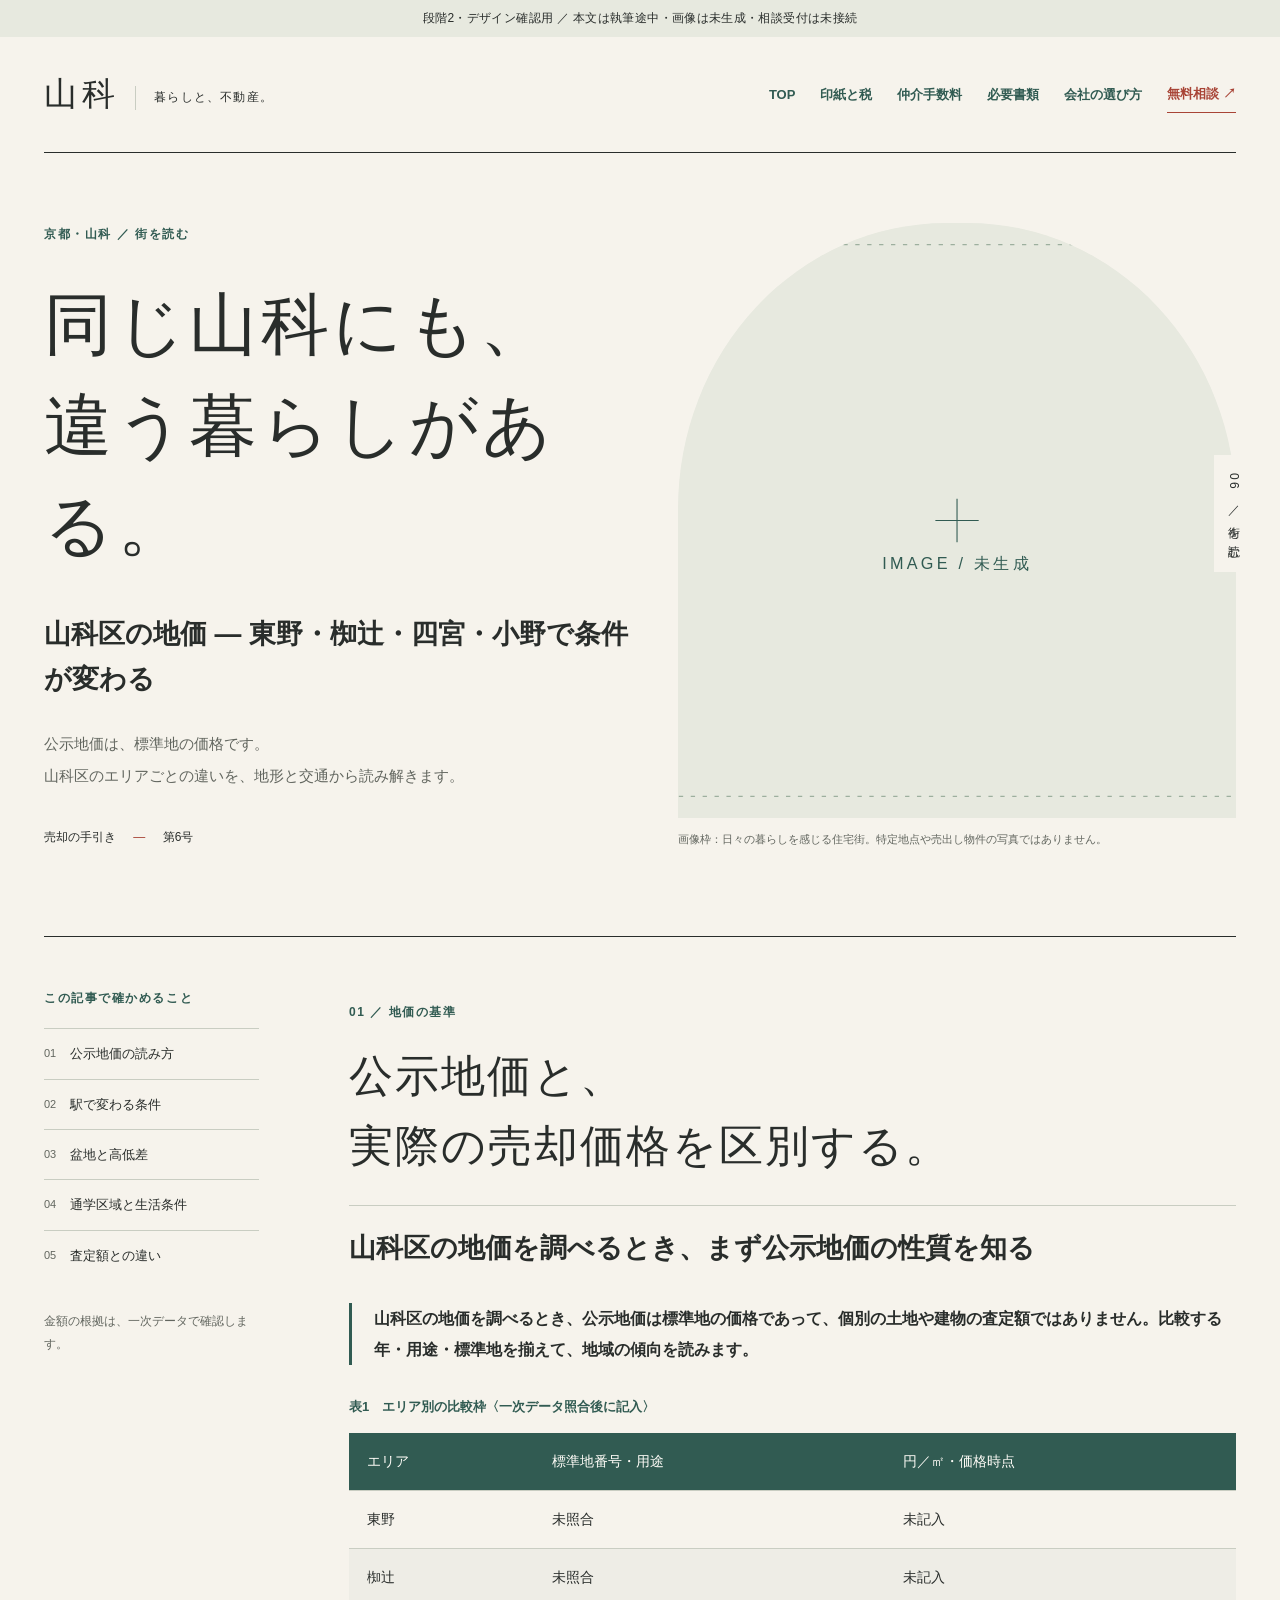
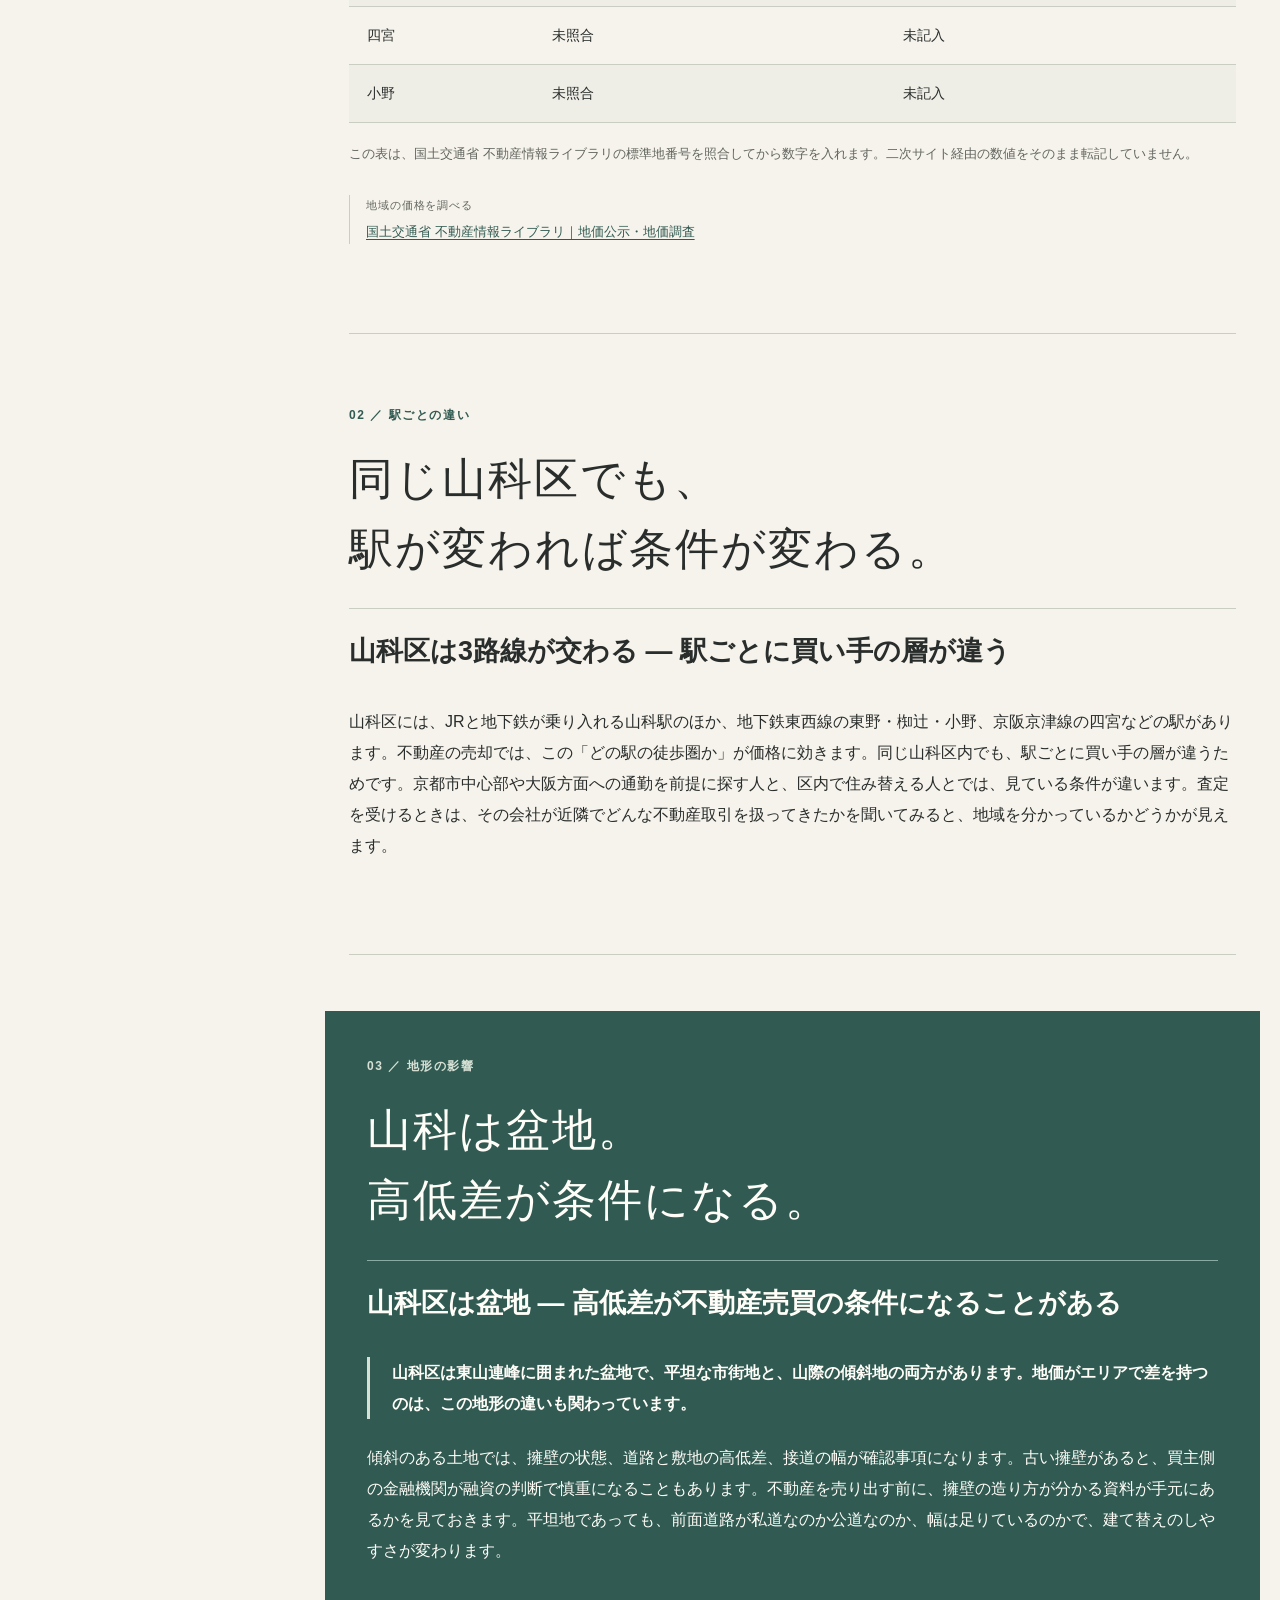
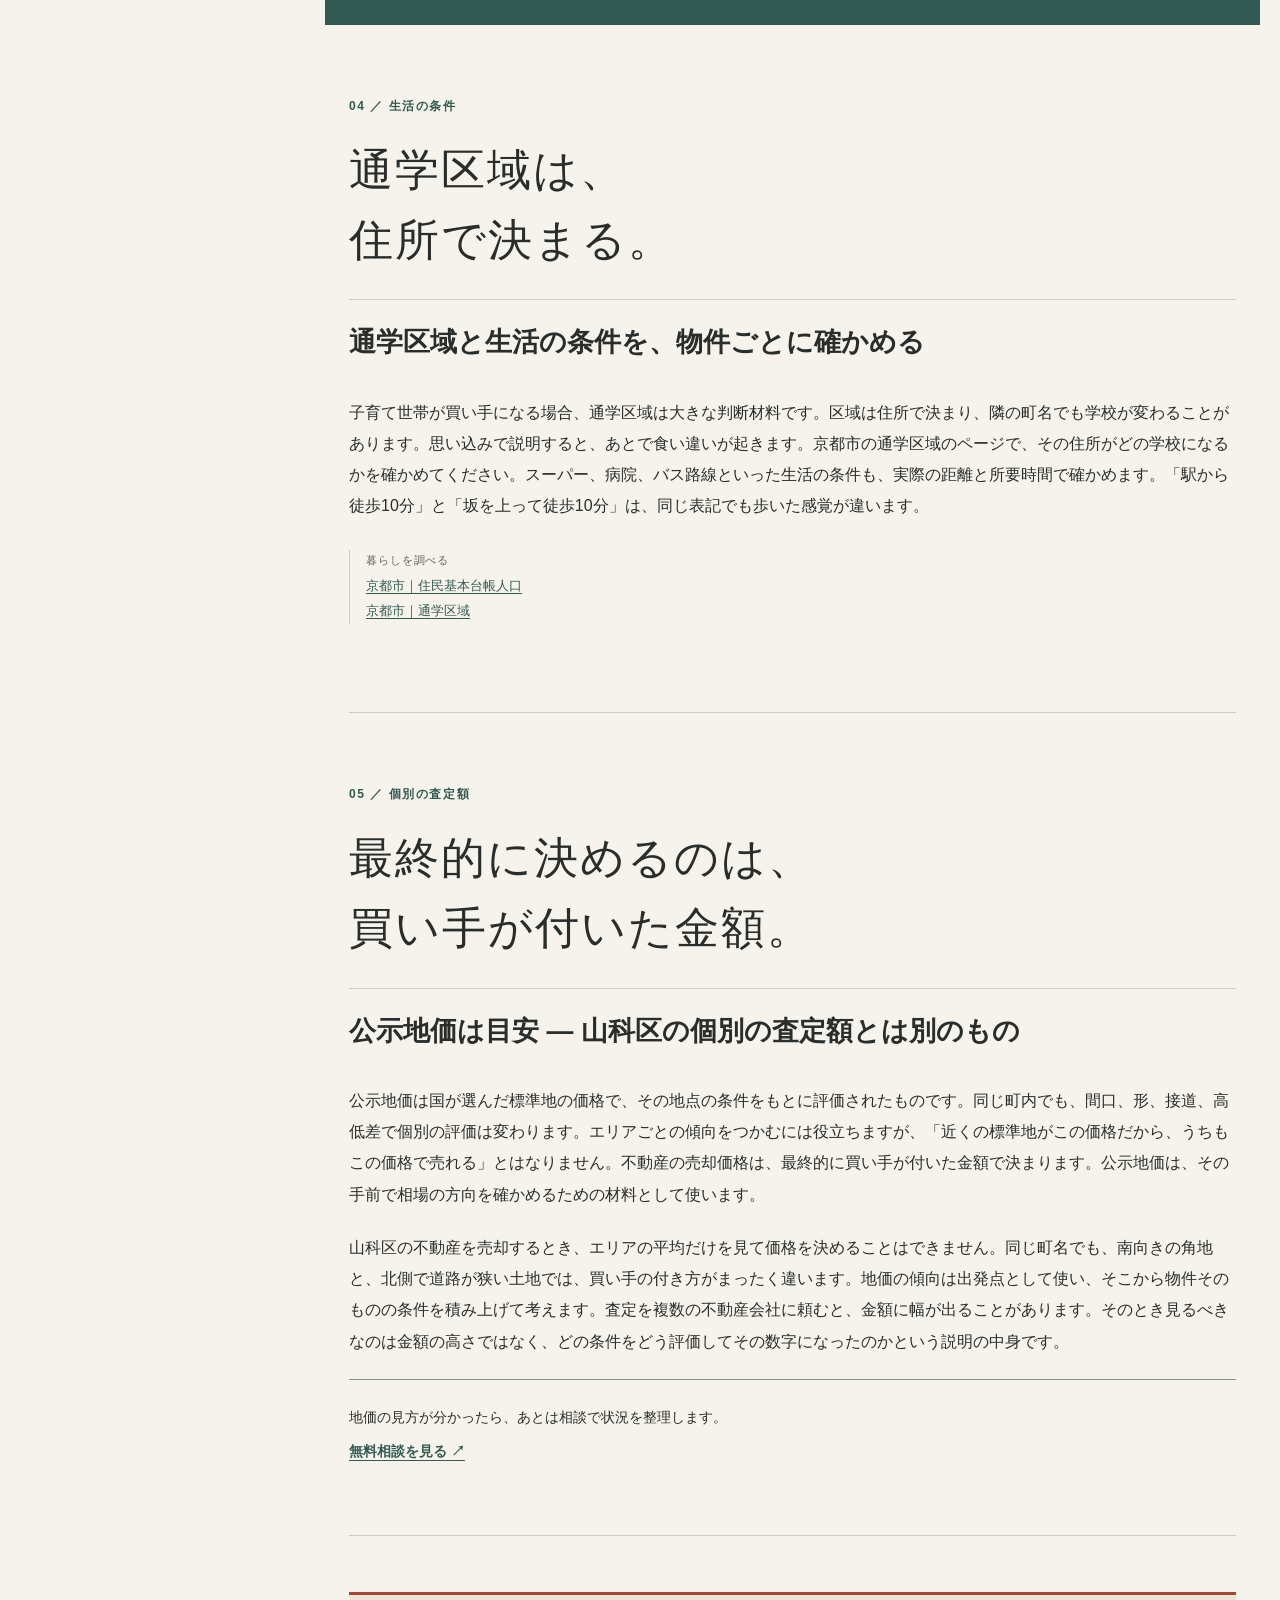
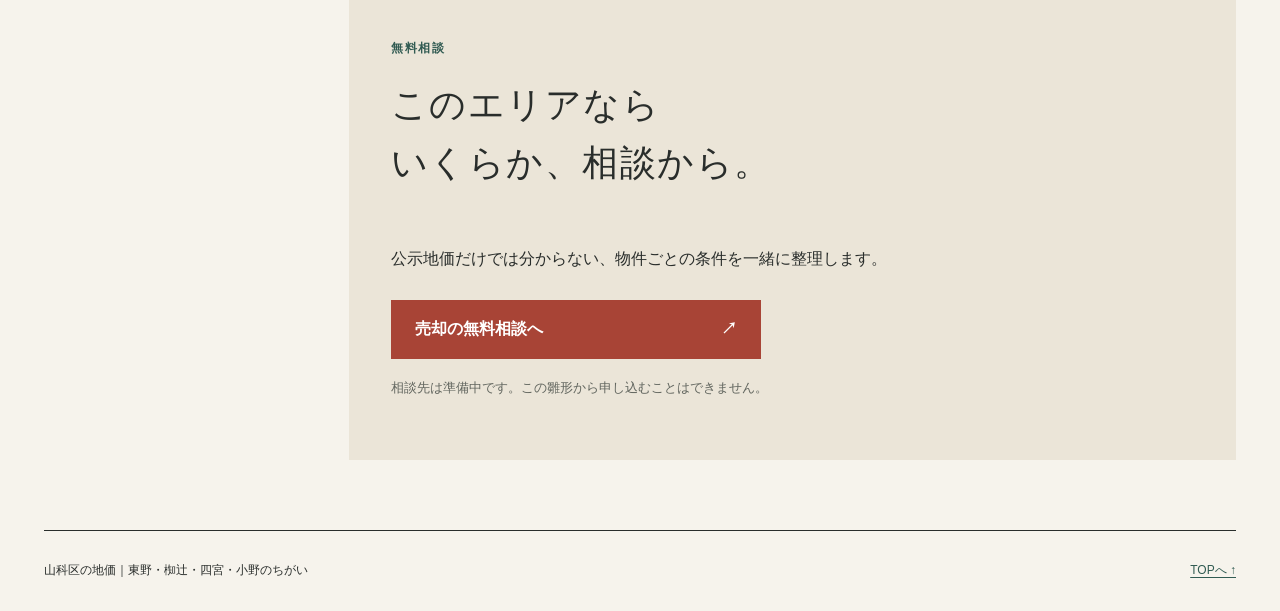
==== chika/index.html @ 330c0193 "6ページ追加でサイト化(印紙と税/仲介手数料/必要書類/会社の選び方/山科の地価/無料相談)、TOPナビを7項目化 - 04_サイト構成とナビ.md の設計(7ページ・ヘッダー7項目・フッターはページ" ====
<!doctype html>
<html lang="ja">
<head>
  <meta charset="utf-8">
  <meta name="viewport" content="width=device-width, initial-scale=1">
  <meta name="robots" content="noindex, nofollow">
  <title>山科区の地価｜東野・椥辻・四宮・小野のちがいと読み方</title>
  <meta name="description" content="京都市山科区の公示地価の読み方、エリア（東野・椥辻・四宮・小野）による違い、盆地の地形が売買条件に関わる理由を一次情報とともに解説します。">
  <link rel="stylesheet" href="../誌面.css">
</head>
<body>
  <a class="skip" href="#article">本文へ進む</a>
  <div class="draft-note">段階2・デザイン確認用 ／ 本文は執筆途中・画像は未生成・相談受付は未接続</div>
  <header class="masthead wrap">
    <a class="wordmark" href="../" aria-label="TOPへ">山科<span>暮らしと、不動産。</span></a>
    <nav aria-label="サイト内の案内"><a href="../">TOP</a><a href="../inshi/">印紙と税</a><a href="../tesuryo/">仲介手数料</a><a href="../shorui/">必要書類</a><a href="../kaisha/">会社の選び方</a><a class="nav-cta" href="../soudan/">無料相談 <span aria-hidden="true">↗</span></a></nav>
  </header>
  <main id="top">
    <article id="article">
      <header class="cover wrap">
        <div class="cover-copy">
          <p class="eyebrow">京都・山科 ／ 街を読む</p>
          <p class="display-copy">同じ山科にも、<br>違う暮らしがある。</p>
          <h1>山科区の地価 ― 東野・椥辻・四宮・小野で条件が変わる</h1>
          <p class="lead">公示地価は、標準地の価格です。<br>山科区のエリアごとの違いを、地形と交通から読み解きます。</p>
          <p class="cover-meta">売却の手引き <span aria-hidden="true">—</span> 第6号</p>
        </div>
        <figure class="cover-image image-slot">
          <img src="../画像枠.svg" width="1600" height="1100" alt="山科区のエリアと暮らしを紹介するページのアイキャッチ予定枠。生成画像はまだ入っていません。" fetchpriority="high">
          <span class="image-label">06 ／ 街を読む</span>
          <figcaption>画像枠：日々の暮らしを感じる住宅街。特定地点や売出し物件の写真ではありません。</figcaption>
        </figure>
      </header>

      <div class="reading-layout wrap">
        <aside class="contents">
          <nav aria-label="目次">
            <p class="eyebrow">この記事で確かめること</p>
            <ol>
              <li><a href="#chika">公示地価の読み方</a></li><li><a href="#eki">駅で変わる条件</a></li>
              <li><a href="#bonchi">盆地と高低差</a></li><li><a href="#tsugaku">通学区域と生活条件</a></li>
              <li><a href="#kobetsu">査定額との違い</a></li>
            </ol>
          </nav>
          <p class="aside-note">金額の根拠は、一次データで確認します。</p>
        </aside>

        <div class="article-body">
          <section class="chapter" id="chika" data-target-chars="900" aria-labelledby="chika-title">
            <header class="chapter-heading"><p class="kicker">01 ／ 地価の基準</p><p class="chapter-copy">公示地価と、<br>実際の売却価格を区別する。</p><h2 id="chika-title">山科区の地価を調べるとき、まず公示地価の性質を知る</h2></header>
            <p class="answer">山科区の地価を調べるとき、公示地価は標準地の価格であって、個別の土地や建物の査定額ではありません。比較する年・用途・標準地を揃えて、地域の傾向を読みます。</p>
            <div class="table-scroll" role="region" aria-label="山科区エリア別の地価確認表" tabindex="0"><table><caption>表1　エリア別の比較枠〈一次データ照合後に記入〉</caption><thead><tr><th scope="col">エリア</th><th scope="col">標準地番号・用途</th><th scope="col">円／㎡・価格時点</th></tr></thead><tbody><tr><th scope="row">東野</th><td>未照合</td><td>未記入</td></tr><tr><th scope="row">椥辻</th><td>未照合</td><td>未記入</td></tr><tr><th scope="row">四宮</th><td>未照合</td><td>未記入</td></tr><tr><th scope="row">小野</th><td>未照合</td><td>未記入</td></tr></tbody></table></div>
            <p class="small">この表は、国土交通省 不動産情報ライブラリの標準地番号を照合してから数字を入れます。二次サイト経由の数値をそのまま転記していません。</p>
            <p class="source"><span>地域の価格を調べる</span><a href="https://www.reinfolib.mlit.go.jp/landPrices/">国土交通省 不動産情報ライブラリ｜地価公示・地価調査</a></p>
          </section>

          <section class="chapter" id="eki" data-target-chars="900" aria-labelledby="eki-title">
            <header class="chapter-heading"><p class="kicker">02 ／ 駅ごとの違い</p><p class="chapter-copy">同じ山科区でも、<br>駅が変われば条件が変わる。</p><h2 id="eki-title">山科区は3路線が交わる ― 駅ごとに買い手の層が違う</h2></header>
            <p>山科区には、JRと地下鉄が乗り入れる山科駅のほか、地下鉄東西線の東野・椥辻・小野、京阪京津線の四宮などの駅があります。不動産の売却では、この「どの駅の徒歩圏か」が価格に効きます。同じ山科区内でも、駅ごとに買い手の層が違うためです。京都市中心部や大阪方面への通勤を前提に探す人と、区内で住み替える人とでは、見ている条件が違います。査定を受けるときは、その会社が近隣でどんな不動産取引を扱ってきたかを聞いてみると、地域を分かっているかどうかが見えます。</p>
          </section>

          <section class="chapter core-chapter" id="bonchi" data-target-chars="1000" aria-labelledby="bonchi-title">
            <header class="chapter-heading"><p class="kicker">03 ／ 地形の影響</p><p class="chapter-copy">山科は盆地。<br>高低差が条件になる。</p><h2 id="bonchi-title">山科区は盆地 ― 高低差が不動産売買の条件になることがある</h2></header>
            <p class="answer">山科区は東山連峰に囲まれた盆地で、平坦な市街地と、山際の傾斜地の両方があります。地価がエリアで差を持つのは、この地形の違いも関わっています。</p>
            <p>傾斜のある土地では、擁壁の状態、道路と敷地の高低差、接道の幅が確認事項になります。古い擁壁があると、買主側の金融機関が融資の判断で慎重になることもあります。不動産を売り出す前に、擁壁の造り方が分かる資料が手元にあるかを見ておきます。平坦地であっても、前面道路が私道なのか公道なのか、幅は足りているのかで、建て替えのしやすさが変わります。</p>
          </section>

          <section class="chapter" id="tsugaku" data-target-chars="800" aria-labelledby="tsugaku-title">
            <header class="chapter-heading"><p class="kicker">04 ／ 生活の条件</p><p class="chapter-copy">通学区域は、<br>住所で決まる。</p><h2 id="tsugaku-title">通学区域と生活の条件を、物件ごとに確かめる</h2></header>
            <p>子育て世帯が買い手になる場合、通学区域は大きな判断材料です。区域は住所で決まり、隣の町名でも学校が変わることがあります。思い込みで説明すると、あとで食い違いが起きます。京都市の通学区域のページで、その住所がどの学校になるかを確かめてください。スーパー、病院、バス路線といった生活の条件も、実際の距離と所要時間で確かめます。「駅から徒歩10分」と「坂を上って徒歩10分」は、同じ表記でも歩いた感覚が違います。</p>
            <p class="source"><span>暮らしを調べる</span><a href="https://www2.city.kyoto.lg.jp/sogo/toukei/Population/Juki/index.html">京都市｜住民基本台帳人口</a><a href="https://www.city.kyoto.lg.jp/kyoiku/page/0000246308.html">京都市｜通学区域</a></p>
          </section>

          <section class="chapter" id="kobetsu" data-target-chars="1000" aria-labelledby="kobetsu-title">
            <header class="chapter-heading"><p class="kicker">05 ／ 個別の査定額</p><p class="chapter-copy">最終的に決めるのは、<br>買い手が付いた金額。</p><h2 id="kobetsu-title">公示地価は目安 ― 山科区の個別の査定額とは別のもの</h2></header>
            <p>公示地価は国が選んだ標準地の価格で、その地点の条件をもとに評価されたものです。同じ町内でも、間口、形、接道、高低差で個別の評価は変わります。エリアごとの傾向をつかむには役立ちますが、「近くの標準地がこの価格だから、うちもこの価格で売れる」とはなりません。不動産の売却価格は、最終的に買い手が付いた金額で決まります。公示地価は、その手前で相場の方向を確かめるための材料として使います。</p>
            <p>山科区の不動産を売却するとき、エリアの平均だけを見て価格を決めることはできません。同じ町名でも、南向きの角地と、北側で道路が狭い土地では、買い手の付き方がまったく違います。地価の傾向は出発点として使い、そこから物件そのものの条件を積み上げて考えます。査定を複数の不動産会社に頼むと、金額に幅が出ることがあります。そのとき見るべきなのは金額の高さではなく、どの条件をどう評価してその数字になったのかという説明の中身です。</p>
            <div class="chapter-next"><p>地価の見方が分かったら、あとは相談で状況を整理します。</p><a href="../soudan/">無料相談を見る <span aria-hidden="true">↗</span></a></div>
          </section>

          <aside class="consultation" id="consultation" aria-labelledby="consultation-title">
            <p class="kicker">無料相談</p><p id="consultation-title" class="consultation-title">このエリアなら<br>いくらか、相談から。</p>
            <p>公示地価だけでは分からない、物件ごとの条件を一緒に整理します。</p>
            <button class="cta" type="button" disabled>売却の無料相談へ <span aria-hidden="true">↗</span></button>
            <p class="small">相談先は準備中です。この雛形から申し込むことはできません。</p>
          </aside>
        </div>
      </div>
    </article>
  </main>
  <footer class="footer wrap"><p>山科区の地価｜東野・椥辻・四宮・小野のちがい</p><a href="../">TOPへ ↑</a></footer>
</body>
</html>
---- 誌面.css ----
@charset "UTF-8";
:root{--paper:#F6F3EC;--ink:#292D2B;--green:#315B52;--red:#A84436;--muted:#62665F;--rule:#C9CDC2;--wash:#E7E9DF;--white:#FFFDF8;--serif:"Yu Mincho","Hiragino Mincho ProN","Noto Serif JP",serif;--sans:"Yu Gothic","Hiragino Kaku Gothic ProN","Meiryo",sans-serif}
*{box-sizing:border-box}html{scroll-behavior:smooth;scroll-padding-top:24px}body{margin:0;background:var(--paper);color:var(--ink);font-family:var(--sans);font-size:16px;line-height:1.95;overflow-wrap:anywhere}a{color:var(--green);text-underline-offset:.25em;text-decoration-thickness:1px}a:hover{text-decoration-thickness:2px}a:focus-visible,button:focus-visible,input:focus-visible,[tabindex]:focus-visible{outline:3px solid var(--red);outline-offset:5px}img{display:block;width:100%;height:auto}figure{margin:0}p{margin:0 0 1.4em}h1,h2,h3{line-height:1.65;margin:0 0 1em;text-wrap:pretty}h1,h2,h3,p{word-break:normal}h1{font-size:clamp(21px,2.1vw,29px);font-weight:600}h2{font-size:clamp(21px,2.1vw,28px);font-weight:700}h3{font-size:20px;margin-top:2em}ol,ul{padding-left:1.4em}.wrap{width:min(1240px,calc(100% - 88px));margin-inline:auto}.skip{position:fixed;left:16px;top:-90px;background:var(--white);padding:12px;z-index:10}.skip:focus{top:10px}.draft-note{font-size:12px;letter-spacing:.03em;text-align:center;background:var(--wash);padding:7px 20px}.masthead{display:flex;justify-content:space-between;align-items:center;gap:24px;padding-block:25px;border-bottom:1px solid var(--ink)}.wordmark{text-decoration:none;color:var(--ink);font-family:var(--serif);font-size:33px;letter-spacing:.14em;white-space:nowrap}.wordmark span{display:inline-block;font-family:var(--sans);font-size:12px;letter-spacing:.1em;border-left:1px solid var(--rule);padding-left:18px;margin-left:16px;vertical-align:middle}.masthead nav{display:flex;gap:25px;align-items:center;font-size:13px;font-weight:600}.masthead nav a{text-decoration:none}.masthead .nav-cta{color:var(--red);border-bottom:1px solid var(--red);padding-block:5px}.cover{display:grid;grid-template-columns:1.05fr 1fr;align-items:center;gap:48px;padding-block:70px 86px}.eyebrow,.kicker{font-size:12px;font-weight:700;letter-spacing:.13em;color:var(--green)}.cover .eyebrow{margin-bottom:30px}.display-copy{font-family:var(--serif);font-size:clamp(42px,5.3vw,70px);line-height:1.48;letter-spacing:.055em;margin:0 0 35px;font-weight:500}.lead{font-size:15px;line-height:2.15;color:var(--muted)}.cover-meta{font-size:12px;margin-top:34px;margin-bottom:0}.cover-meta span{padding-inline:14px;color:var(--red)}.image-slot{position:relative}.cover-image{align-self:stretch;display:flex;flex-direction:column;min-height:490px}.cover-image img{flex:1;min-height:0;object-fit:cover;border-radius:48% 48% 0 0}.image-label{position:absolute;right:-17px;top:37%;writing-mode:vertical-rl;font-size:12px;letter-spacing:.2em;background:var(--paper);padding:18px 8px}figcaption{font-size:11px;line-height:1.8;color:var(--muted);margin-top:12px}.reading-layout{display:grid;grid-template-columns:235px minmax(0,1fr);gap:70px;align-items:start;border-top:1px solid var(--ink);padding-top:50px}.contents{position:sticky;top:28px;padding-right:20px}.contents ol{list-style:none;counter-reset:chapter;padding:0;margin:18px 0 30px}.contents li{counter-increment:chapter;border-top:1px solid var(--rule);padding-block:12px;font-size:13px}.contents a{display:flex;gap:14px;text-decoration:none;color:var(--ink)}.contents a::before{content:counter(chapter,decimal-leading-zero);color:var(--muted);font-size:11px;padding-top:2px}.contents .contents-core a,.contents .contents-core a::before{color:var(--red);font-weight:700}.aside-note{font-size:12px;color:var(--muted)}.article-body{min-width:0}.chapter{padding:14px 0 70px;margin-bottom:56px;border-bottom:1px solid var(--rule);scroll-margin-top:24px}.chapter-heading{margin-bottom:32px}.chapter-copy{font-family:var(--serif);font-size:clamp(31px,3.4vw,44px);line-height:1.6;letter-spacing:.045em;margin:18px 0 24px}.chapter-heading h2{padding-top:20px;border-top:1px solid var(--rule)}.answer{border-left:3px solid var(--green);padding-left:22px;font-weight:600}.small{font-size:13px;color:var(--muted)}.flow-list{list-style:none;counter-reset:step;padding:0;margin:30px 0}.flow-list li{counter-increment:step;display:grid;grid-template-columns:35px 175px 1fr;gap:10px;border-top:1px solid var(--rule);padding:18px 0;align-items:baseline}.flow-list li::before{content:counter(step,decimal-leading-zero);color:var(--red);font-size:13px}.flow-list span{font-size:14px;color:var(--muted)}.table-scroll{overflow-x:auto;max-width:100%;margin:30px 0 18px;overscroll-behavior-x:contain}table{border-collapse:collapse;width:100%;min-width:480px;font-size:14px;line-height:1.8;text-align:left}caption{text-align:left;font-size:13px;font-weight:700;color:var(--green);padding-bottom:14px}th,td{border-bottom:1px solid var(--rule);padding:16px 18px;vertical-align:top}thead{background:var(--green);color:var(--white)}thead th{font-weight:500}tbody th{font-weight:500}tbody tr:nth-child(even){background:rgba(49,91,82,.04)}.check-table input{width:20px;height:20px;accent-color:var(--green);cursor:pointer}.source{border-left:1px solid var(--rule);padding-left:16px;font-size:13px;line-height:1.9;margin-top:28px}.source span{display:block;color:var(--muted);font-size:11px;letter-spacing:.08em;margin-bottom:4px}.source a{display:block}.source small{display:block;color:var(--muted);font-size:11px}.formula{background:var(--wash);padding:25px 28px;margin:30px 0}.formula>span{font-size:12px;color:var(--green)}.formula p{font-size:clamp(19px,2vw,24px);font-weight:600;margin:.5em 0}.formula small{font-size:12px;color:var(--muted)}.core-chapter{background:var(--green);color:var(--white);padding:44px 42px 36px;margin-left:-24px;margin-right:-24px;border:0}.core-chapter .kicker,.core-chapter .source span,.core-chapter .source small,.core-chapter figcaption{color:#D6E0D4}.core-chapter a{color:var(--white)}.core-chapter .chapter-heading h2{border-color:#8AABA1}.core-chapter .answer{border-color:#D6E0D4}.inset-image{margin:30px 0 44px}.inset-image img{aspect-ratio:2.2;object-fit:cover}.law-item{display:grid;grid-template-columns:46px minmax(0,1fr);gap:20px;padding:26px 0;border-top:1px solid #76958C}.law-number{font-family:var(--serif);font-size:32px;color:#D6E0D4;margin:0}.law-item h3{margin-top:0}.law-item p:last-child{margin-bottom:0}.core-chapter table{background:var(--paper);color:var(--ink);min-width:440px}.core-chapter caption{color:var(--white)}.core-chapter thead{background:#25473F}.scope-note{padding:20px;border:1px solid #9AB5AB;font-size:14px}.scope-note strong{display:block;margin-bottom:8px}.chapter-next{border-top:1px solid #76958C;padding-top:24px;font-size:14px}.chapter-next p{margin-bottom:6px}.chapter-next a{font-weight:700}.area-image{margin:32px 0}.area-image img{aspect-ratio:2.05;object-fit:cover}.faq-item{border-top:1px solid var(--rule);padding-block:20px}.faq-item h3{font-size:18px;margin-top:0}.faq-item h3::before{content:"Q.";color:var(--red);font-family:var(--serif);margin-right:12px}.faq-item p{margin-bottom:0}.closing-list li{margin-bottom:10px}.consultation{background:#EBE5D8;border-top:3px solid var(--red);padding:42px;margin:0 0 70px}.consultation-title{font-family:var(--serif);font-size:36px;line-height:1.6;letter-spacing:.04em}.cta{display:flex;justify-content:space-between;align-items:center;gap:30px;width:min(100%,370px);padding:19px 24px;border:0;background:var(--red);color:white;font:600 16px var(--sans);text-decoration:none;margin:26px 0 16px}.cta:disabled{cursor:not-allowed}.footer{border-top:1px solid var(--ink);padding-block:28px;display:flex;justify-content:space-between;gap:20px;font-size:12px}.footer p{margin:0}
@media(min-width:1500px){.wrap{width:1240px}}
@media(max-width:1050px){.wrap{width:calc(100% - 48px)}.cover{gap:28px;padding-top:45px}.cover-image{min-height:430px}.reading-layout{grid-template-columns:190px minmax(0,1fr);gap:34px}.masthead nav{gap:14px}.wordmark span{display:block;border:0;padding:0;margin:0;font-size:10px}.core-chapter{margin-inline:0;padding:28px}.flow-list li{grid-template-columns:30px 1fr}.flow-list span{grid-column:2}}
@media(max-width:760px){body{font-size:16px}.wrap{width:calc(100% - 36px)}.masthead{padding-block:18px;align-items:center}.wordmark{font-size:28px}.masthead nav a:not(.nav-cta){display:none}.masthead nav{font-size:12px}.cover{grid-template-columns:1fr;padding-block:38px 44px;gap:28px}.cover .eyebrow{font-size:11px;margin-bottom:22px}.display-copy{font-size:clamp(38px,9.7vw,60px);margin-bottom:24px}.cover h1{font-size:21px}.desktop-break{display:none}.lead{font-size:14px}.cover-meta{margin-top:20px}.cover-image{min-height:0}.cover-image img{height:330px;flex:none;border-radius:40% 40% 0 0}.image-label{right:-8px}.reading-layout{display:block;padding-top:28px}.contents{position:static;padding:0;margin-bottom:38px}.contents ol{columns:2;column-gap:20px;margin-bottom:18px}.contents li{break-inside:avoid;font-size:12px;padding-block:10px}.contents a{gap:8px}.aside-note{display:none}.chapter{padding-bottom:40px;margin-bottom:36px}.chapter-copy{font-size:32px}.chapter-heading h2{font-size:22px}.chapter-heading{margin-bottom:24px}h3{font-size:19px}.answer{padding-left:16px}.formula{padding:20px}.core-chapter{padding:30px 20px;margin-inline:-8px}.core-chapter .chapter-copy{font-size:32px}.law-item{grid-template-columns:29px minmax(0,1fr);gap:12px}.law-number{font-size:25px}.scope-note{padding:15px}.consultation{padding:30px 22px}.consultation-title{font-size:30px}.footer{align-items:center}.table-scroll{background:linear-gradient(90deg,transparent 95%,rgba(41,45,43,.08))}}
@media(prefers-reduced-motion:reduce){html{scroll-behavior:auto}}
@media print{body{font-size:11pt;background:white;color:black}.draft-note,.masthead,.contents,.skip,.footer,.consultation{display:none}.wrap{width:100%}.cover{display:block;padding:0}.cover-image,.inset-image,.area-image{display:none}.display-copy{font-size:30pt}.reading-layout{display:block;border:0}.chapter{margin:0;padding:20px 0;break-inside:auto}.core-chapter{background:white;color:black;margin:0;padding:20px 0}.core-chapter a,.core-chapter .kicker,.core-chapter .source span,.core-chapter .source small,.core-chapter caption{color:black}.table-scroll{overflow:visible}table,.core-chapter table{min-width:0}thead{display:table-header-group}tr,h2,h3{break-inside:avoid}.chapter-copy{font-size:23pt}a{color:black}.source a::after{content:" (" attr(href) ")";font-size:8pt}.core-chapter .law-number{color:black}}
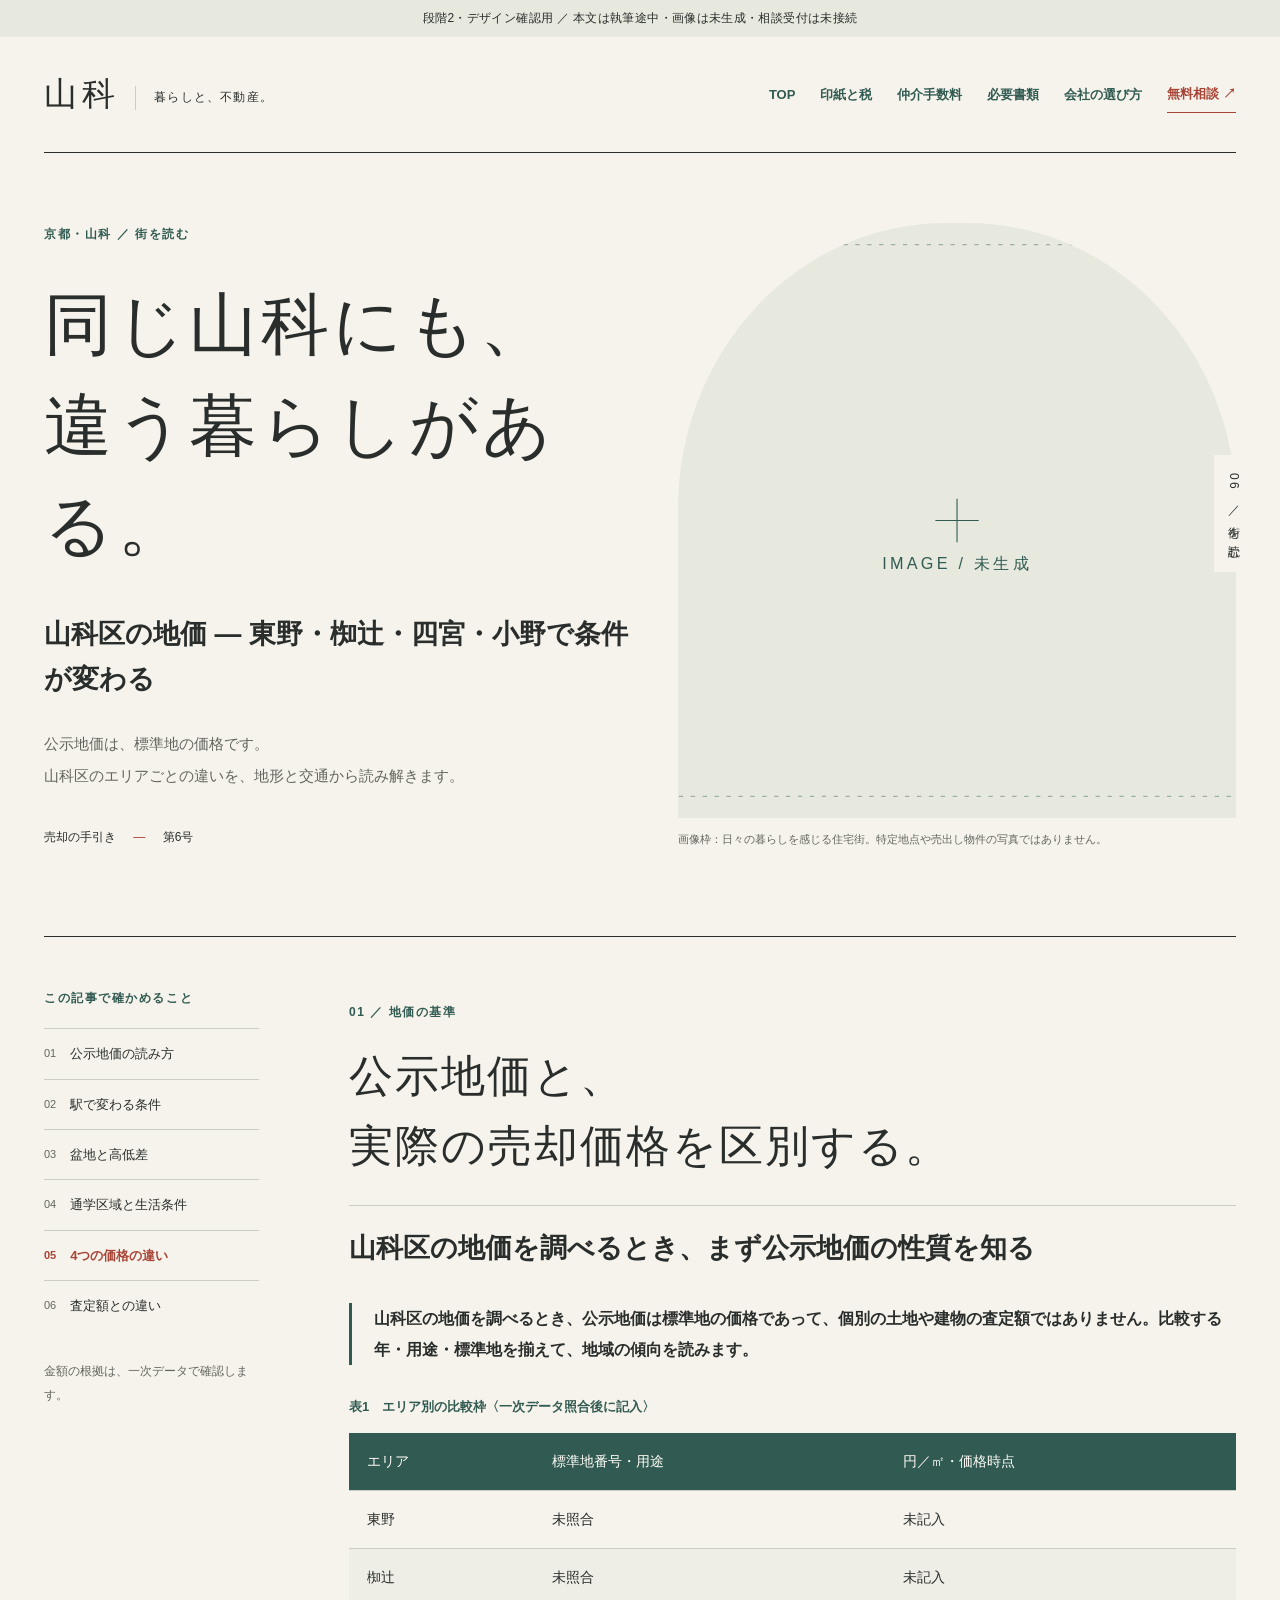
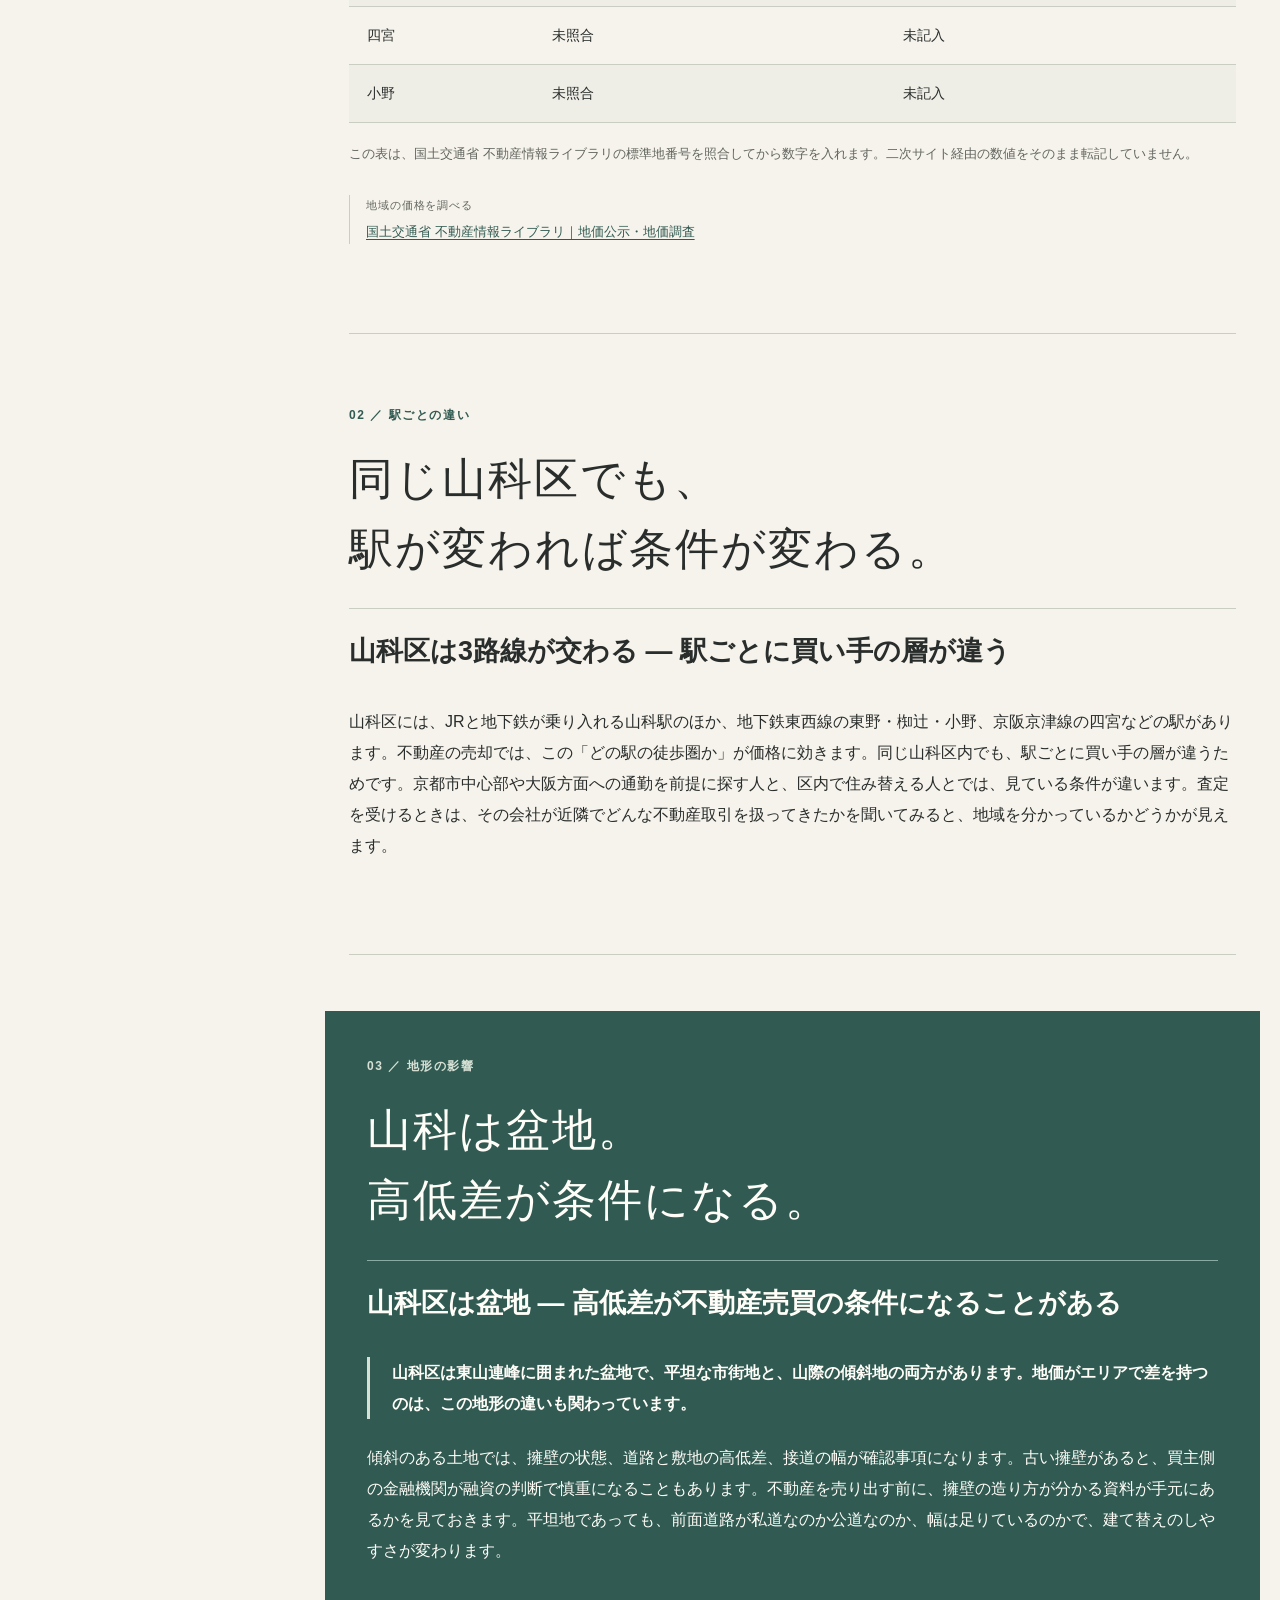
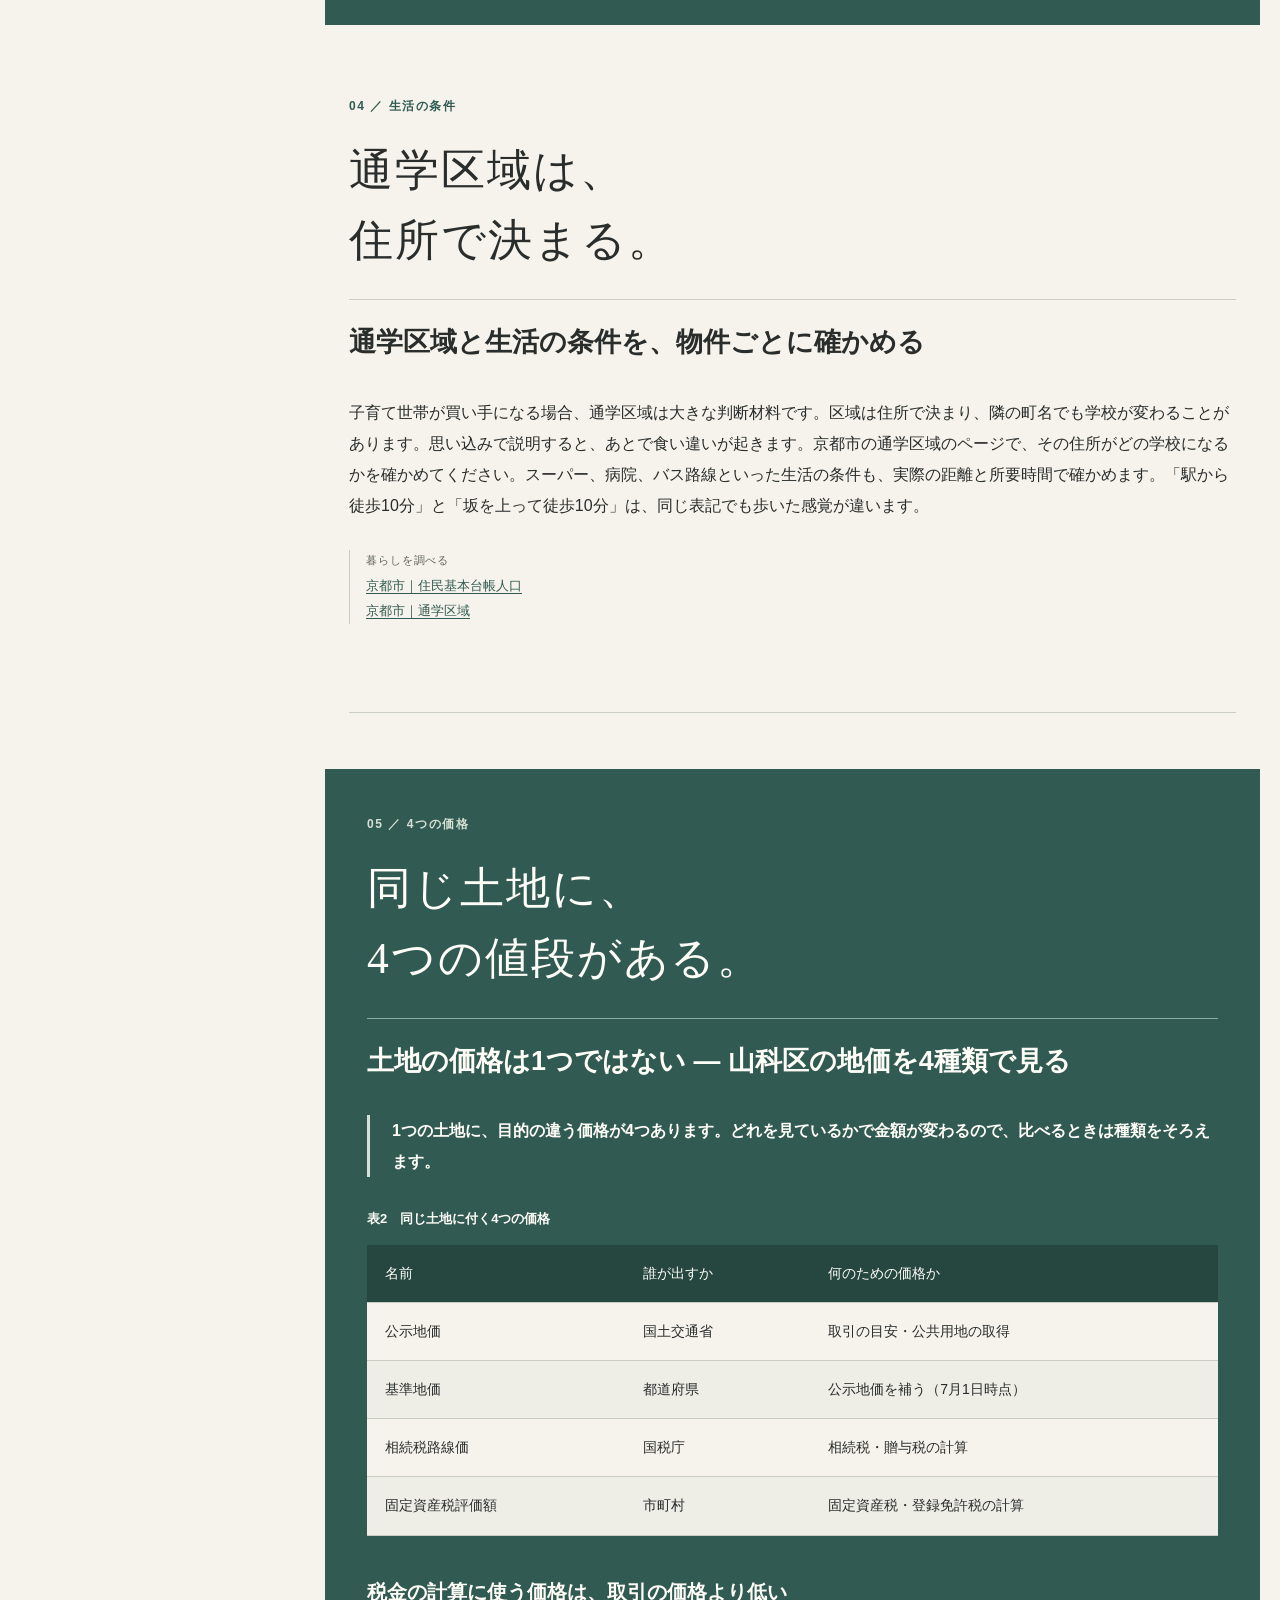
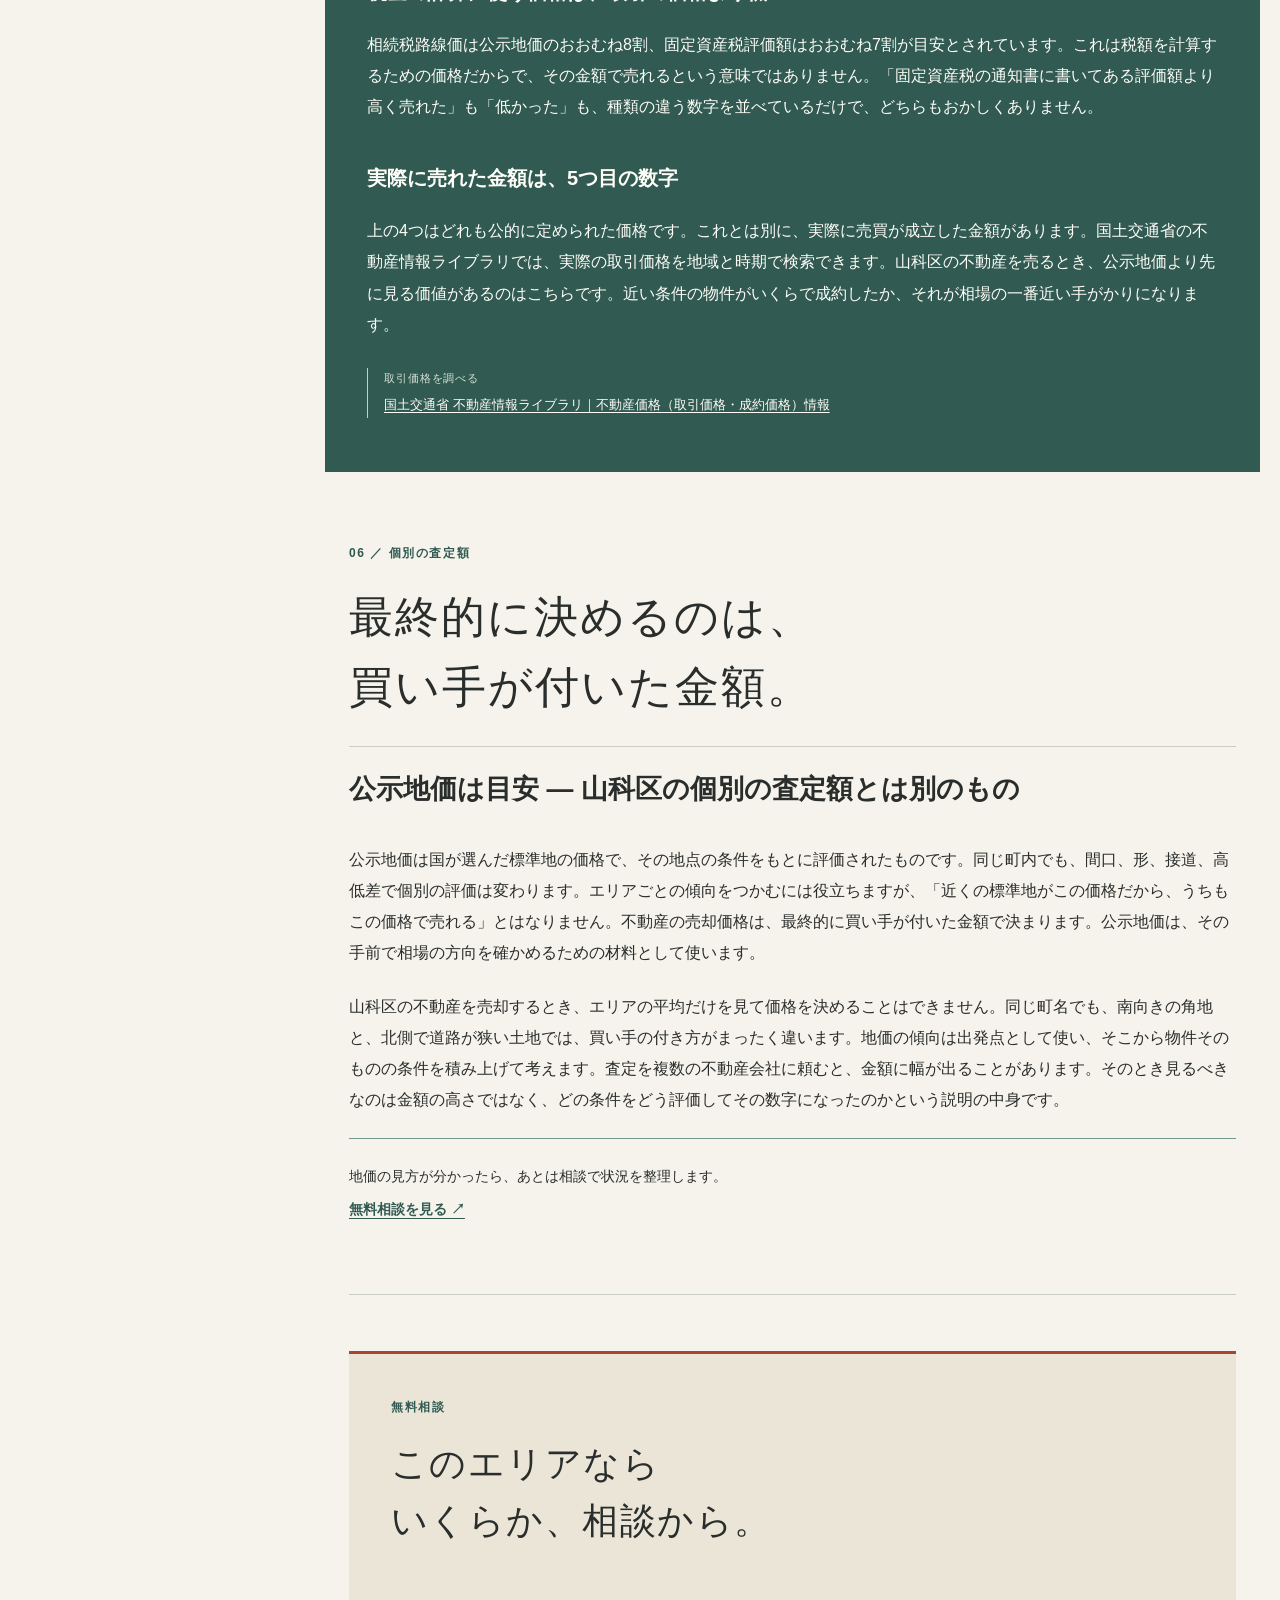
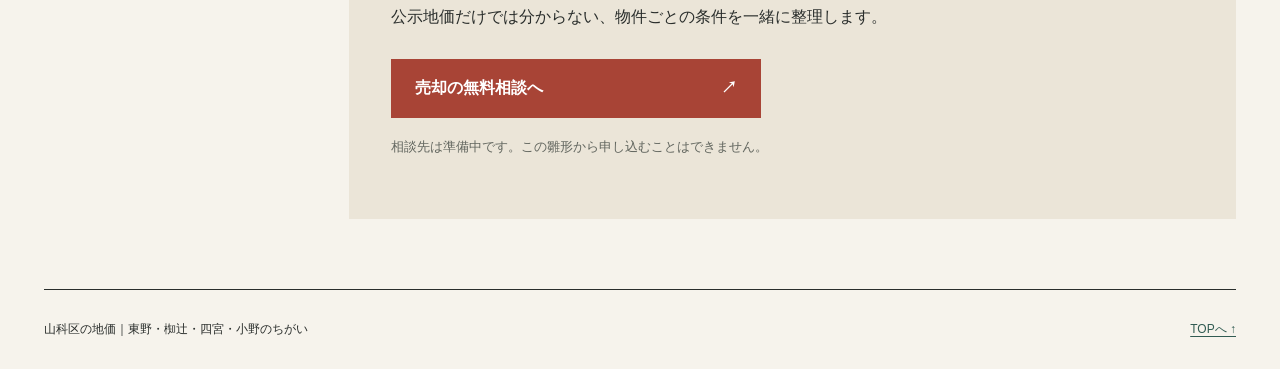
==== commit 0c9d3191: "6ページを競合水準へ厚くする(13,733→19,580字)、会社選びページに媒介契約・査定根拠・売却活動の確認を追加 - 本題は売却情報のページ(売却者・事業者の情報を載せる)、このSEOページ群は" ====
--- a/chika/index.html
+++ b/chika/index.html
@@ -39,7 +39,7 @@
             <ol>
               <li><a href="#chika">公示地価の読み方</a></li><li><a href="#eki">駅で変わる条件</a></li>
               <li><a href="#bonchi">盆地と高低差</a></li><li><a href="#tsugaku">通学区域と生活条件</a></li>
-              <li><a href="#kobetsu">査定額との違い</a></li>
+              <li class="contents-core"><a href="#yonshu">4つの価格の違い</a></li><li><a href="#kobetsu">査定額との違い</a></li>
             </ol>
           </nav>
           <p class="aside-note">金額の根拠は、一次データで確認します。</p>
@@ -71,8 +71,24 @@
             <p class="source"><span>暮らしを調べる</span><a href="https://www2.city.kyoto.lg.jp/sogo/toukei/Population/Juki/index.html">京都市｜住民基本台帳人口</a><a href="https://www.city.kyoto.lg.jp/kyoiku/page/0000246308.html">京都市｜通学区域</a></p>
           </section>
 
+          <section class="chapter core-chapter" id="yonshu" data-target-chars="1400" aria-labelledby="yonshu-title">
+            <header class="chapter-heading"><p class="kicker">05 ／ 4つの価格</p><p class="chapter-copy">同じ土地に、<br>4つの値段がある。</p><h2 id="yonshu-title">土地の価格は1つではない ― 山科区の地価を4種類で見る</h2></header>
+            <p class="answer">1つの土地に、目的の違う価格が4つあります。どれを見ているかで金額が変わるので、比べるときは種類をそろえます。</p>
+            <div class="table-scroll" role="region" aria-label="4つの価格の比較表" tabindex="0"><table><caption>表2　同じ土地に付く4つの価格</caption><thead><tr><th scope="col">名前</th><th scope="col">誰が出すか</th><th scope="col">何のための価格か</th></tr></thead><tbody>
+              <tr><th scope="row">公示地価</th><td>国土交通省</td><td>取引の目安・公共用地の取得</td></tr>
+              <tr><th scope="row">基準地価</th><td>都道府県</td><td>公示地価を補う（7月1日時点）</td></tr>
+              <tr><th scope="row">相続税路線価</th><td>国税庁</td><td>相続税・贈与税の計算</td></tr>
+              <tr><th scope="row">固定資産税評価額</th><td>市町村</td><td>固定資産税・登録免許税の計算</td></tr>
+            </tbody></table></div>
+            <h3>税金の計算に使う価格は、取引の価格より低い</h3>
+            <p>相続税路線価は公示地価のおおむね8割、固定資産税評価額はおおむね7割が目安とされています。これは税額を計算するための価格だからで、その金額で売れるという意味ではありません。「固定資産税の通知書に書いてある評価額より高く売れた」も「低かった」も、種類の違う数字を並べているだけで、どちらもおかしくありません。</p>
+            <h3>実際に売れた金額は、5つ目の数字</h3>
+            <p>上の4つはどれも公的に定められた価格です。これとは別に、実際に売買が成立した金額があります。国土交通省の不動産情報ライブラリでは、実際の取引価格を地域と時期で検索できます。山科区の不動産を売るとき、公示地価より先に見る価値があるのはこちらです。近い条件の物件がいくらで成約したか、それが相場の一番近い手がかりになります。</p>
+            <p class="source"><span>取引価格を調べる</span><a href="https://www.reinfolib.mlit.go.jp/realEstatePrices/">国土交通省 不動産情報ライブラリ｜不動産価格（取引価格・成約価格）情報</a></p>
+          </section>
+
           <section class="chapter" id="kobetsu" data-target-chars="1000" aria-labelledby="kobetsu-title">
-            <header class="chapter-heading"><p class="kicker">05 ／ 個別の査定額</p><p class="chapter-copy">最終的に決めるのは、<br>買い手が付いた金額。</p><h2 id="kobetsu-title">公示地価は目安 ― 山科区の個別の査定額とは別のもの</h2></header>
+            <header class="chapter-heading"><p class="kicker">06 ／ 個別の査定額</p><p class="chapter-copy">最終的に決めるのは、<br>買い手が付いた金額。</p><h2 id="kobetsu-title">公示地価は目安 ― 山科区の個別の査定額とは別のもの</h2></header>
             <p>公示地価は国が選んだ標準地の価格で、その地点の条件をもとに評価されたものです。同じ町内でも、間口、形、接道、高低差で個別の評価は変わります。エリアごとの傾向をつかむには役立ちますが、「近くの標準地がこの価格だから、うちもこの価格で売れる」とはなりません。不動産の売却価格は、最終的に買い手が付いた金額で決まります。公示地価は、その手前で相場の方向を確かめるための材料として使います。</p>
             <p>山科区の不動産を売却するとき、エリアの平均だけを見て価格を決めることはできません。同じ町名でも、南向きの角地と、北側で道路が狭い土地では、買い手の付き方がまったく違います。地価の傾向は出発点として使い、そこから物件そのものの条件を積み上げて考えます。査定を複数の不動産会社に頼むと、金額に幅が出ることがあります。そのとき見るべきなのは金額の高さではなく、どの条件をどう評価してその数字になったのかという説明の中身です。</p>
             <div class="chapter-next"><p>地価の見方が分かったら、あとは相談で状況を整理します。</p><a href="../soudan/">無料相談を見る <span aria-hidden="true">↗</span></a></div>
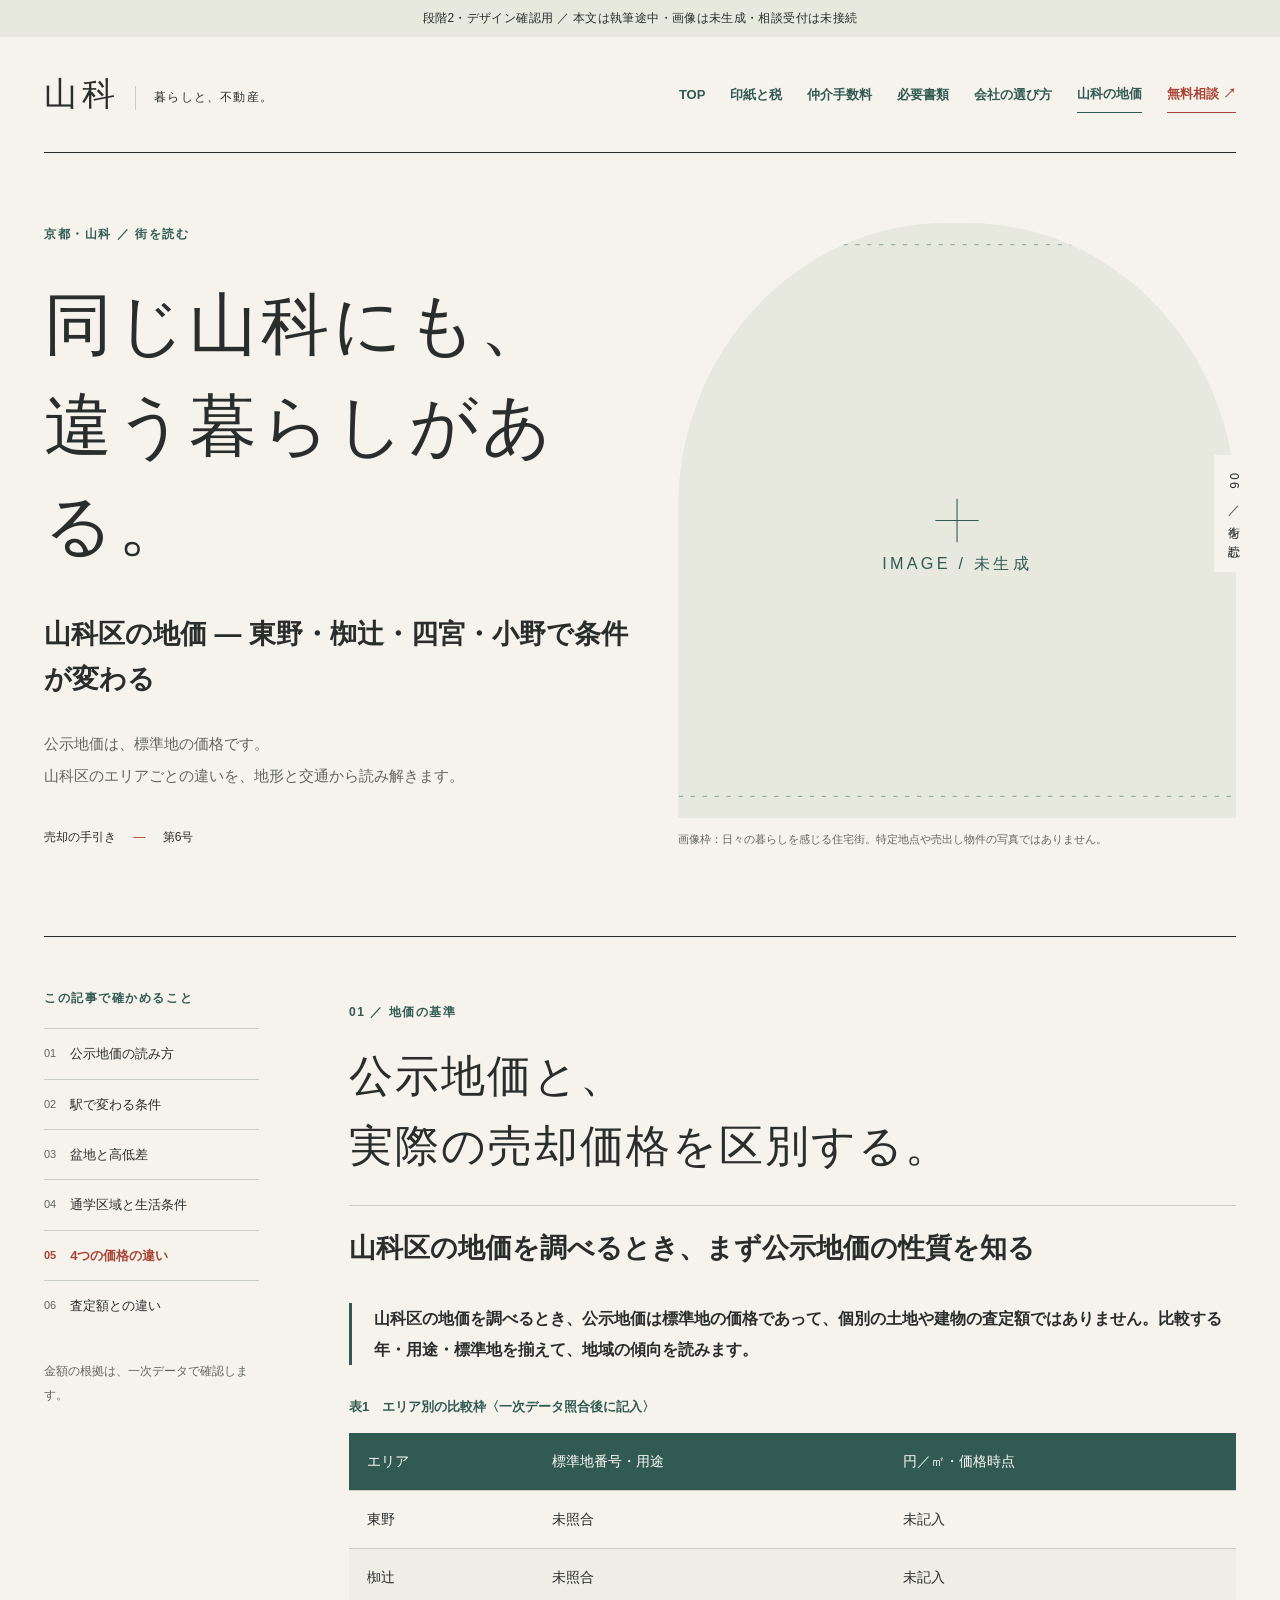
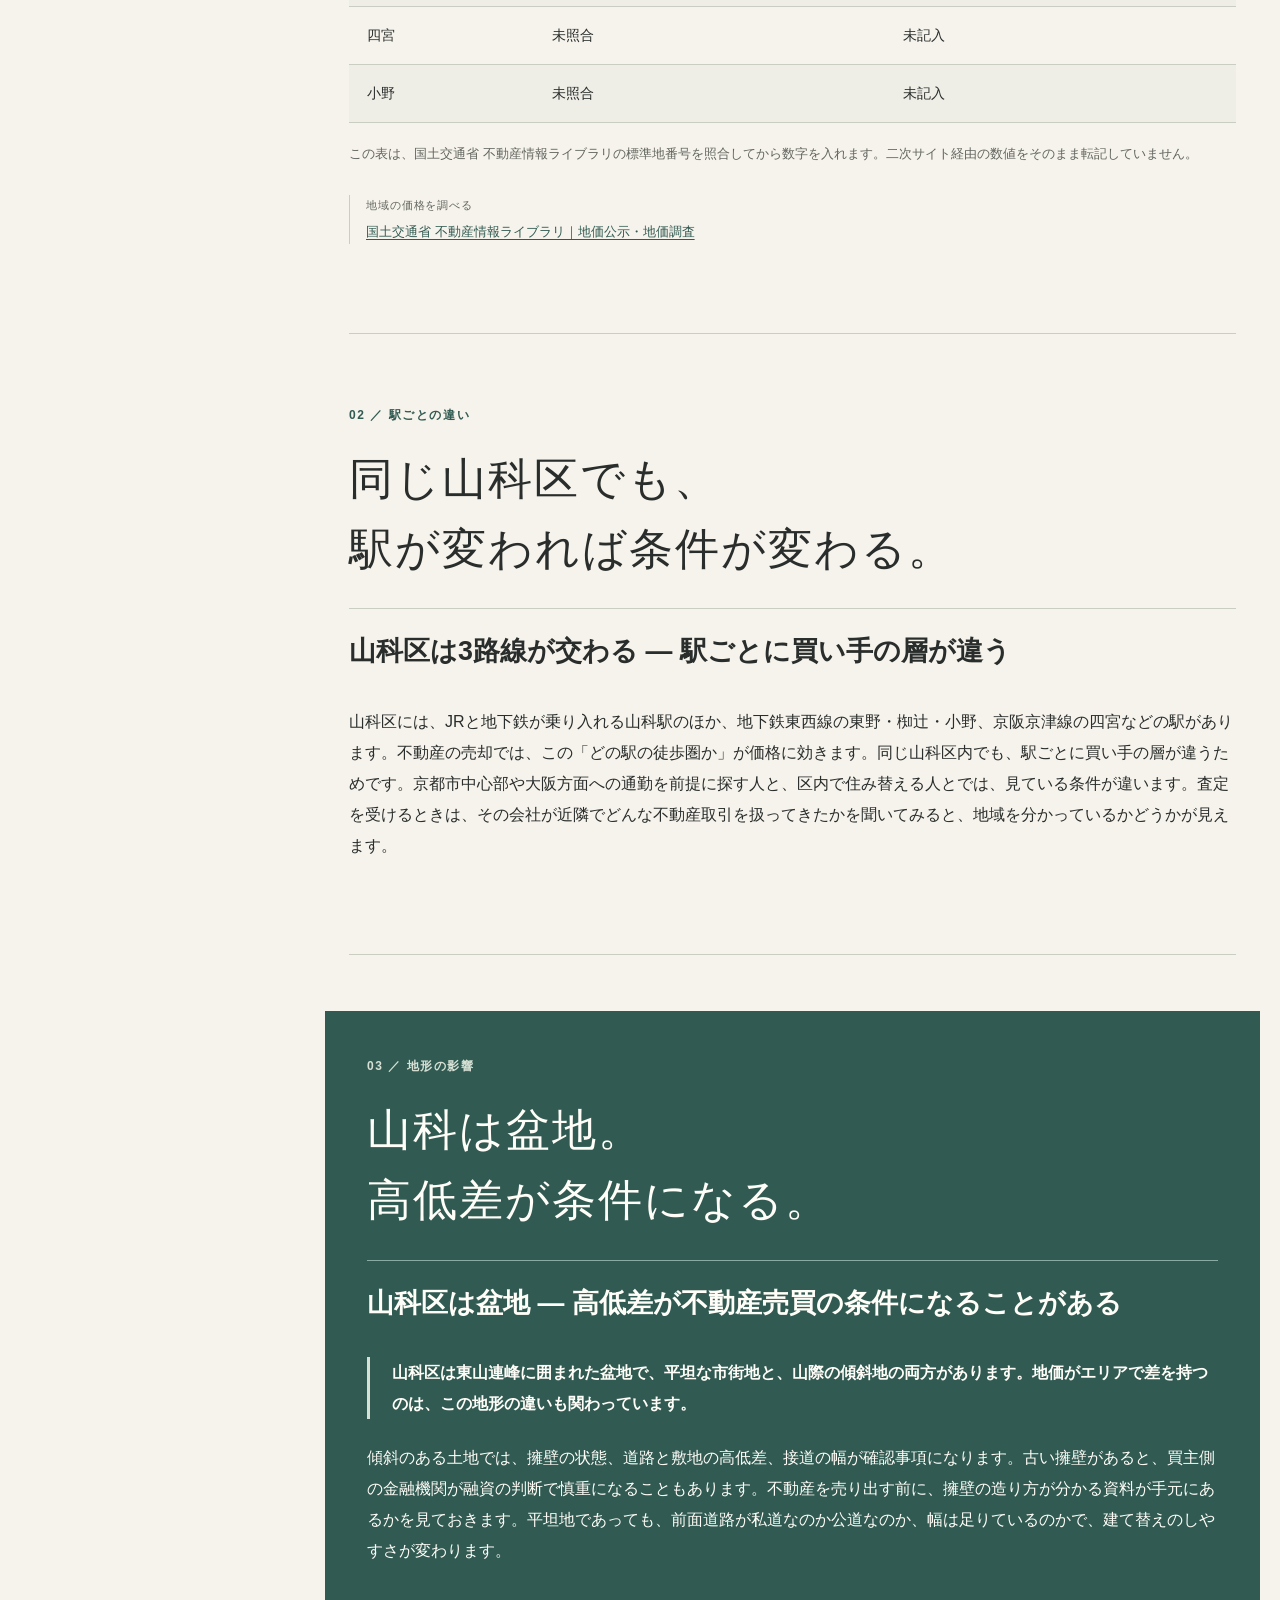
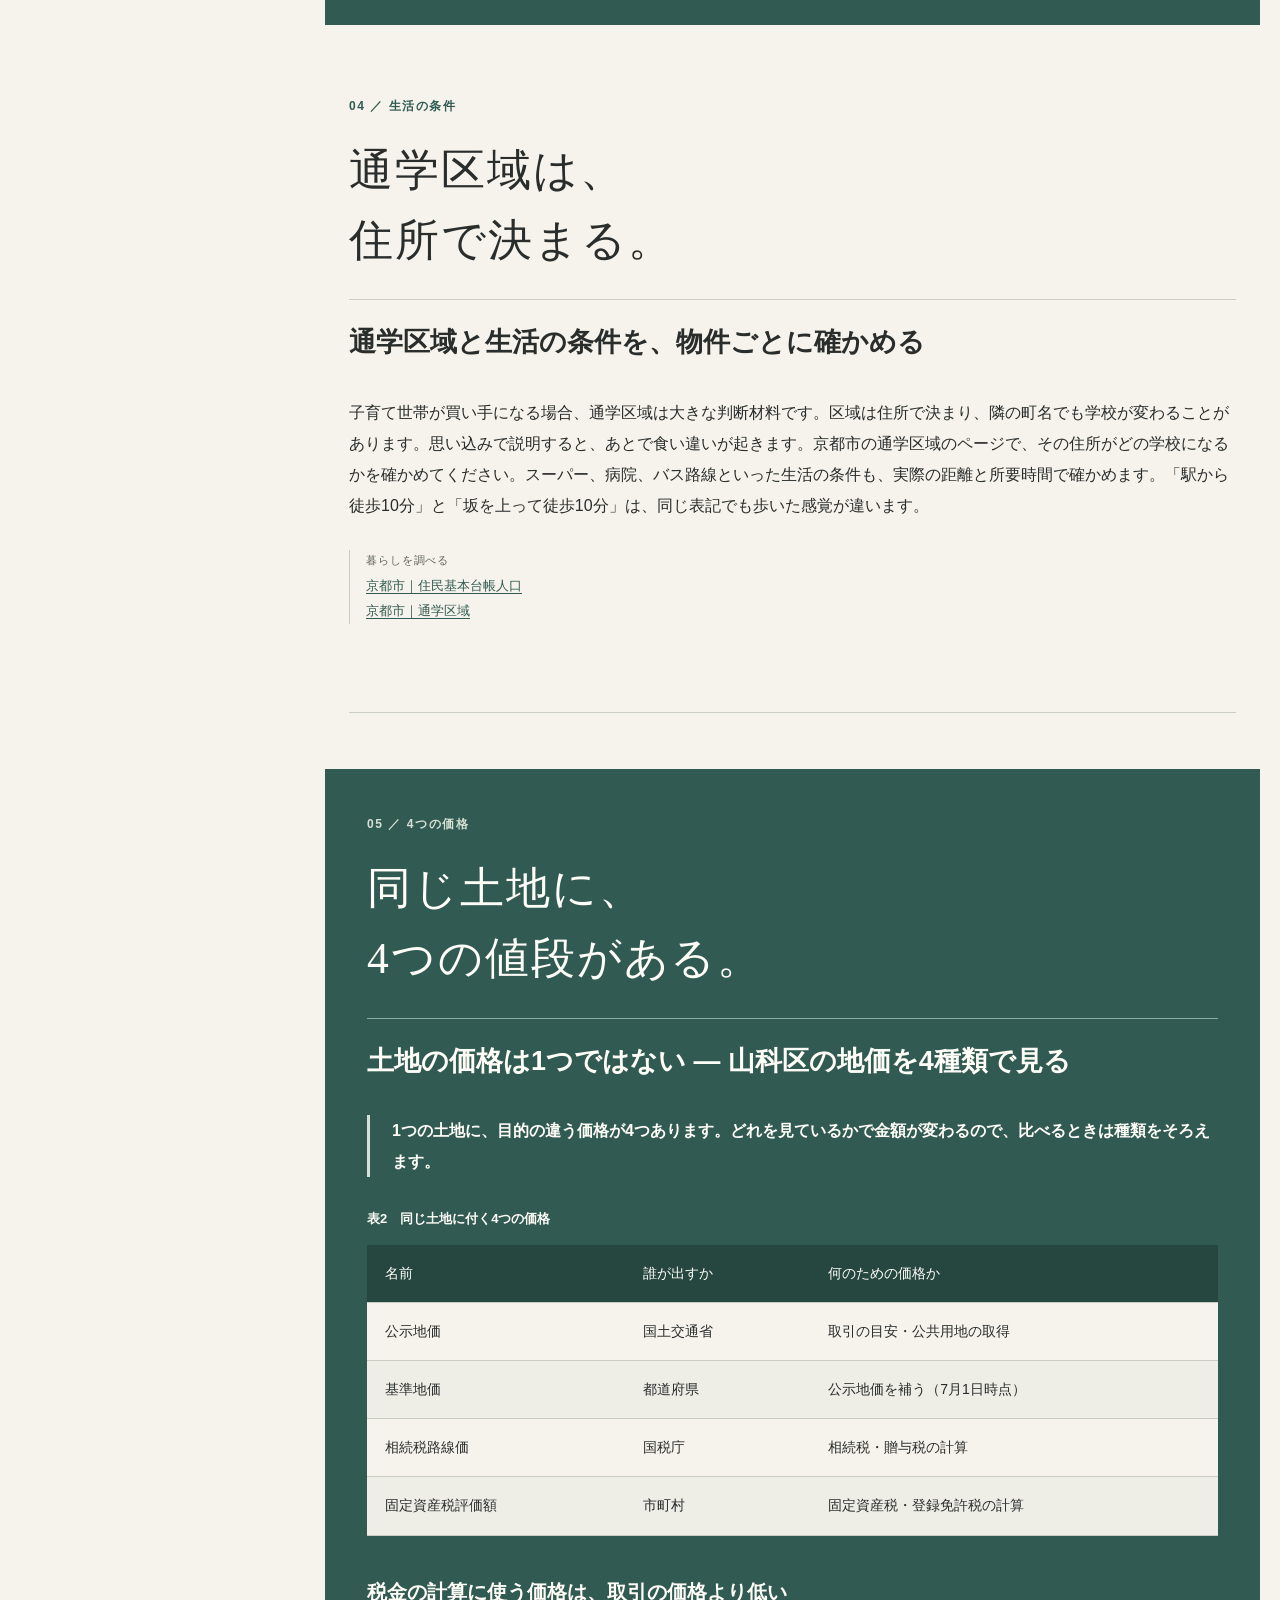
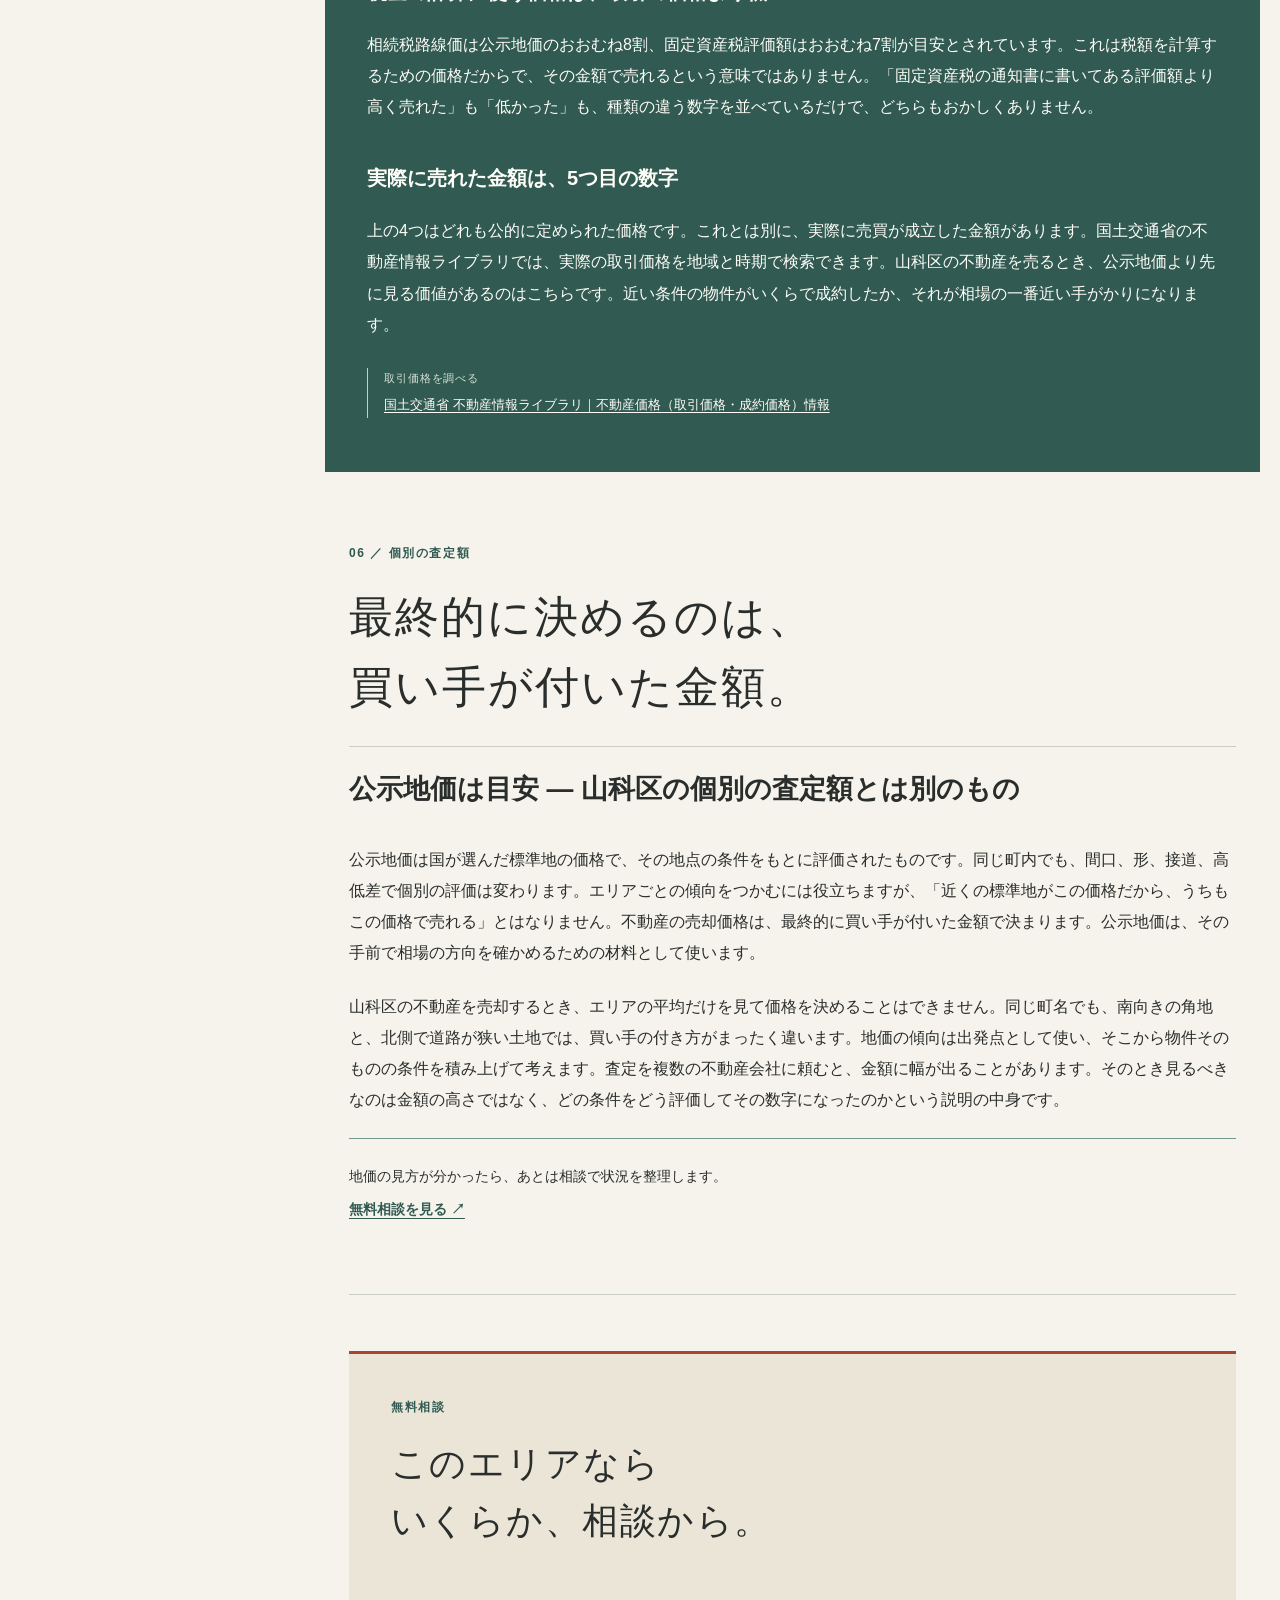
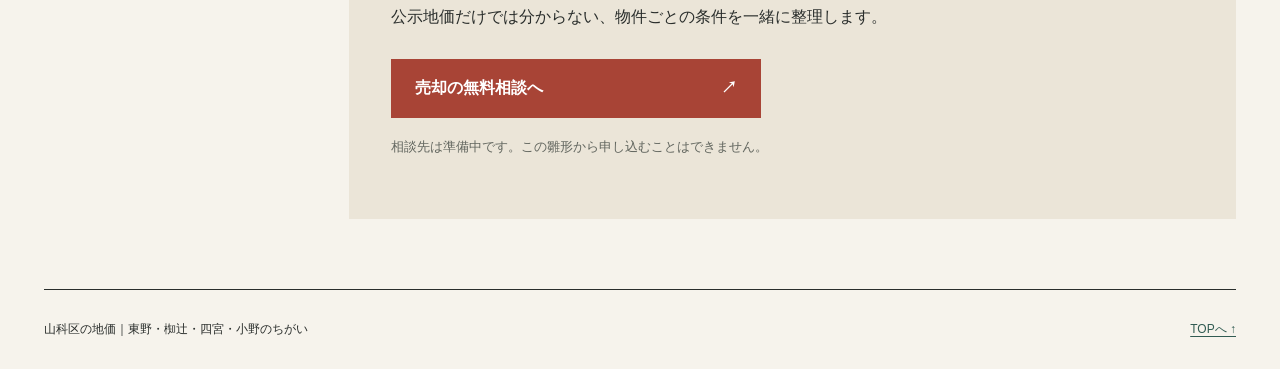
==== commit a5b7a60a: "バグ修正: ナビが各ページで違っていたのを7項目で全ページ統一、現在地はaria-currentで示す - 原因: 実装時に「現在地のリンクは除く」と勝手に判断した。設計(04_サイト構成とナビ.md" ====
--- a/chika/index.html
+++ b/chika/index.html
@@ -13,7 +13,7 @@
   <div class="draft-note">段階2・デザイン確認用 ／ 本文は執筆途中・画像は未生成・相談受付は未接続</div>
   <header class="masthead wrap">
     <a class="wordmark" href="../" aria-label="TOPへ">山科<span>暮らしと、不動産。</span></a>
-    <nav aria-label="サイト内の案内"><a href="../">TOP</a><a href="../inshi/">印紙と税</a><a href="../tesuryo/">仲介手数料</a><a href="../shorui/">必要書類</a><a href="../kaisha/">会社の選び方</a><a class="nav-cta" href="../soudan/">無料相談 <span aria-hidden="true">↗</span></a></nav>
+    <nav aria-label="サイト内の案内"><a href="../">TOP</a><a href="../inshi/">印紙と税</a><a href="../tesuryo/">仲介手数料</a><a href="../shorui/">必要書類</a><a href="../kaisha/">会社の選び方</a><a href="./" aria-current="page">山科の地価</a><a class="nav-cta" href="../soudan/">無料相談 <span aria-hidden="true">↗</span></a></nav>
   </header>
   <main id="top">
     <article id="article">
--- a/誌面.css
+++ b/誌面.css
@@ -1,6 +1,6 @@
 @charset "UTF-8";
 :root{--paper:#F6F3EC;--ink:#292D2B;--green:#315B52;--red:#A84436;--muted:#62665F;--rule:#C9CDC2;--wash:#E7E9DF;--white:#FFFDF8;--serif:"Yu Mincho","Hiragino Mincho ProN","Noto Serif JP",serif;--sans:"Yu Gothic","Hiragino Kaku Gothic ProN","Meiryo",sans-serif}
-*{box-sizing:border-box}html{scroll-behavior:smooth;scroll-padding-top:24px}body{margin:0;background:var(--paper);color:var(--ink);font-family:var(--sans);font-size:16px;line-height:1.95;overflow-wrap:anywhere}a{color:var(--green);text-underline-offset:.25em;text-decoration-thickness:1px}a:hover{text-decoration-thickness:2px}a:focus-visible,button:focus-visible,input:focus-visible,[tabindex]:focus-visible{outline:3px solid var(--red);outline-offset:5px}img{display:block;width:100%;height:auto}figure{margin:0}p{margin:0 0 1.4em}h1,h2,h3{line-height:1.65;margin:0 0 1em;text-wrap:pretty}h1,h2,h3,p{word-break:normal}h1{font-size:clamp(21px,2.1vw,29px);font-weight:600}h2{font-size:clamp(21px,2.1vw,28px);font-weight:700}h3{font-size:20px;margin-top:2em}ol,ul{padding-left:1.4em}.wrap{width:min(1240px,calc(100% - 88px));margin-inline:auto}.skip{position:fixed;left:16px;top:-90px;background:var(--white);padding:12px;z-index:10}.skip:focus{top:10px}.draft-note{font-size:12px;letter-spacing:.03em;text-align:center;background:var(--wash);padding:7px 20px}.masthead{display:flex;justify-content:space-between;align-items:center;gap:24px;padding-block:25px;border-bottom:1px solid var(--ink)}.wordmark{text-decoration:none;color:var(--ink);font-family:var(--serif);font-size:33px;letter-spacing:.14em;white-space:nowrap}.wordmark span{display:inline-block;font-family:var(--sans);font-size:12px;letter-spacing:.1em;border-left:1px solid var(--rule);padding-left:18px;margin-left:16px;vertical-align:middle}.masthead nav{display:flex;gap:25px;align-items:center;font-size:13px;font-weight:600}.masthead nav a{text-decoration:none}.masthead .nav-cta{color:var(--red);border-bottom:1px solid var(--red);padding-block:5px}.cover{display:grid;grid-template-columns:1.05fr 1fr;align-items:center;gap:48px;padding-block:70px 86px}.eyebrow,.kicker{font-size:12px;font-weight:700;letter-spacing:.13em;color:var(--green)}.cover .eyebrow{margin-bottom:30px}.display-copy{font-family:var(--serif);font-size:clamp(42px,5.3vw,70px);line-height:1.48;letter-spacing:.055em;margin:0 0 35px;font-weight:500}.lead{font-size:15px;line-height:2.15;color:var(--muted)}.cover-meta{font-size:12px;margin-top:34px;margin-bottom:0}.cover-meta span{padding-inline:14px;color:var(--red)}.image-slot{position:relative}.cover-image{align-self:stretch;display:flex;flex-direction:column;min-height:490px}.cover-image img{flex:1;min-height:0;object-fit:cover;border-radius:48% 48% 0 0}.image-label{position:absolute;right:-17px;top:37%;writing-mode:vertical-rl;font-size:12px;letter-spacing:.2em;background:var(--paper);padding:18px 8px}figcaption{font-size:11px;line-height:1.8;color:var(--muted);margin-top:12px}.reading-layout{display:grid;grid-template-columns:235px minmax(0,1fr);gap:70px;align-items:start;border-top:1px solid var(--ink);padding-top:50px}.contents{position:sticky;top:28px;padding-right:20px}.contents ol{list-style:none;counter-reset:chapter;padding:0;margin:18px 0 30px}.contents li{counter-increment:chapter;border-top:1px solid var(--rule);padding-block:12px;font-size:13px}.contents a{display:flex;gap:14px;text-decoration:none;color:var(--ink)}.contents a::before{content:counter(chapter,decimal-leading-zero);color:var(--muted);font-size:11px;padding-top:2px}.contents .contents-core a,.contents .contents-core a::before{color:var(--red);font-weight:700}.aside-note{font-size:12px;color:var(--muted)}.article-body{min-width:0}.chapter{padding:14px 0 70px;margin-bottom:56px;border-bottom:1px solid var(--rule);scroll-margin-top:24px}.chapter-heading{margin-bottom:32px}.chapter-copy{font-family:var(--serif);font-size:clamp(31px,3.4vw,44px);line-height:1.6;letter-spacing:.045em;margin:18px 0 24px}.chapter-heading h2{padding-top:20px;border-top:1px solid var(--rule)}.answer{border-left:3px solid var(--green);padding-left:22px;font-weight:600}.small{font-size:13px;color:var(--muted)}.flow-list{list-style:none;counter-reset:step;padding:0;margin:30px 0}.flow-list li{counter-increment:step;display:grid;grid-template-columns:35px 175px 1fr;gap:10px;border-top:1px solid var(--rule);padding:18px 0;align-items:baseline}.flow-list li::before{content:counter(step,decimal-leading-zero);color:var(--red);font-size:13px}.flow-list span{font-size:14px;color:var(--muted)}.table-scroll{overflow-x:auto;max-width:100%;margin:30px 0 18px;overscroll-behavior-x:contain}table{border-collapse:collapse;width:100%;min-width:480px;font-size:14px;line-height:1.8;text-align:left}caption{text-align:left;font-size:13px;font-weight:700;color:var(--green);padding-bottom:14px}th,td{border-bottom:1px solid var(--rule);padding:16px 18px;vertical-align:top}thead{background:var(--green);color:var(--white)}thead th{font-weight:500}tbody th{font-weight:500}tbody tr:nth-child(even){background:rgba(49,91,82,.04)}.check-table input{width:20px;height:20px;accent-color:var(--green);cursor:pointer}.source{border-left:1px solid var(--rule);padding-left:16px;font-size:13px;line-height:1.9;margin-top:28px}.source span{display:block;color:var(--muted);font-size:11px;letter-spacing:.08em;margin-bottom:4px}.source a{display:block}.source small{display:block;color:var(--muted);font-size:11px}.formula{background:var(--wash);padding:25px 28px;margin:30px 0}.formula>span{font-size:12px;color:var(--green)}.formula p{font-size:clamp(19px,2vw,24px);font-weight:600;margin:.5em 0}.formula small{font-size:12px;color:var(--muted)}.core-chapter{background:var(--green);color:var(--white);padding:44px 42px 36px;margin-left:-24px;margin-right:-24px;border:0}.core-chapter .kicker,.core-chapter .source span,.core-chapter .source small,.core-chapter figcaption{color:#D6E0D4}.core-chapter a{color:var(--white)}.core-chapter .chapter-heading h2{border-color:#8AABA1}.core-chapter .answer{border-color:#D6E0D4}.inset-image{margin:30px 0 44px}.inset-image img{aspect-ratio:2.2;object-fit:cover}.law-item{display:grid;grid-template-columns:46px minmax(0,1fr);gap:20px;padding:26px 0;border-top:1px solid #76958C}.law-number{font-family:var(--serif);font-size:32px;color:#D6E0D4;margin:0}.law-item h3{margin-top:0}.law-item p:last-child{margin-bottom:0}.core-chapter table{background:var(--paper);color:var(--ink);min-width:440px}.core-chapter caption{color:var(--white)}.core-chapter thead{background:#25473F}.scope-note{padding:20px;border:1px solid #9AB5AB;font-size:14px}.scope-note strong{display:block;margin-bottom:8px}.chapter-next{border-top:1px solid #76958C;padding-top:24px;font-size:14px}.chapter-next p{margin-bottom:6px}.chapter-next a{font-weight:700}.area-image{margin:32px 0}.area-image img{aspect-ratio:2.05;object-fit:cover}.faq-item{border-top:1px solid var(--rule);padding-block:20px}.faq-item h3{font-size:18px;margin-top:0}.faq-item h3::before{content:"Q.";color:var(--red);font-family:var(--serif);margin-right:12px}.faq-item p{margin-bottom:0}.closing-list li{margin-bottom:10px}.consultation{background:#EBE5D8;border-top:3px solid var(--red);padding:42px;margin:0 0 70px}.consultation-title{font-family:var(--serif);font-size:36px;line-height:1.6;letter-spacing:.04em}.cta{display:flex;justify-content:space-between;align-items:center;gap:30px;width:min(100%,370px);padding:19px 24px;border:0;background:var(--red);color:white;font:600 16px var(--sans);text-decoration:none;margin:26px 0 16px}.cta:disabled{cursor:not-allowed}.footer{border-top:1px solid var(--ink);padding-block:28px;display:flex;justify-content:space-between;gap:20px;font-size:12px}.footer p{margin:0}
+*{box-sizing:border-box}html{scroll-behavior:smooth;scroll-padding-top:24px}body{margin:0;background:var(--paper);color:var(--ink);font-family:var(--sans);font-size:16px;line-height:1.95;overflow-wrap:anywhere}a{color:var(--green);text-underline-offset:.25em;text-decoration-thickness:1px}a:hover{text-decoration-thickness:2px}a:focus-visible,button:focus-visible,input:focus-visible,[tabindex]:focus-visible{outline:3px solid var(--red);outline-offset:5px}img{display:block;width:100%;height:auto}figure{margin:0}p{margin:0 0 1.4em}h1,h2,h3{line-height:1.65;margin:0 0 1em;text-wrap:pretty}h1,h2,h3,p{word-break:normal}h1{font-size:clamp(21px,2.1vw,29px);font-weight:600}h2{font-size:clamp(21px,2.1vw,28px);font-weight:700}h3{font-size:20px;margin-top:2em}ol,ul{padding-left:1.4em}.wrap{width:min(1240px,calc(100% - 88px));margin-inline:auto}.skip{position:fixed;left:16px;top:-90px;background:var(--white);padding:12px;z-index:10}.skip:focus{top:10px}.draft-note{font-size:12px;letter-spacing:.03em;text-align:center;background:var(--wash);padding:7px 20px}.masthead{display:flex;justify-content:space-between;align-items:center;gap:24px;padding-block:25px;border-bottom:1px solid var(--ink)}.wordmark{text-decoration:none;color:var(--ink);font-family:var(--serif);font-size:33px;letter-spacing:.14em;white-space:nowrap}.wordmark span{display:inline-block;font-family:var(--sans);font-size:12px;letter-spacing:.1em;border-left:1px solid var(--rule);padding-left:18px;margin-left:16px;vertical-align:middle}.masthead nav{display:flex;gap:25px;align-items:center;font-size:13px;font-weight:600}.masthead nav a{text-decoration:none}.masthead .nav-cta{color:var(--red);border-bottom:1px solid var(--red);padding-block:5px}.masthead nav a[aria-current="page"]{color:var(--green);border-bottom:1px solid var(--green);padding-block:5px}.masthead nav a.nav-cta[aria-current="page"]{color:var(--red);border-color:var(--red)}.cover{display:grid;grid-template-columns:1.05fr 1fr;align-items:center;gap:48px;padding-block:70px 86px}.eyebrow,.kicker{font-size:12px;font-weight:700;letter-spacing:.13em;color:var(--green)}.cover .eyebrow{margin-bottom:30px}.display-copy{font-family:var(--serif);font-size:clamp(42px,5.3vw,70px);line-height:1.48;letter-spacing:.055em;margin:0 0 35px;font-weight:500}.lead{font-size:15px;line-height:2.15;color:var(--muted)}.cover-meta{font-size:12px;margin-top:34px;margin-bottom:0}.cover-meta span{padding-inline:14px;color:var(--red)}.image-slot{position:relative}.cover-image{align-self:stretch;display:flex;flex-direction:column;min-height:490px}.cover-image img{flex:1;min-height:0;object-fit:cover;border-radius:48% 48% 0 0}.image-label{position:absolute;right:-17px;top:37%;writing-mode:vertical-rl;font-size:12px;letter-spacing:.2em;background:var(--paper);padding:18px 8px}figcaption{font-size:11px;line-height:1.8;color:var(--muted);margin-top:12px}.reading-layout{display:grid;grid-template-columns:235px minmax(0,1fr);gap:70px;align-items:start;border-top:1px solid var(--ink);padding-top:50px}.contents{position:sticky;top:28px;padding-right:20px}.contents ol{list-style:none;counter-reset:chapter;padding:0;margin:18px 0 30px}.contents li{counter-increment:chapter;border-top:1px solid var(--rule);padding-block:12px;font-size:13px}.contents a{display:flex;gap:14px;text-decoration:none;color:var(--ink)}.contents a::before{content:counter(chapter,decimal-leading-zero);color:var(--muted);font-size:11px;padding-top:2px}.contents .contents-core a,.contents .contents-core a::before{color:var(--red);font-weight:700}.aside-note{font-size:12px;color:var(--muted)}.article-body{min-width:0}.chapter{padding:14px 0 70px;margin-bottom:56px;border-bottom:1px solid var(--rule);scroll-margin-top:24px}.chapter-heading{margin-bottom:32px}.chapter-copy{font-family:var(--serif);font-size:clamp(31px,3.4vw,44px);line-height:1.6;letter-spacing:.045em;margin:18px 0 24px}.chapter-heading h2{padding-top:20px;border-top:1px solid var(--rule)}.answer{border-left:3px solid var(--green);padding-left:22px;font-weight:600}.small{font-size:13px;color:var(--muted)}.flow-list{list-style:none;counter-reset:step;padding:0;margin:30px 0}.flow-list li{counter-increment:step;display:grid;grid-template-columns:35px 175px 1fr;gap:10px;border-top:1px solid var(--rule);padding:18px 0;align-items:baseline}.flow-list li::before{content:counter(step,decimal-leading-zero);color:var(--red);font-size:13px}.flow-list span{font-size:14px;color:var(--muted)}.table-scroll{overflow-x:auto;max-width:100%;margin:30px 0 18px;overscroll-behavior-x:contain}table{border-collapse:collapse;width:100%;min-width:480px;font-size:14px;line-height:1.8;text-align:left}caption{text-align:left;font-size:13px;font-weight:700;color:var(--green);padding-bottom:14px}th,td{border-bottom:1px solid var(--rule);padding:16px 18px;vertical-align:top}thead{background:var(--green);color:var(--white)}thead th{font-weight:500}tbody th{font-weight:500}tbody tr:nth-child(even){background:rgba(49,91,82,.04)}.check-table input{width:20px;height:20px;accent-color:var(--green);cursor:pointer}.source{border-left:1px solid var(--rule);padding-left:16px;font-size:13px;line-height:1.9;margin-top:28px}.source span{display:block;color:var(--muted);font-size:11px;letter-spacing:.08em;margin-bottom:4px}.source a{display:block}.source small{display:block;color:var(--muted);font-size:11px}.formula{background:var(--wash);padding:25px 28px;margin:30px 0}.formula>span{font-size:12px;color:var(--green)}.formula p{font-size:clamp(19px,2vw,24px);font-weight:600;margin:.5em 0}.formula small{font-size:12px;color:var(--muted)}.core-chapter{background:var(--green);color:var(--white);padding:44px 42px 36px;margin-left:-24px;margin-right:-24px;border:0}.core-chapter .kicker,.core-chapter .source span,.core-chapter .source small,.core-chapter figcaption{color:#D6E0D4}.core-chapter a{color:var(--white)}.core-chapter .chapter-heading h2{border-color:#8AABA1}.core-chapter .answer{border-color:#D6E0D4}.inset-image{margin:30px 0 44px}.inset-image img{aspect-ratio:2.2;object-fit:cover}.law-item{display:grid;grid-template-columns:46px minmax(0,1fr);gap:20px;padding:26px 0;border-top:1px solid #76958C}.law-number{font-family:var(--serif);font-size:32px;color:#D6E0D4;margin:0}.law-item h3{margin-top:0}.law-item p:last-child{margin-bottom:0}.core-chapter table{background:var(--paper);color:var(--ink);min-width:440px}.core-chapter caption{color:var(--white)}.core-chapter thead{background:#25473F}.scope-note{padding:20px;border:1px solid #9AB5AB;font-size:14px}.scope-note strong{display:block;margin-bottom:8px}.chapter-next{border-top:1px solid #76958C;padding-top:24px;font-size:14px}.chapter-next p{margin-bottom:6px}.chapter-next a{font-weight:700}.area-image{margin:32px 0}.area-image img{aspect-ratio:2.05;object-fit:cover}.faq-item{border-top:1px solid var(--rule);padding-block:20px}.faq-item h3{font-size:18px;margin-top:0}.faq-item h3::before{content:"Q.";color:var(--red);font-family:var(--serif);margin-right:12px}.faq-item p{margin-bottom:0}.closing-list li{margin-bottom:10px}.consultation{background:#EBE5D8;border-top:3px solid var(--red);padding:42px;margin:0 0 70px}.consultation-title{font-family:var(--serif);font-size:36px;line-height:1.6;letter-spacing:.04em}.cta{display:flex;justify-content:space-between;align-items:center;gap:30px;width:min(100%,370px);padding:19px 24px;border:0;background:var(--red);color:white;font:600 16px var(--sans);text-decoration:none;margin:26px 0 16px}.cta:disabled{cursor:not-allowed}.footer{border-top:1px solid var(--ink);padding-block:28px;display:flex;justify-content:space-between;gap:20px;font-size:12px}.footer p{margin:0}
 @media(min-width:1500px){.wrap{width:1240px}}
 @media(max-width:1050px){.wrap{width:calc(100% - 48px)}.cover{gap:28px;padding-top:45px}.cover-image{min-height:430px}.reading-layout{grid-template-columns:190px minmax(0,1fr);gap:34px}.masthead nav{gap:14px}.wordmark span{display:block;border:0;padding:0;margin:0;font-size:10px}.core-chapter{margin-inline:0;padding:28px}.flow-list li{grid-template-columns:30px 1fr}.flow-list span{grid-column:2}}
 @media(max-width:760px){body{font-size:16px}.wrap{width:calc(100% - 36px)}.masthead{padding-block:18px;align-items:center}.wordmark{font-size:28px}.masthead nav a:not(.nav-cta){display:none}.masthead nav{font-size:12px}.cover{grid-template-columns:1fr;padding-block:38px 44px;gap:28px}.cover .eyebrow{font-size:11px;margin-bottom:22px}.display-copy{font-size:clamp(38px,9.7vw,60px);margin-bottom:24px}.cover h1{font-size:21px}.desktop-break{display:none}.lead{font-size:14px}.cover-meta{margin-top:20px}.cover-image{min-height:0}.cover-image img{height:330px;flex:none;border-radius:40% 40% 0 0}.image-label{right:-8px}.reading-layout{display:block;padding-top:28px}.contents{position:static;padding:0;margin-bottom:38px}.contents ol{columns:2;column-gap:20px;margin-bottom:18px}.contents li{break-inside:avoid;font-size:12px;padding-block:10px}.contents a{gap:8px}.aside-note{display:none}.chapter{padding-bottom:40px;margin-bottom:36px}.chapter-copy{font-size:32px}.chapter-heading h2{font-size:22px}.chapter-heading{margin-bottom:24px}h3{font-size:19px}.answer{padding-left:16px}.formula{padding:20px}.core-chapter{padding:30px 20px;margin-inline:-8px}.core-chapter .chapter-copy{font-size:32px}.law-item{grid-template-columns:29px minmax(0,1fr);gap:12px}.law-number{font-size:25px}.scope-note{padding:15px}.consultation{padding:30px 22px}.consultation-title{font-size:30px}.footer{align-items:center}.table-scroll{background:linear-gradient(90deg,transparent 95%,rgba(41,45,43,.08))}}
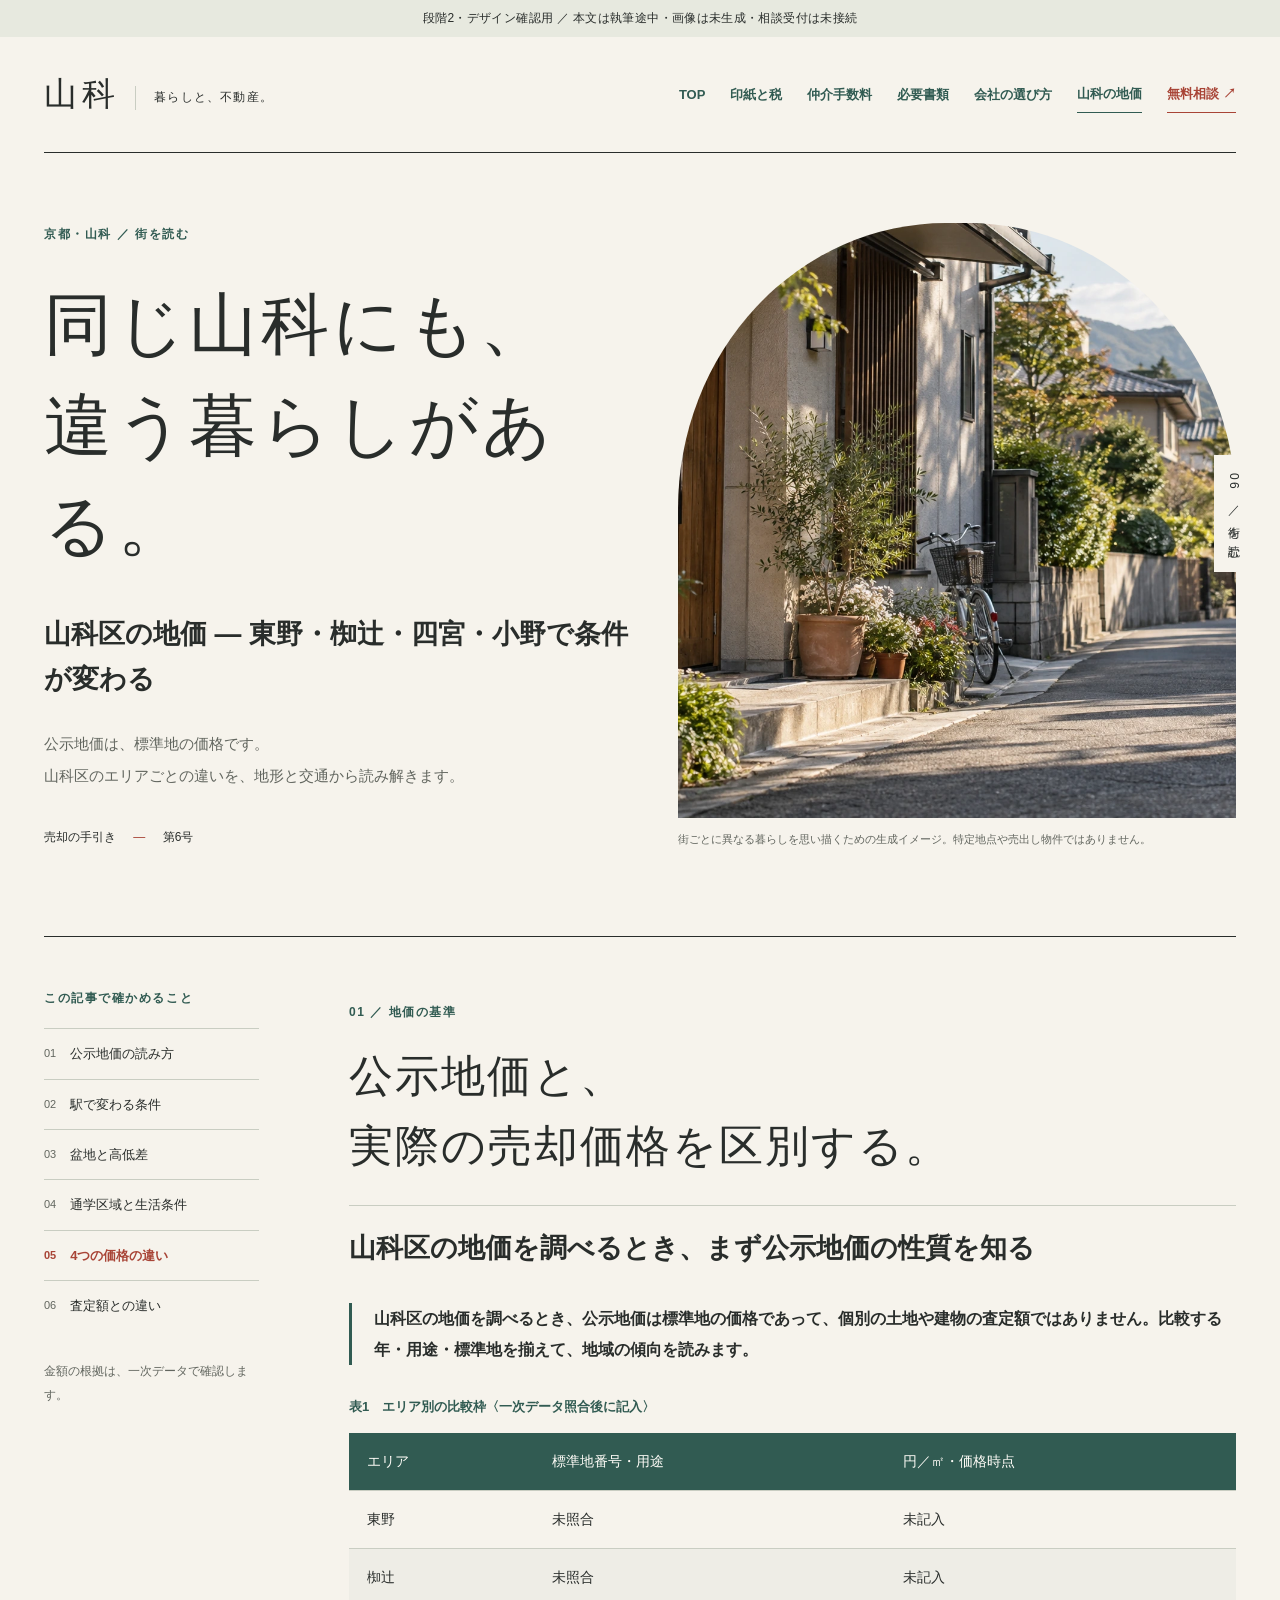
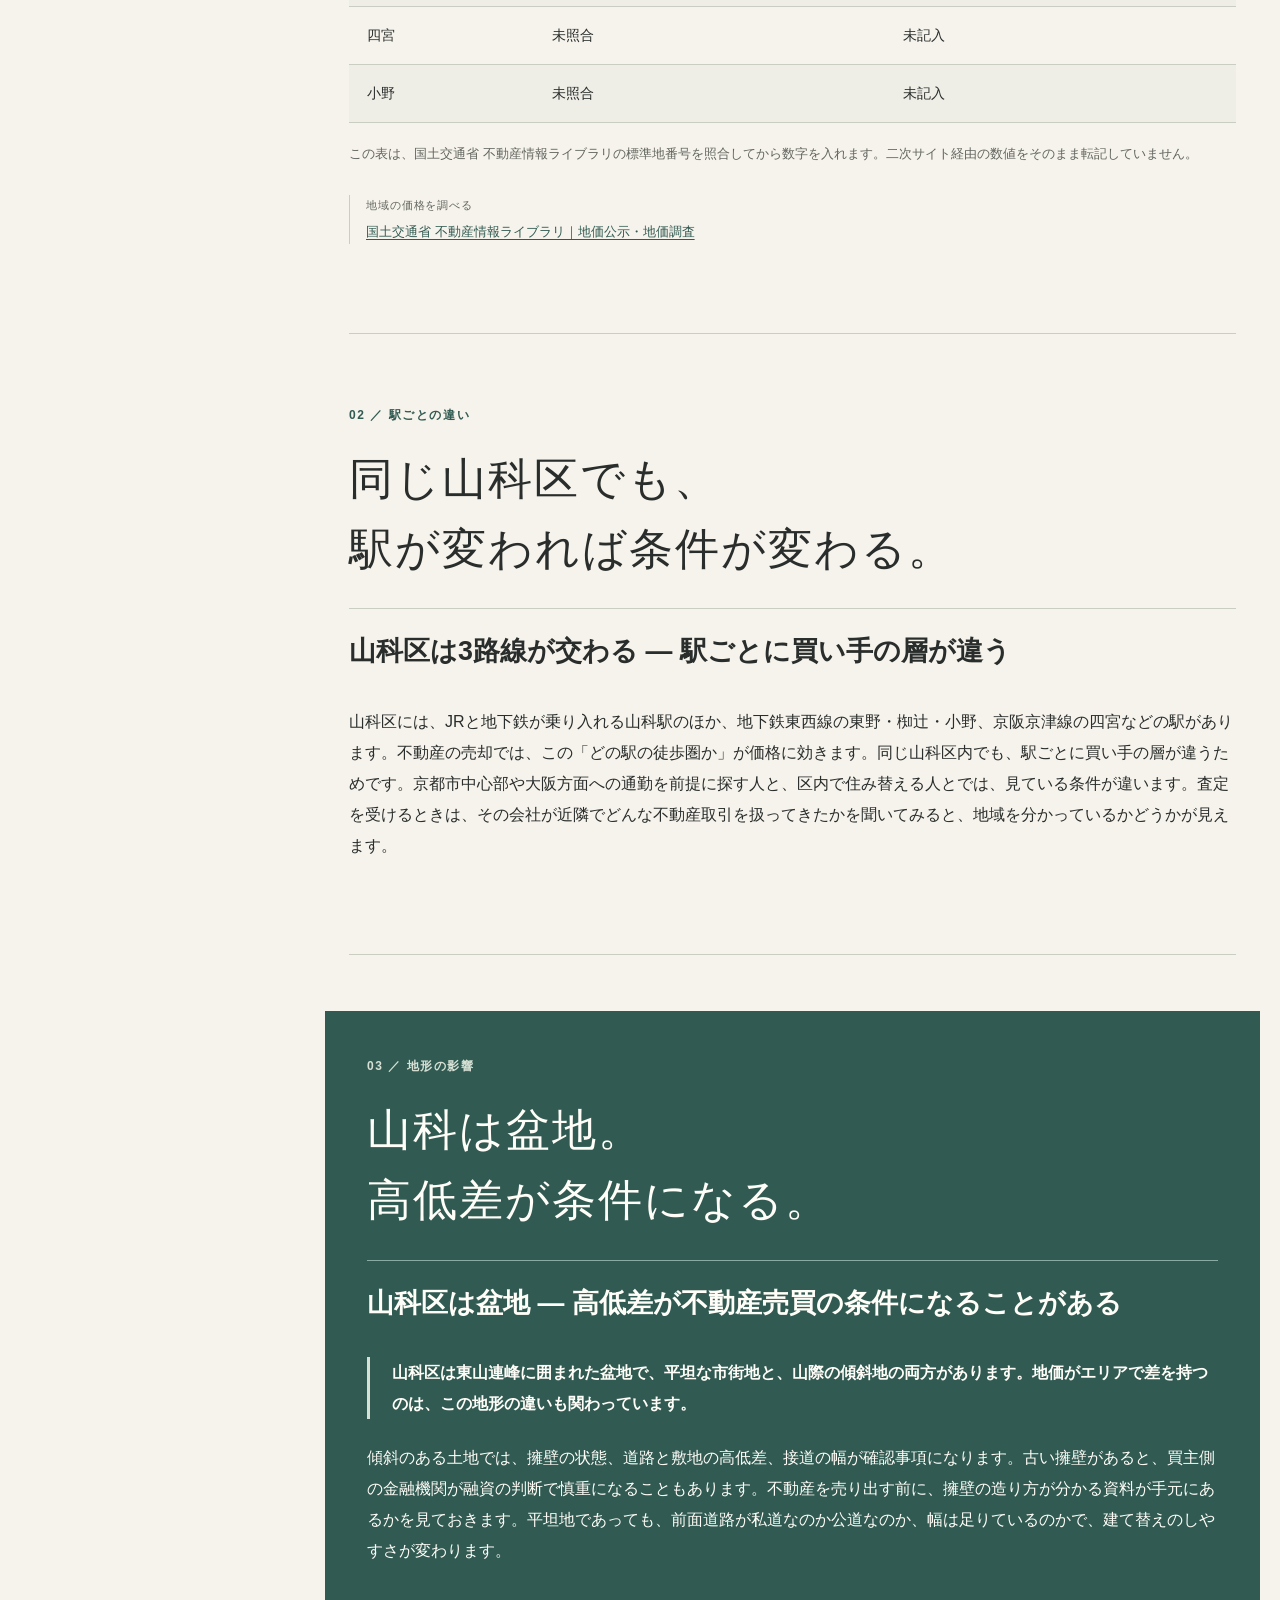
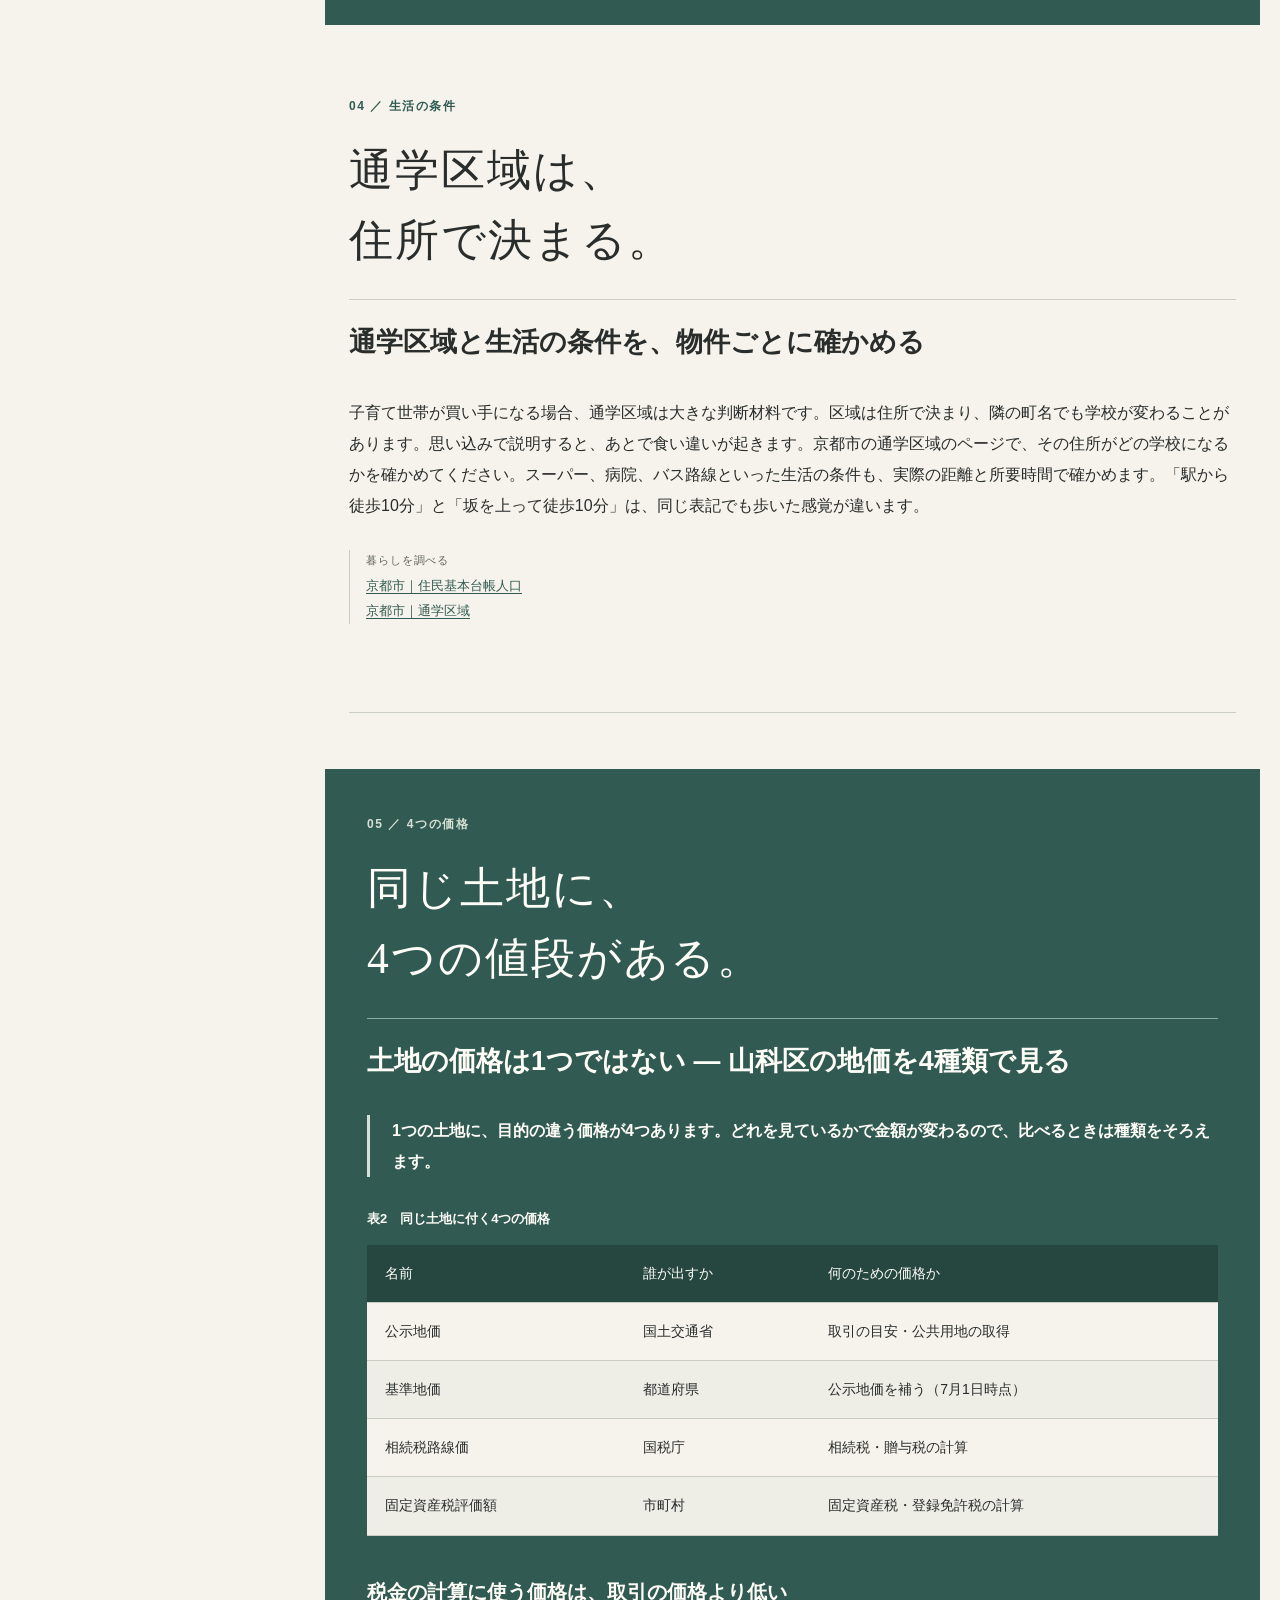
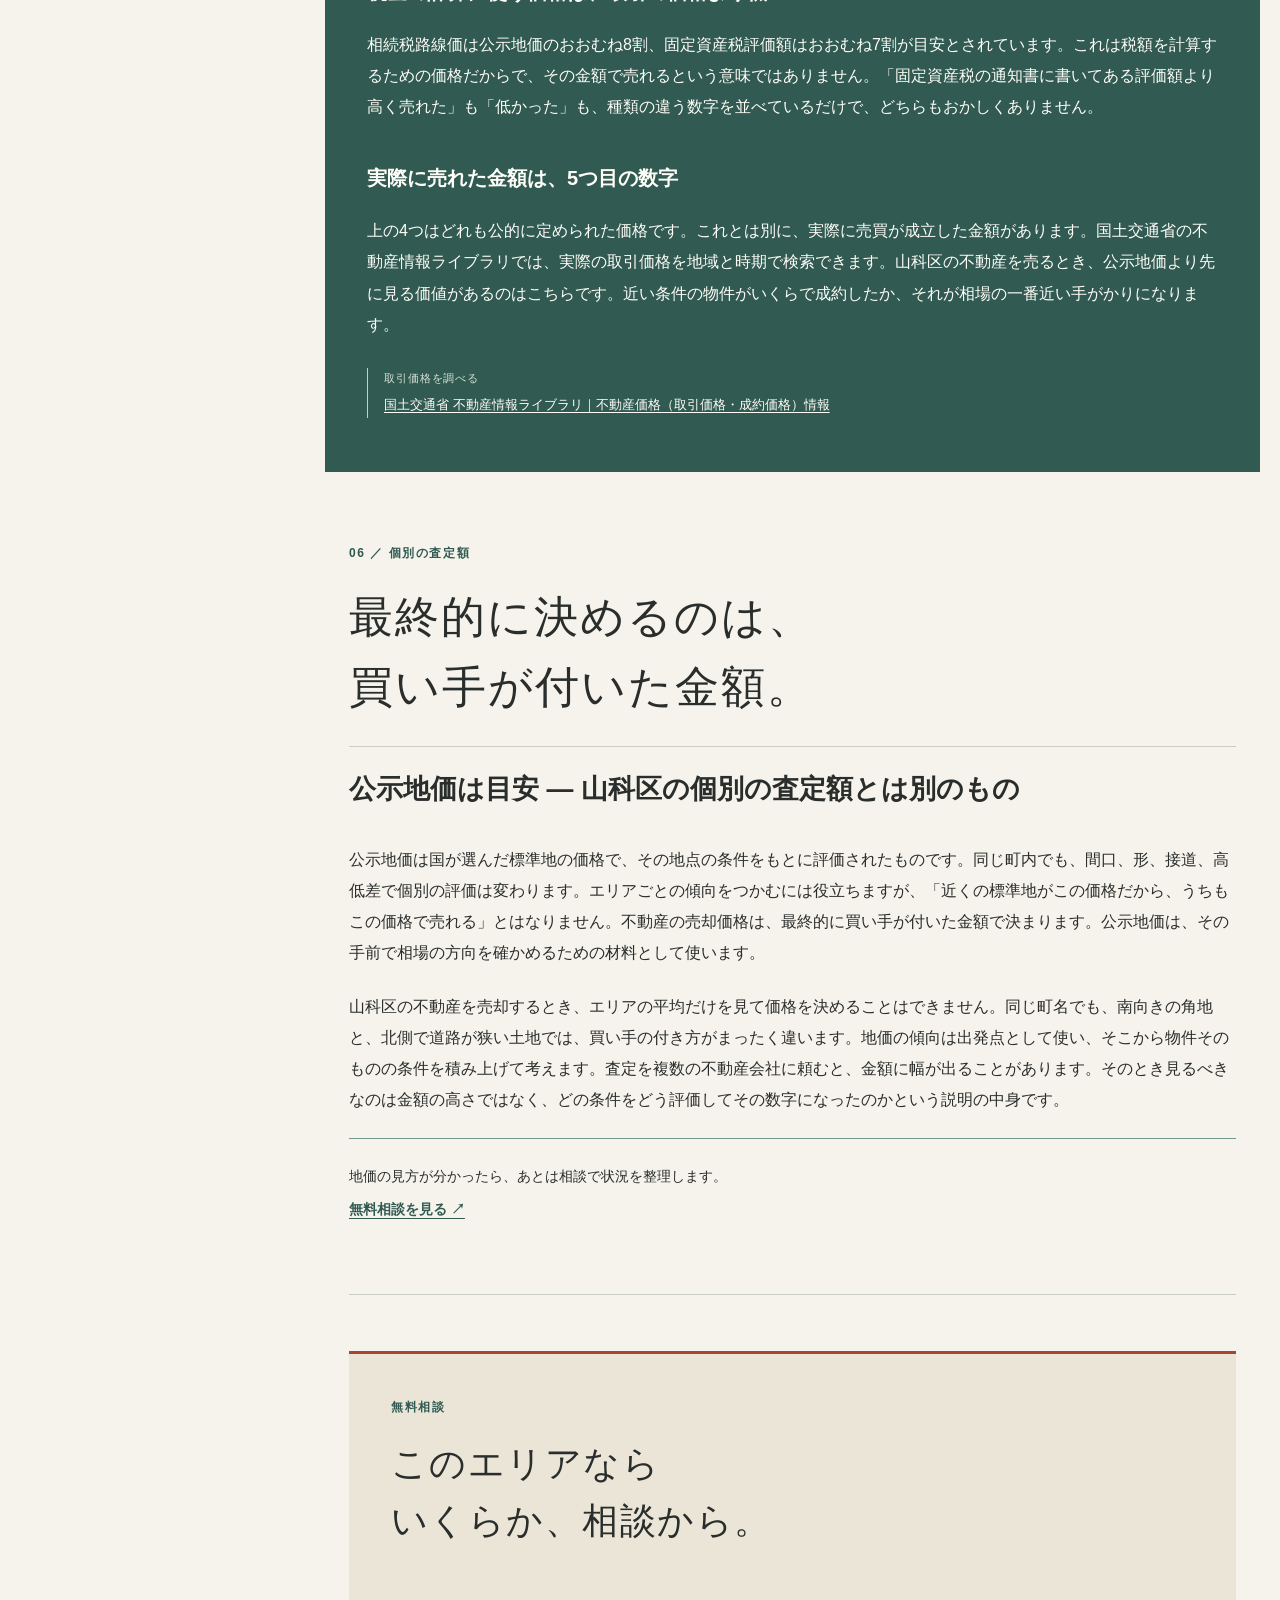
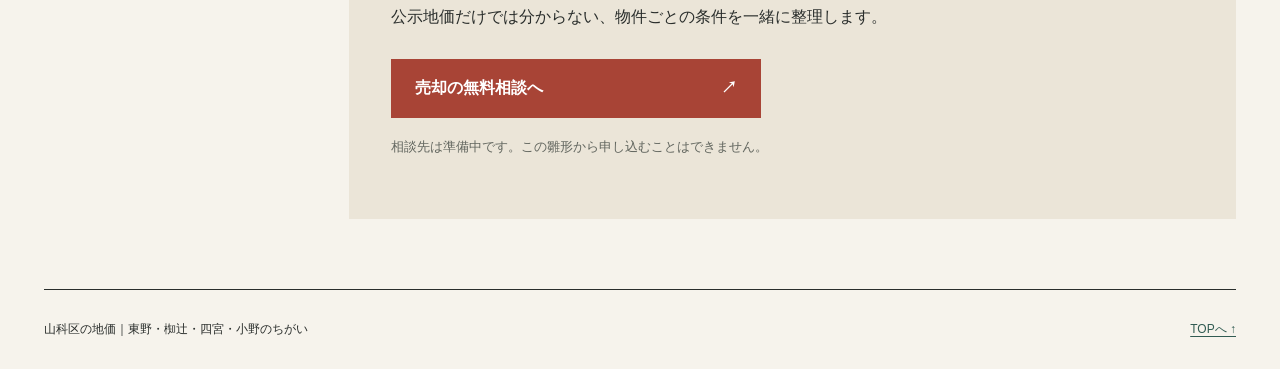
==== commit af4ff14c: "7ページ全部にアイキャッチを入れる(LUNA生成7枚)、画像名を英数字化 - 画像7枚をCodexのLUNAで生成。1枚ずつ自分の目で見て、文字・ロゴ・   人の顔・指の破綻が無いことを確認した。 -" ====
--- a/chika/index.html
+++ b/chika/index.html
@@ -26,9 +26,9 @@
           <p class="cover-meta">売却の手引き <span aria-hidden="true">—</span> 第6号</p>
         </div>
         <figure class="cover-image image-slot">
-          <img src="../画像枠.svg" width="1600" height="1100" alt="山科区のエリアと暮らしを紹介するページのアイキャッチ予定枠。生成画像はまだ入っていません。" fetchpriority="high">
+          <img src="../images/03-yamashina-street.webp" width="1586" height="992" alt="山科区の地価がエリアで変わる理由を考える、住宅と生活道路のイメージ" fetchpriority="high">
           <span class="image-label">06 ／ 街を読む</span>
-          <figcaption>画像枠：日々の暮らしを感じる住宅街。特定地点や売出し物件の写真ではありません。</figcaption>
+          <figcaption>街ごとに異なる暮らしを思い描くための生成イメージ。特定地点や売出し物件ではありません。</figcaption>
         </figure>
       </header>
 
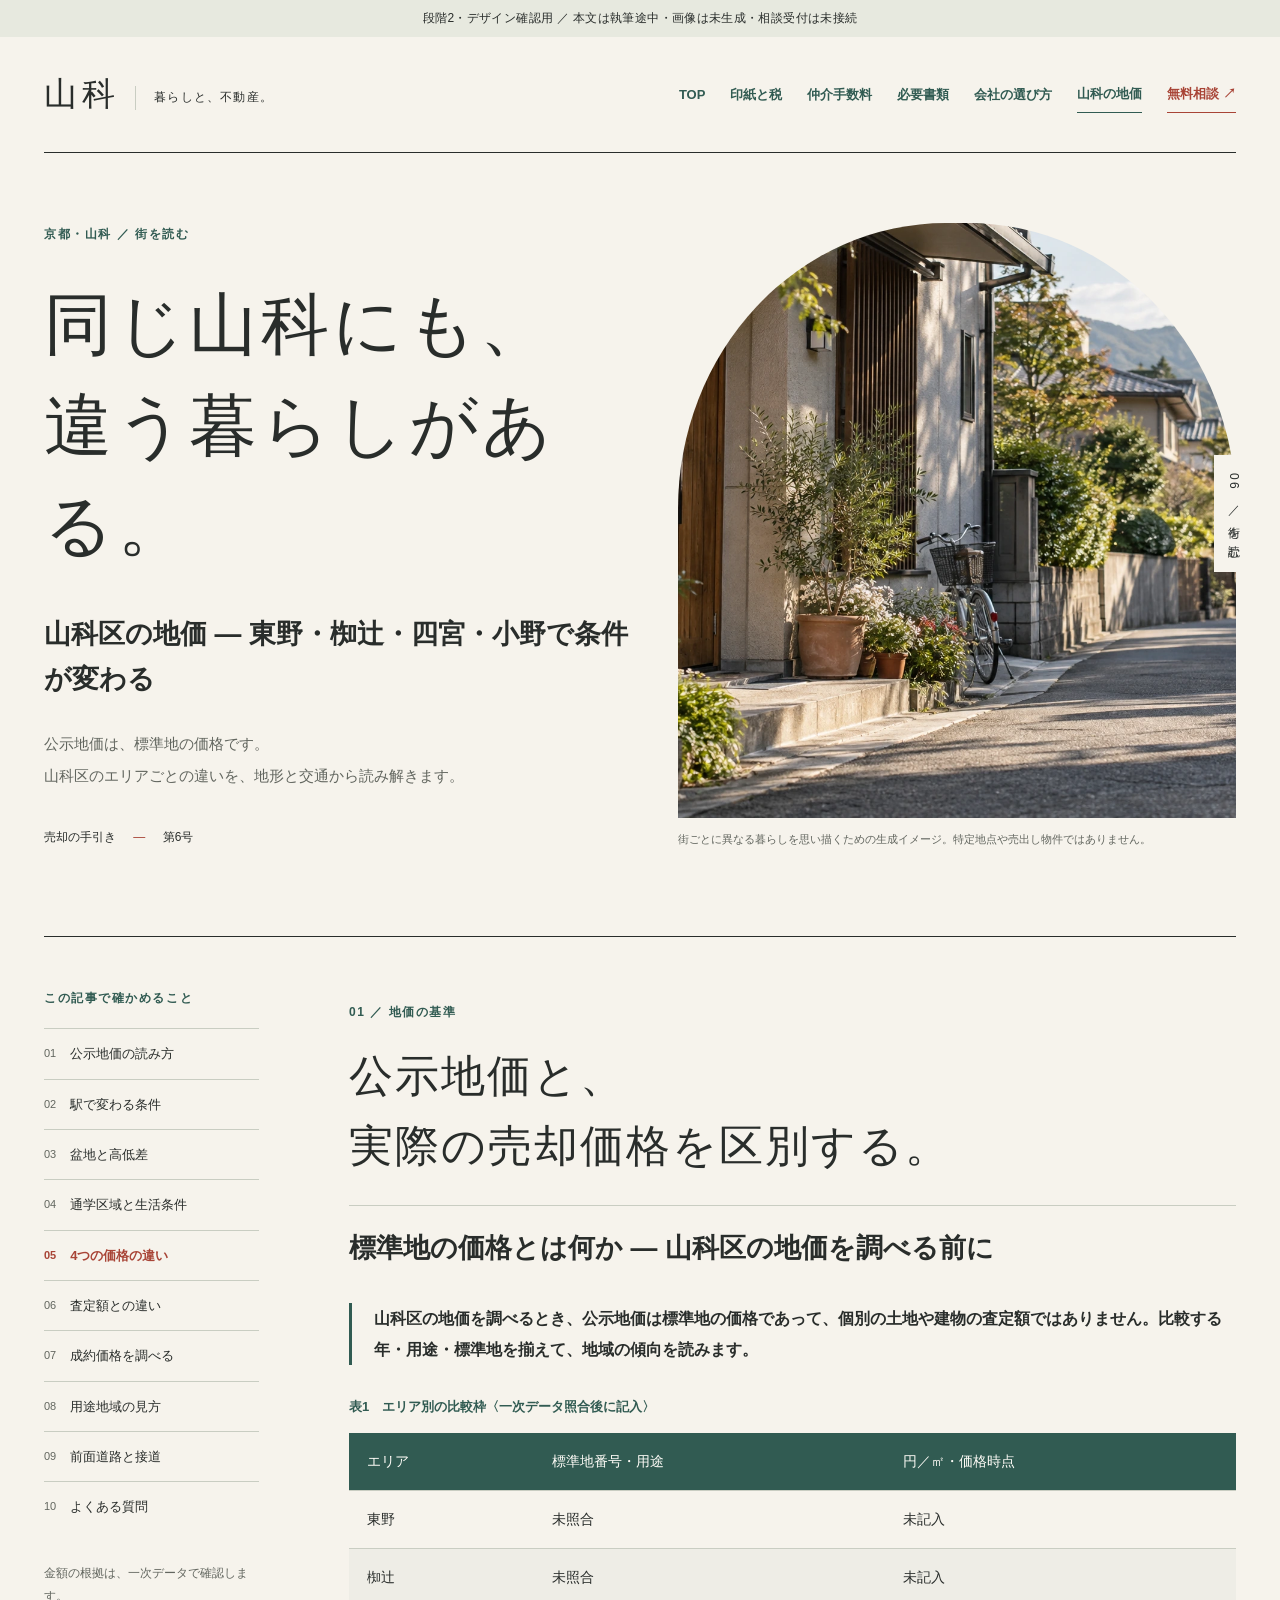
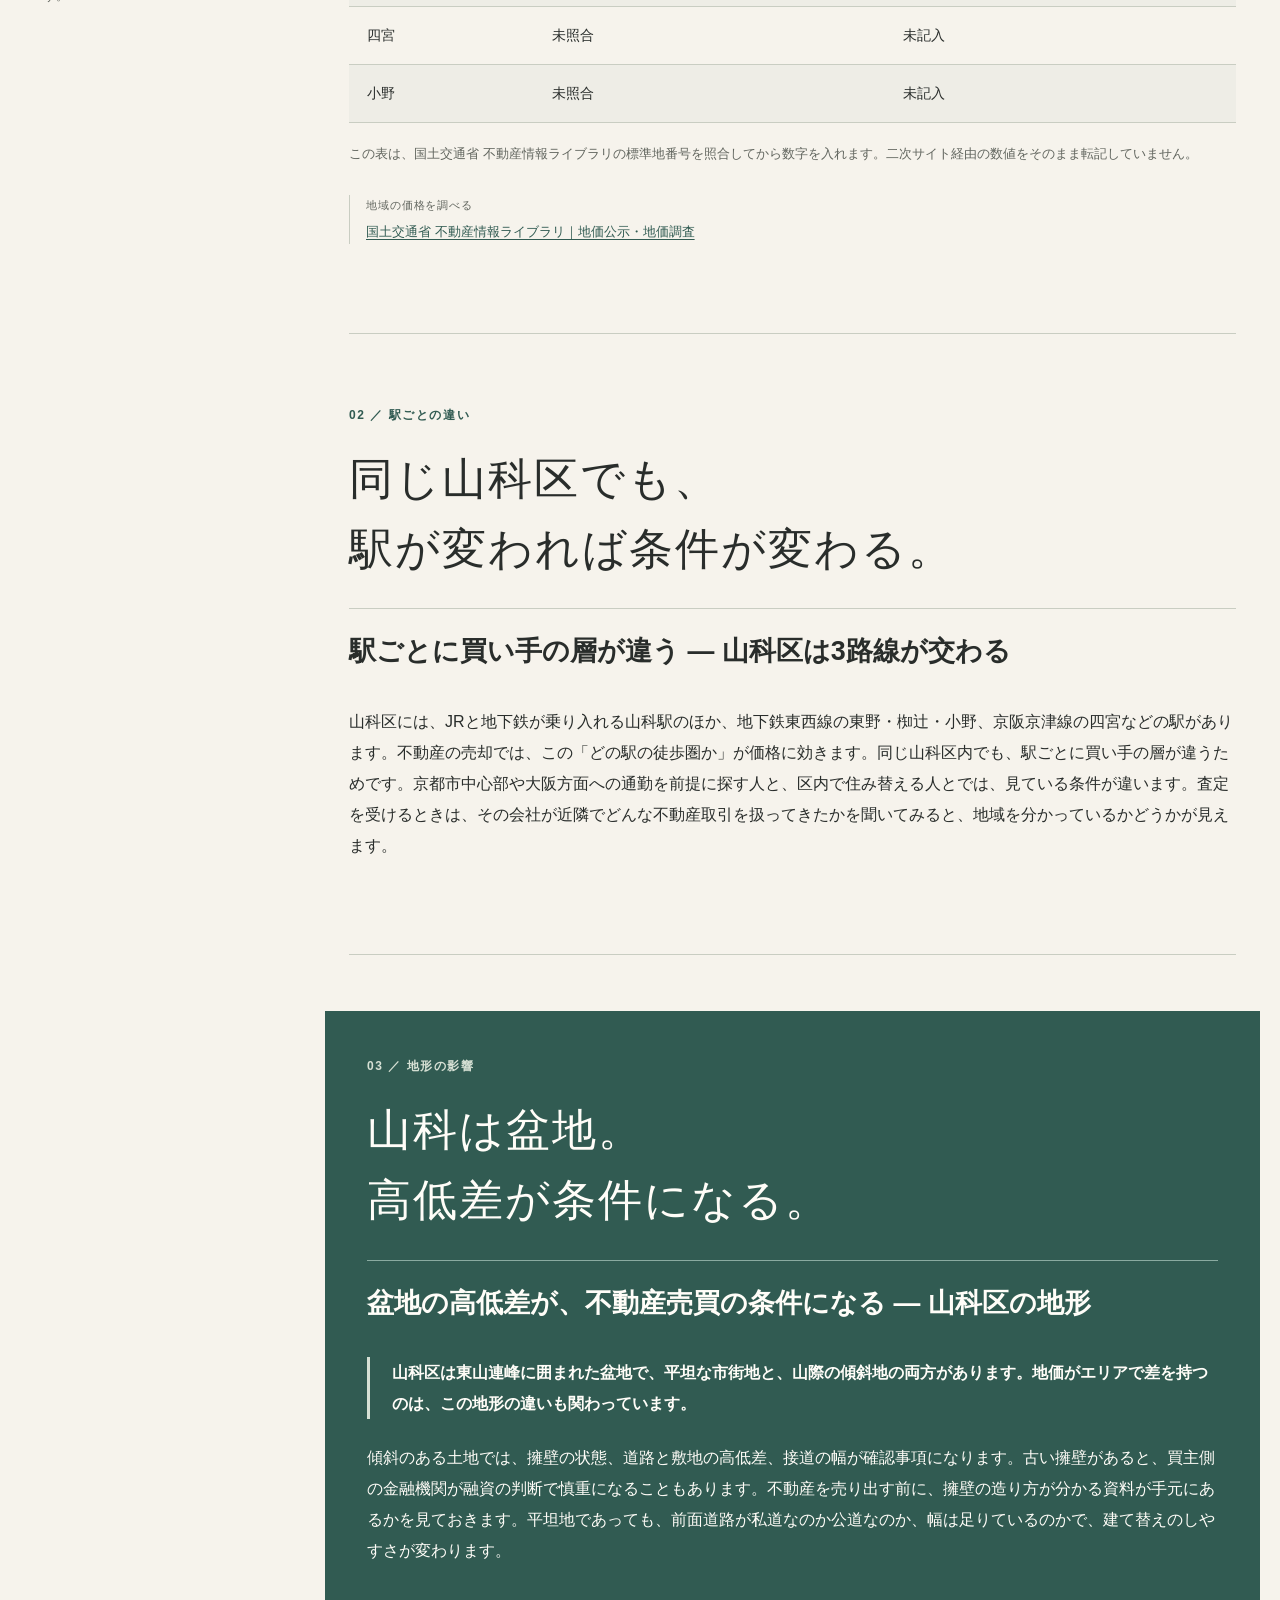
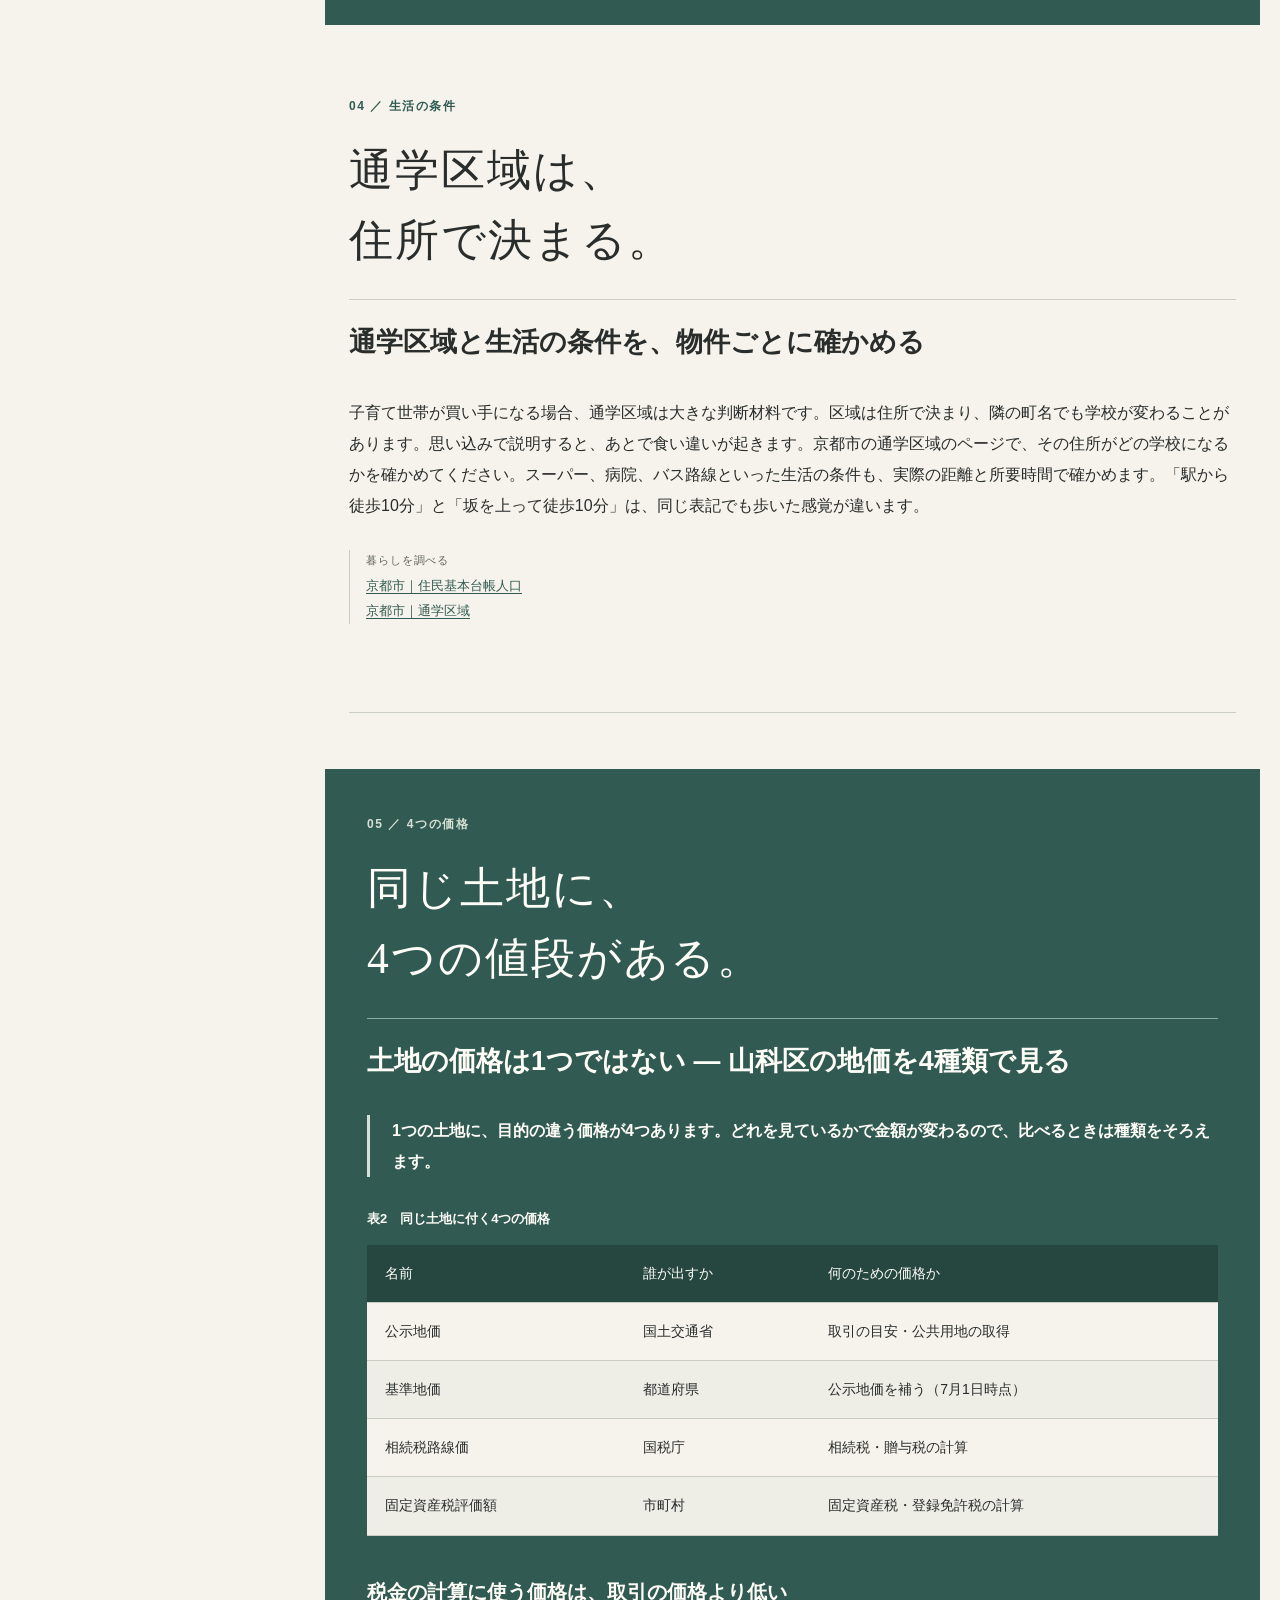
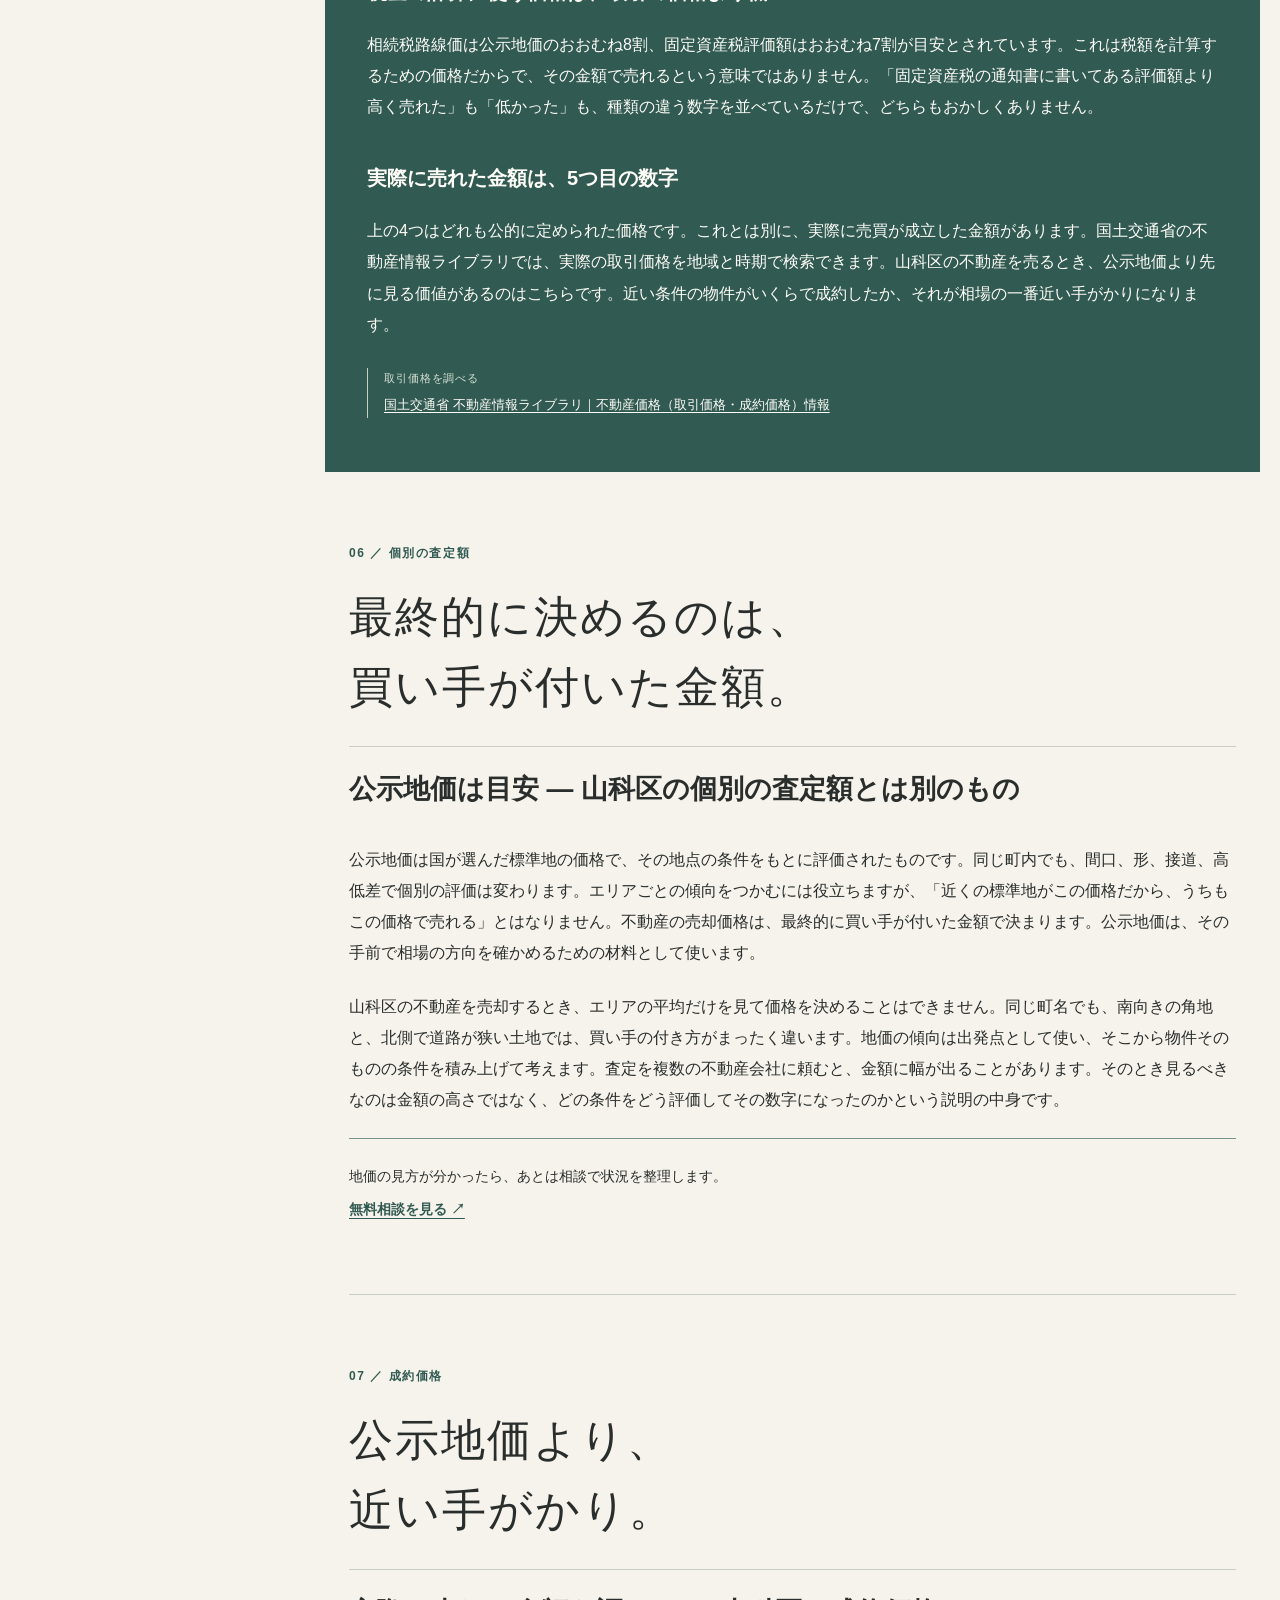
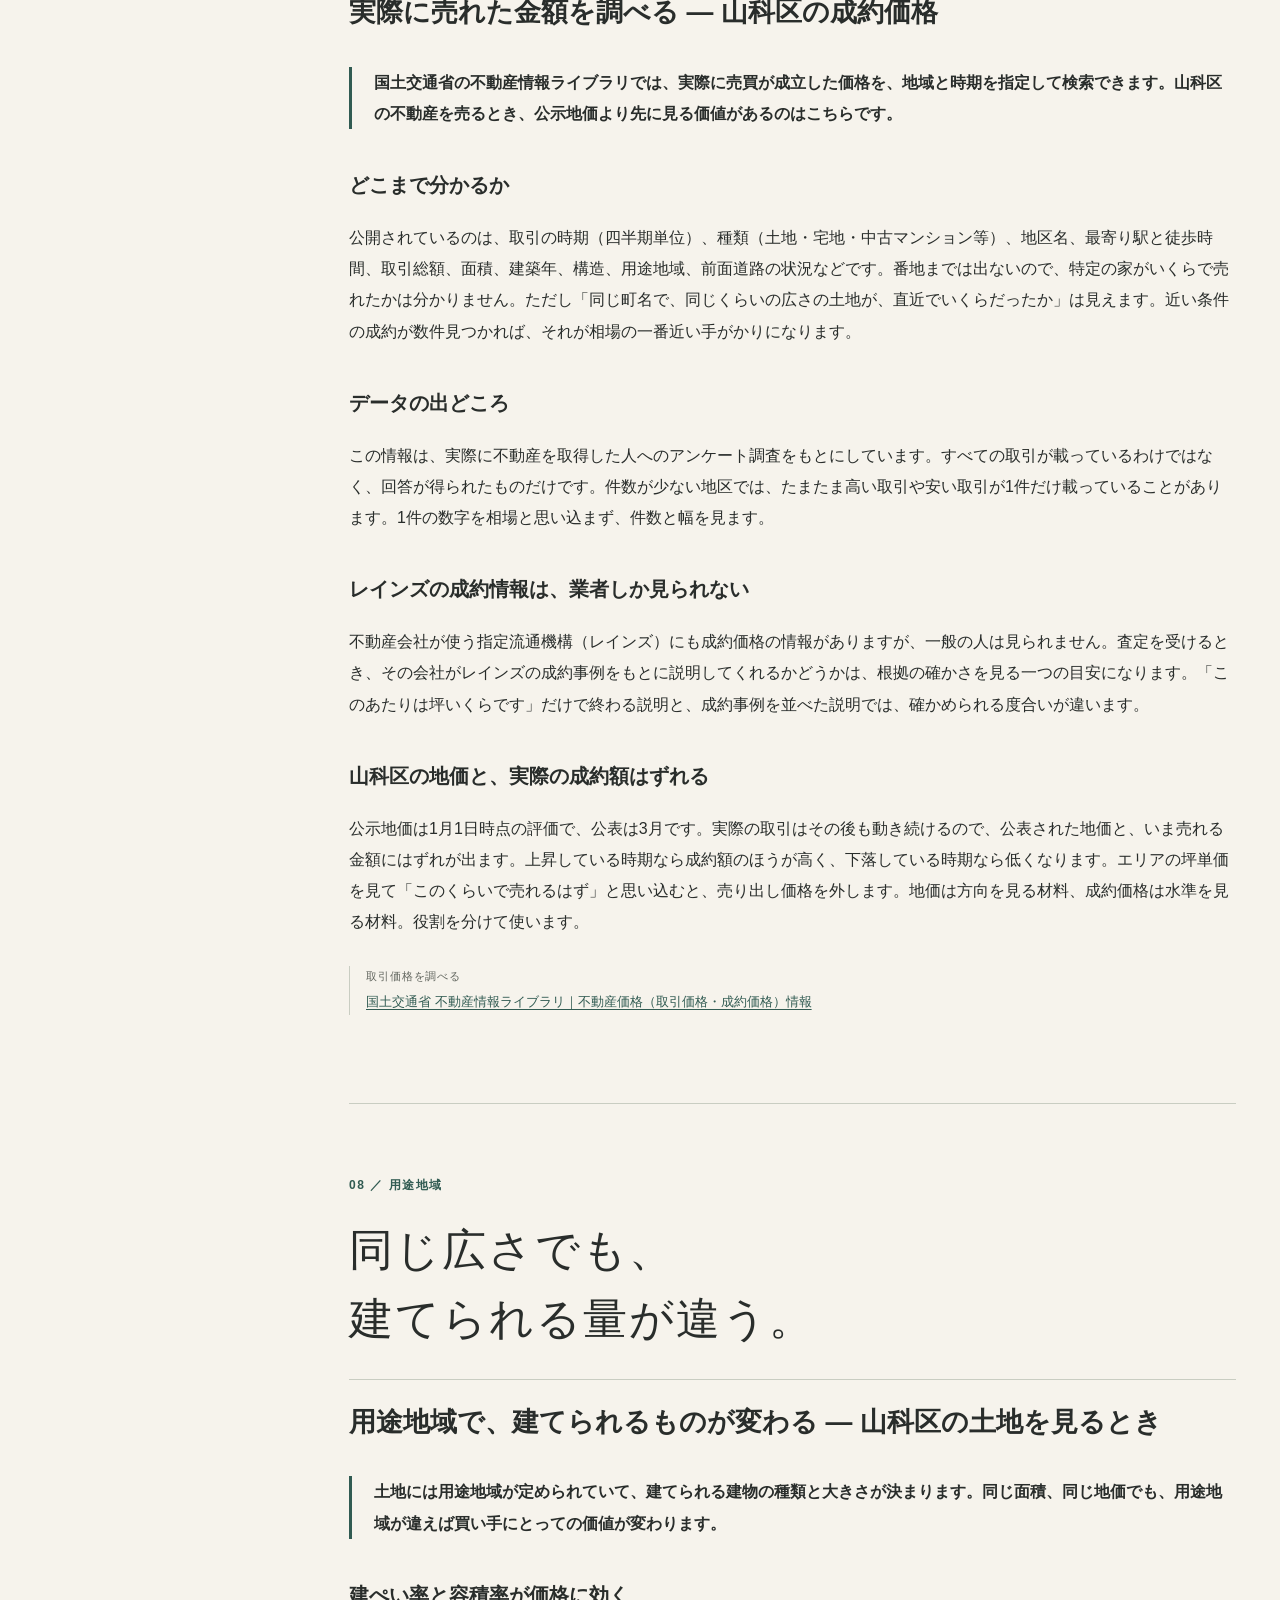
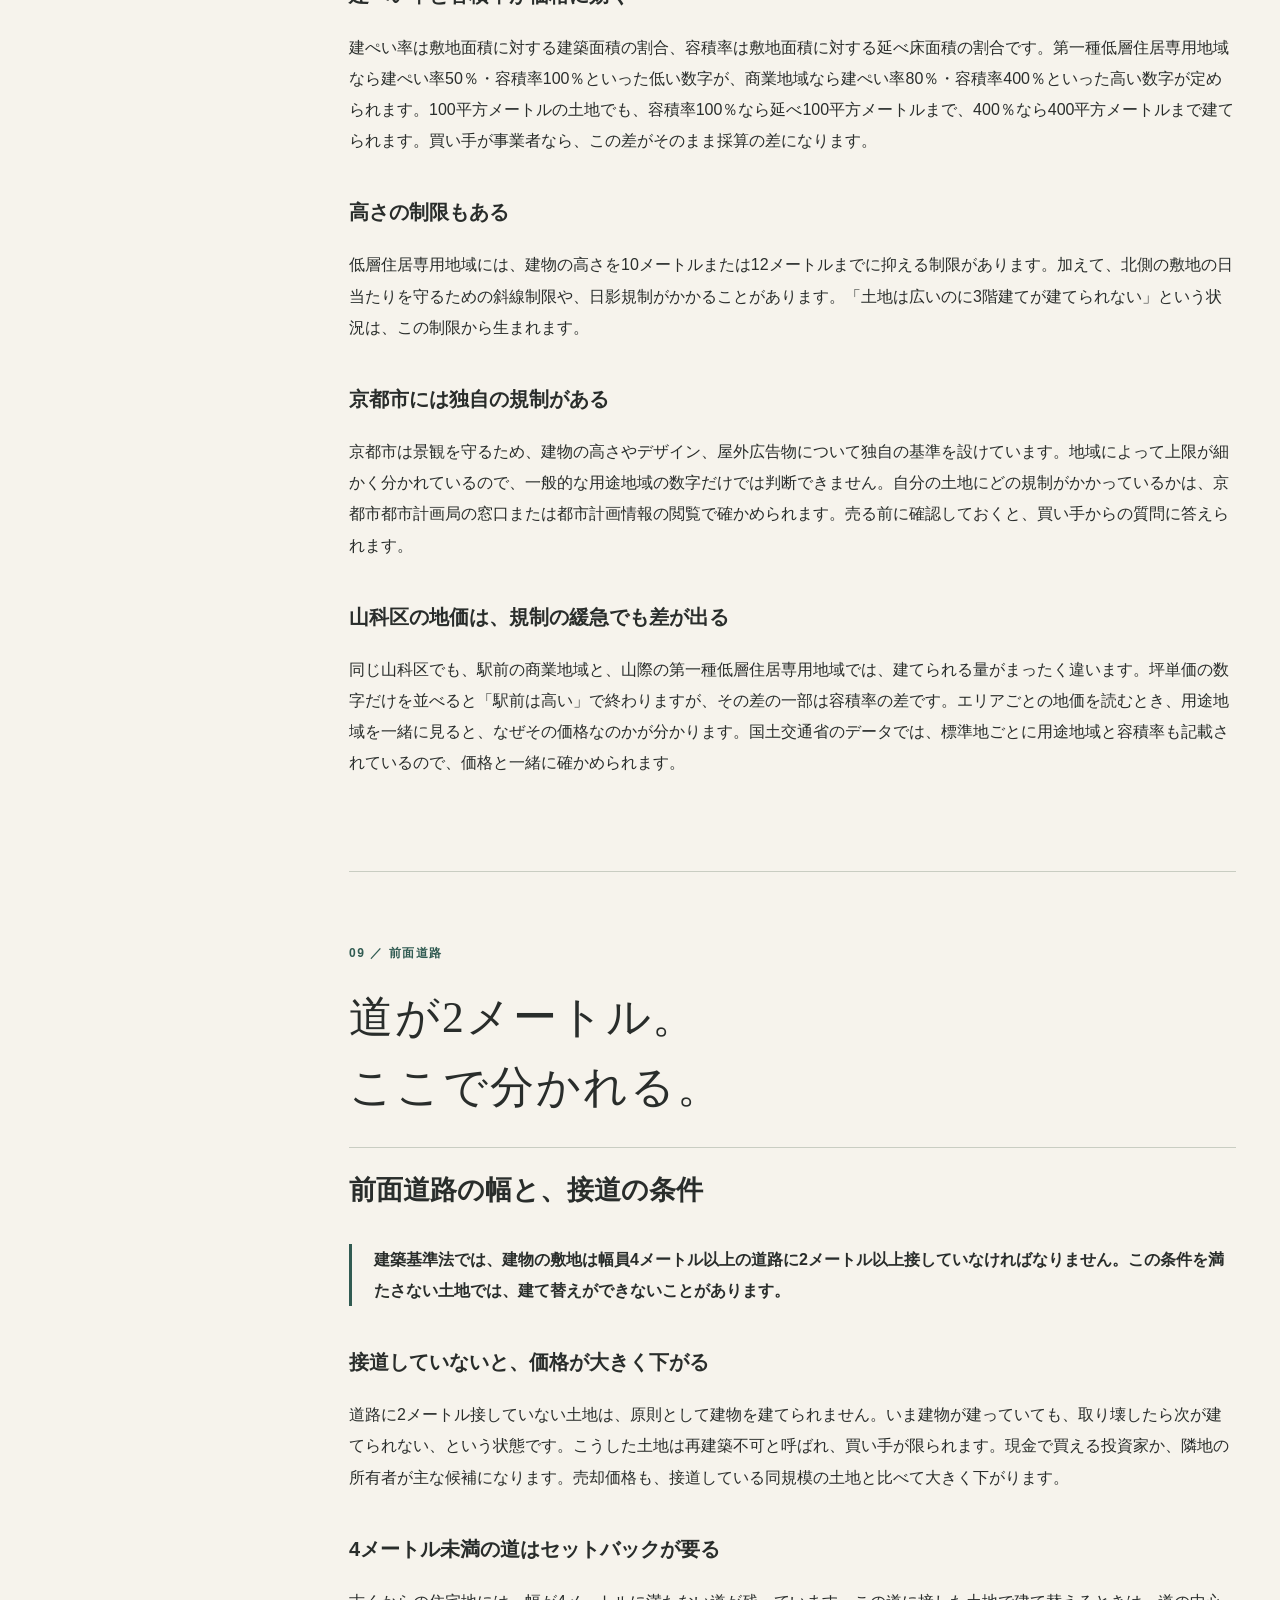
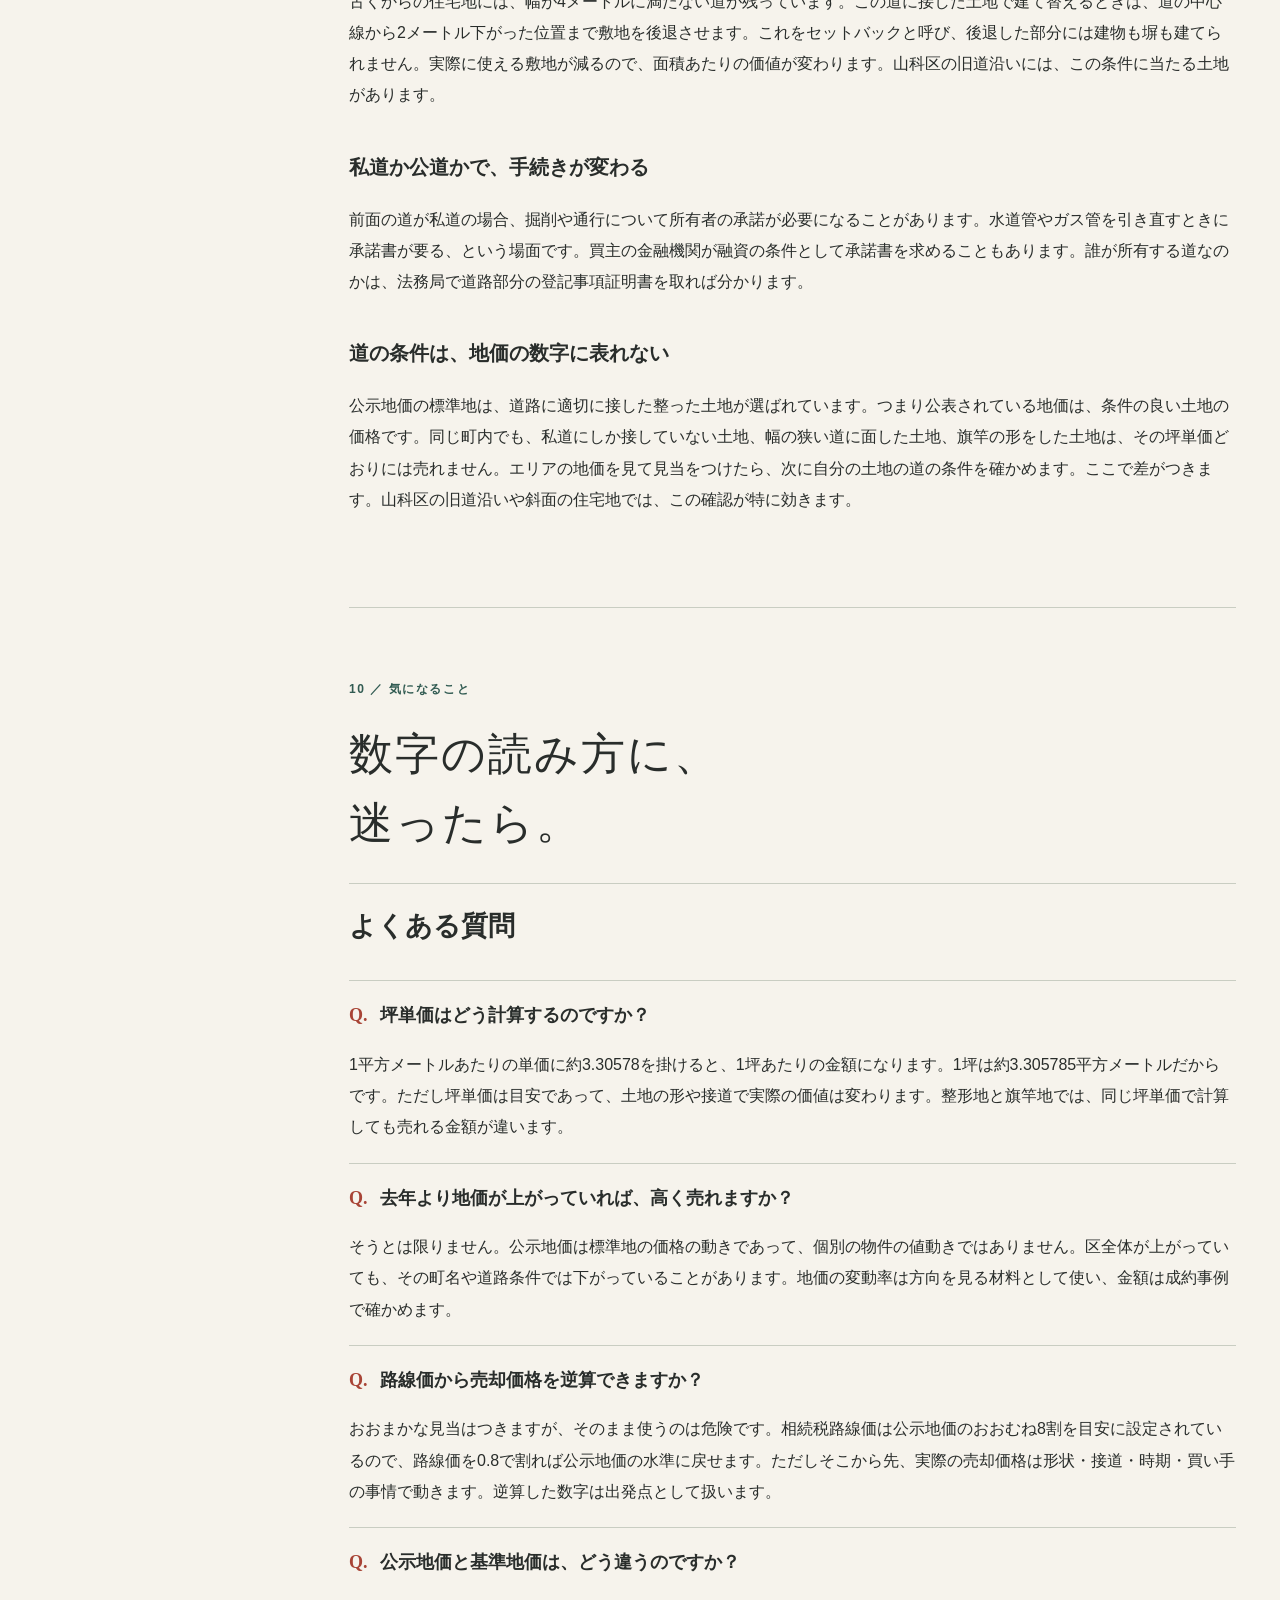
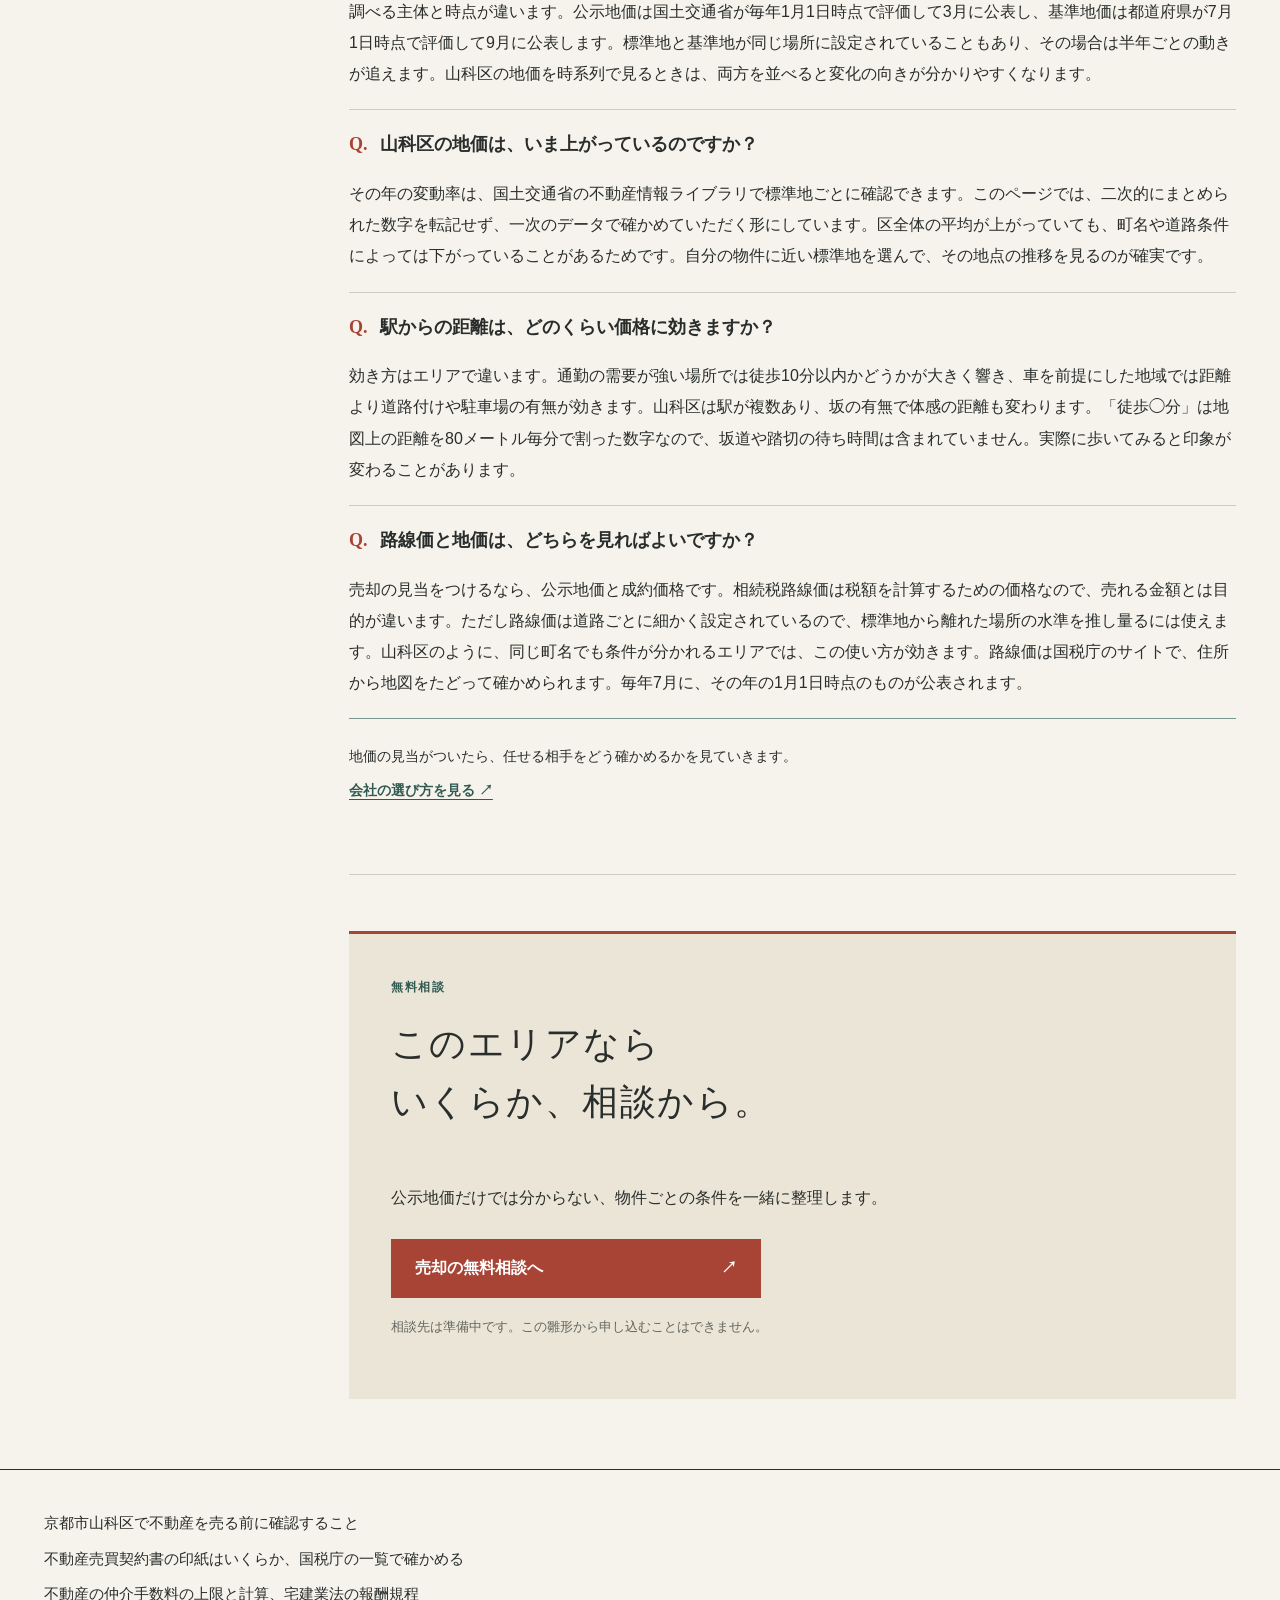
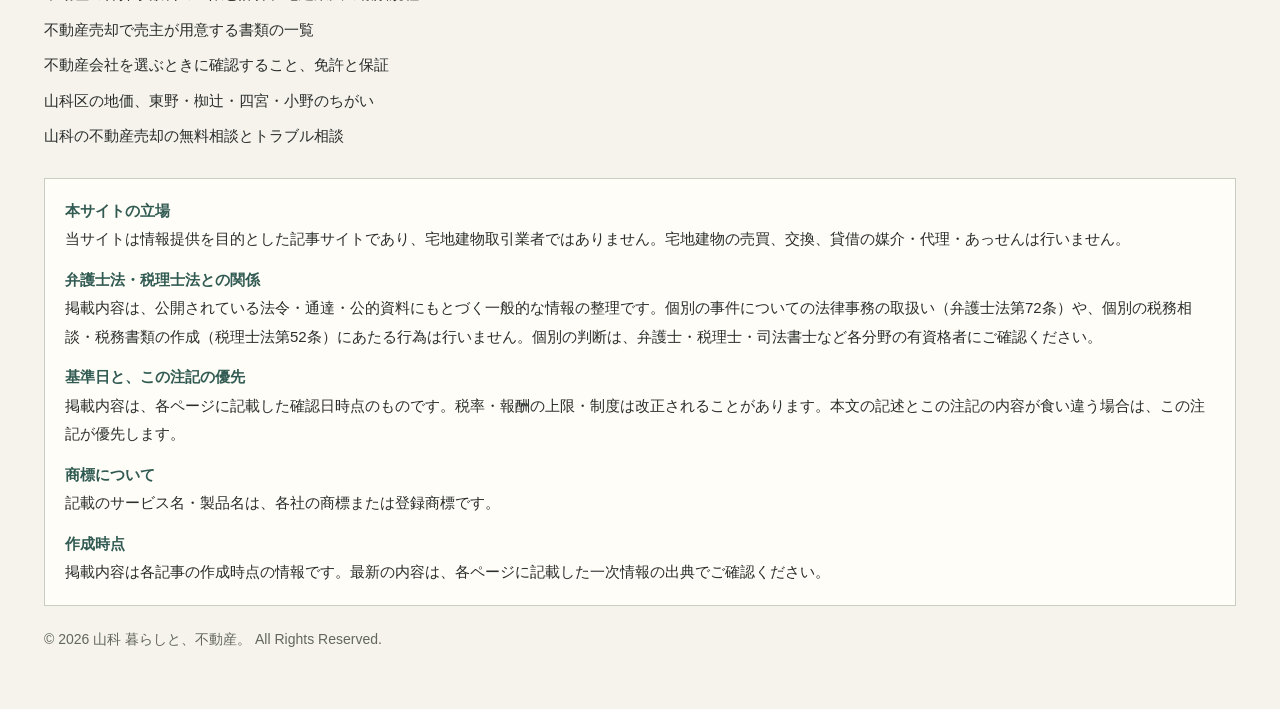
==== commit de308d9a: "SEOの基準外18項目を全部直す(26/28合格・残り2はドメインと公開の判断待ち) SEO正本3,366行を全行読み直し、28項目の検算台帳を作って測った結果、 18項目が基準外だった。全部直した。" ====
--- a/chika/index.html
+++ b/chika/index.html
@@ -4,9 +4,90 @@
   <meta charset="utf-8">
   <meta name="viewport" content="width=device-width, initial-scale=1">
   <meta name="robots" content="noindex, nofollow">
-  <title>山科区の地価｜東野・椥辻・四宮・小野のちがいと読み方</title>
-  <meta name="description" content="京都市山科区の公示地価の読み方、エリア（東野・椥辻・四宮・小野）による違い、盆地の地形が売買条件に関わる理由を一次情報とともに解説します。">
+  <title>東野・椥辻・四宮・小野で地価が変わる。山科区の坪単価とエリアの読み方</title>
+  <meta name="description" content="京都市山科区の地価は、東野・椥辻・四宮・小野とエリアごとに条件が違います。公示地価は標準地の価格であって個別の査定額ではないこと、盆地の高低差と擁壁が売買条件に関わること、同じ土地に公示地価・基準地価・路線価・固定資産税評価額の四つがあること。坪単価という言い方の中身も、国土交通省の一次データから読み解きます。">
   <link rel="stylesheet" href="../誌面.css">
+  <link rel="canonical" href="https://akatsuki-5648.github.io/yamashina-fudousan-seo/chika/">
+  <meta property="og:locale" content="ja_JP">
+  <meta property="og:site_name" content="山科 暮らしと、不動産。">
+  <meta property="og:type" content="article">
+  <meta property="og:title" content="東野・椥辻・四宮・小野で地価が変わる。山科区の坪単価とエリアの読み方">
+  <meta property="og:description" content="京都市山科区の地価は、東野・椥辻・四宮・小野とエリアごとに条件が違います。公示地価は標準地の価格であって個別の査定額ではないこと、盆地の高低差と擁壁が売買条件に関わること、同じ土地に公示地価・基準地価・路線価・固定資産税評価額の四つがあること。坪単価という言い方の中身も、国土交通省の一次データから読み解きます。">
+  <meta property="og:url" content="https://akatsuki-5648.github.io/yamashina-fudousan-seo/chika/">
+  <meta property="og:image" content="https://akatsuki-5648.github.io/yamashina-fudousan-seo/images/og-chika.jpg">
+  <meta property="og:image:width" content="1200">
+  <meta property="og:image:height" content="630">
+  <meta property="og:image:alt" content="山科区の地価と坪単価がエリアで変わることを表した、住宅と生活道路の風景">
+  <meta name="twitter:card" content="summary_large_image">
+  <meta name="twitter:title" content="東野・椥辻・四宮・小野で地価が変わる。山科区の坪単価とエリアの読み方">
+  <meta name="twitter:description" content="京都市山科区の地価は、東野・椥辻・四宮・小野とエリアごとに条件が違います。公示地価は標準地の価格であって個別の査定額ではないこと、盆地の高低差と擁壁が売買条件に関わること、同じ土地に公示地価・基準地価・路線価・固定資産税評価額の四つがあること。坪単価という言い方の中身も、国土交通省の一次データから読み解きます。">
+  <meta name="twitter:image" content="https://akatsuki-5648.github.io/yamashina-fudousan-seo/images/og-chika.jpg">
+  <meta name="twitter:image:alt" content="山科区の地価と坪単価がエリアで変わることを表した、住宅と生活道路の風景">
+  <meta name="theme-color" content="#315B52">
+  <link rel="manifest" href="../site.webmanifest">
+  <link rel="apple-touch-icon" href="../apple-touch-icon.png">
+  <link rel="icon" href="../favicon.ico" sizes="any">
+  <link rel="icon" type="image/png" sizes="32x32" href="../favicon-32x32.png">
+  <script type="application/ld+json">
+{
+ "@context": "https://schema.org",
+ "@graph": [
+  {
+   "@type": "Organization",
+   "@id": "https://akatsuki-5648.github.io/yamashina-fudousan-seo/#org",
+   "name": "山科 暮らしと、不動産。",
+   "url": "https://akatsuki-5648.github.io/yamashina-fudousan-seo/"
+  },
+  {
+   "@type": "WebSite",
+   "@id": "https://akatsuki-5648.github.io/yamashina-fudousan-seo/#website",
+   "url": "https://akatsuki-5648.github.io/yamashina-fudousan-seo/",
+   "name": "山科 暮らしと、不動産。",
+   "inLanguage": "ja",
+   "publisher": {
+    "@id": "https://akatsuki-5648.github.io/yamashina-fudousan-seo/#org"
+   }
+  },
+  {
+   "@type": "BreadcrumbList",
+   "@id": "https://akatsuki-5648.github.io/yamashina-fudousan-seo/chika/#breadcrumb",
+   "itemListElement": [
+    {
+     "@type": "ListItem",
+     "position": 1,
+     "name": "TOP",
+     "item": "https://akatsuki-5648.github.io/yamashina-fudousan-seo/"
+    },
+    {
+     "@type": "ListItem",
+     "position": 2,
+     "name": "山科の地価",
+     "item": "https://akatsuki-5648.github.io/yamashina-fudousan-seo/chika/"
+    }
+   ]
+  },
+  {
+   "@type": "Article",
+   "@id": "https://akatsuki-5648.github.io/yamashina-fudousan-seo/chika/#article",
+   "headline": "東野・椥辻・四宮・小野で地価が変わる。山科区の坪単価とエリアの読み方",
+   "description": "京都市山科区の地価は、東野・椥辻・四宮・小野とエリアごとに条件が違います。公示地価は標準地の価格であって個別の査定額ではないこと、盆地の高低差と擁壁が売買条件に関わること、同じ土地に公示地価・基準地価・路線価・固定資産税評価額の四つがあること。坪単価という言い方の中身も、国土交通省の一次データから読み解きます。",
+   "image": "https://akatsuki-5648.github.io/yamashina-fudousan-seo/images/og-chika.jpg",
+   "datePublished": "2026-09-12",
+   "dateModified": "2026-09-12",
+   "inLanguage": "ja",
+   "isPartOf": {
+    "@id": "https://akatsuki-5648.github.io/yamashina-fudousan-seo/#website"
+   },
+   "publisher": {
+    "@id": "https://akatsuki-5648.github.io/yamashina-fudousan-seo/#org"
+   },
+   "mainEntityOfPage": {
+    "@id": "https://akatsuki-5648.github.io/yamashina-fudousan-seo/chika/"
+   }
+  }
+ ]
+}
+  </script>
 </head>
 <body>
   <a class="skip" href="#article">本文へ進む</a>
@@ -26,7 +107,7 @@
           <p class="cover-meta">売却の手引き <span aria-hidden="true">—</span> 第6号</p>
         </div>
         <figure class="cover-image image-slot">
-          <img src="../images/03-yamashina-street.webp" width="1586" height="992" alt="山科区の地価がエリアで変わる理由を考える、住宅と生活道路のイメージ" fetchpriority="high">
+          <img src="../images/03-yamashina-street.webp" width="1586" height="992" alt="山科区の地価と坪単価がエリアで変わることを表した、住宅と生活道路の風景" fetchpriority="high">
           <span class="image-label">06 ／ 街を読む</span>
           <figcaption>街ごとに異なる暮らしを思い描くための生成イメージ。特定地点や売出し物件ではありません。</figcaption>
         </figure>
@@ -40,6 +121,8 @@
               <li><a href="#chika">公示地価の読み方</a></li><li><a href="#eki">駅で変わる条件</a></li>
               <li><a href="#bonchi">盆地と高低差</a></li><li><a href="#tsugaku">通学区域と生活条件</a></li>
               <li class="contents-core"><a href="#yonshu">4つの価格の違い</a></li><li><a href="#kobetsu">査定額との違い</a></li>
+              <li><a href="#seiyaku">成約価格を調べる</a></li><li><a href="#youto">用途地域の見方</a></li>
+              <li><a href="#sessdou">前面道路と接道</a></li><li><a href="#faq">よくある質問</a></li>
             </ol>
           </nav>
           <p class="aside-note">金額の根拠は、一次データで確認します。</p>
@@ -47,7 +130,7 @@
 
         <div class="article-body">
           <section class="chapter" id="chika" data-target-chars="900" aria-labelledby="chika-title">
-            <header class="chapter-heading"><p class="kicker">01 ／ 地価の基準</p><p class="chapter-copy">公示地価と、<br>実際の売却価格を区別する。</p><h2 id="chika-title">山科区の地価を調べるとき、まず公示地価の性質を知る</h2></header>
+            <header class="chapter-heading"><p class="kicker">01 ／ 地価の基準</p><p class="chapter-copy">公示地価と、<br>実際の売却価格を区別する。</p><h2 id="chika-title">標準地の価格とは何か ― 山科区の地価を調べる前に</h2></header>
             <p class="answer">山科区の地価を調べるとき、公示地価は標準地の価格であって、個別の土地や建物の査定額ではありません。比較する年・用途・標準地を揃えて、地域の傾向を読みます。</p>
             <div class="table-scroll" role="region" aria-label="山科区エリア別の地価確認表" tabindex="0"><table><caption>表1　エリア別の比較枠〈一次データ照合後に記入〉</caption><thead><tr><th scope="col">エリア</th><th scope="col">標準地番号・用途</th><th scope="col">円／㎡・価格時点</th></tr></thead><tbody><tr><th scope="row">東野</th><td>未照合</td><td>未記入</td></tr><tr><th scope="row">椥辻</th><td>未照合</td><td>未記入</td></tr><tr><th scope="row">四宮</th><td>未照合</td><td>未記入</td></tr><tr><th scope="row">小野</th><td>未照合</td><td>未記入</td></tr></tbody></table></div>
             <p class="small">この表は、国土交通省 不動産情報ライブラリの標準地番号を照合してから数字を入れます。二次サイト経由の数値をそのまま転記していません。</p>
@@ -55,12 +138,12 @@
           </section>
 
           <section class="chapter" id="eki" data-target-chars="900" aria-labelledby="eki-title">
-            <header class="chapter-heading"><p class="kicker">02 ／ 駅ごとの違い</p><p class="chapter-copy">同じ山科区でも、<br>駅が変われば条件が変わる。</p><h2 id="eki-title">山科区は3路線が交わる ― 駅ごとに買い手の層が違う</h2></header>
+            <header class="chapter-heading"><p class="kicker">02 ／ 駅ごとの違い</p><p class="chapter-copy">同じ山科区でも、<br>駅が変われば条件が変わる。</p><h2 id="eki-title">駅ごとに買い手の層が違う ― 山科区は3路線が交わる</h2></header>
             <p>山科区には、JRと地下鉄が乗り入れる山科駅のほか、地下鉄東西線の東野・椥辻・小野、京阪京津線の四宮などの駅があります。不動産の売却では、この「どの駅の徒歩圏か」が価格に効きます。同じ山科区内でも、駅ごとに買い手の層が違うためです。京都市中心部や大阪方面への通勤を前提に探す人と、区内で住み替える人とでは、見ている条件が違います。査定を受けるときは、その会社が近隣でどんな不動産取引を扱ってきたかを聞いてみると、地域を分かっているかどうかが見えます。</p>
           </section>
 
           <section class="chapter core-chapter" id="bonchi" data-target-chars="1000" aria-labelledby="bonchi-title">
-            <header class="chapter-heading"><p class="kicker">03 ／ 地形の影響</p><p class="chapter-copy">山科は盆地。<br>高低差が条件になる。</p><h2 id="bonchi-title">山科区は盆地 ― 高低差が不動産売買の条件になることがある</h2></header>
+            <header class="chapter-heading"><p class="kicker">03 ／ 地形の影響</p><p class="chapter-copy">山科は盆地。<br>高低差が条件になる。</p><h2 id="bonchi-title">盆地の高低差が、不動産売買の条件になる ― 山科区の地形</h2></header>
             <p class="answer">山科区は東山連峰に囲まれた盆地で、平坦な市街地と、山際の傾斜地の両方があります。地価がエリアで差を持つのは、この地形の違いも関わっています。</p>
             <p>傾斜のある土地では、擁壁の状態、道路と敷地の高低差、接道の幅が確認事項になります。古い擁壁があると、買主側の金融機関が融資の判断で慎重になることもあります。不動産を売り出す前に、擁壁の造り方が分かる資料が手元にあるかを見ておきます。平坦地であっても、前面道路が私道なのか公道なのか、幅は足りているのかで、建て替えのしやすさが変わります。</p>
           </section>
@@ -94,6 +177,58 @@
             <div class="chapter-next"><p>地価の見方が分かったら、あとは相談で状況を整理します。</p><a href="../soudan/">無料相談を見る <span aria-hidden="true">↗</span></a></div>
           </section>
 
+          <section class="chapter" id="seiyaku" data-target-chars="1100" aria-labelledby="seiyaku-title">
+            <header class="chapter-heading"><p class="kicker">07 ／ 成約価格</p><p class="chapter-copy">公示地価より、<br>近い手がかり。</p><h2 id="seiyaku-title">実際に売れた金額を調べる ― 山科区の成約価格</h2></header>
+            <p class="answer">国土交通省の不動産情報ライブラリでは、実際に売買が成立した価格を、地域と時期を指定して検索できます。山科区の不動産を売るとき、公示地価より先に見る価値があるのはこちらです。</p>
+            <h3>どこまで分かるか</h3>
+            <p>公開されているのは、取引の時期（四半期単位）、種類（土地・宅地・中古マンション等）、地区名、最寄り駅と徒歩時間、取引総額、面積、建築年、構造、用途地域、前面道路の状況などです。番地までは出ないので、特定の家がいくらで売れたかは分かりません。ただし「同じ町名で、同じくらいの広さの土地が、直近でいくらだったか」は見えます。近い条件の成約が数件見つかれば、それが相場の一番近い手がかりになります。</p>
+            <h3>データの出どころ</h3>
+            <p>この情報は、実際に不動産を取得した人へのアンケート調査をもとにしています。すべての取引が載っているわけではなく、回答が得られたものだけです。件数が少ない地区では、たまたま高い取引や安い取引が1件だけ載っていることがあります。1件の数字を相場と思い込まず、件数と幅を見ます。</p>
+            <h3>レインズの成約情報は、業者しか見られない</h3>
+            <p>不動産会社が使う指定流通機構（レインズ）にも成約価格の情報がありますが、一般の人は見られません。査定を受けるとき、その会社がレインズの成約事例をもとに説明してくれるかどうかは、根拠の確かさを見る一つの目安になります。「このあたりは坪いくらです」だけで終わる説明と、成約事例を並べた説明では、確かめられる度合いが違います。</p>
+            <h3>山科区の地価と、実際の成約額はずれる</h3>
+            <p>公示地価は1月1日時点の評価で、公表は3月です。実際の取引はその後も動き続けるので、公表された地価と、いま売れる金額にはずれが出ます。上昇している時期なら成約額のほうが高く、下落している時期なら低くなります。エリアの坪単価を見て「このくらいで売れるはず」と思い込むと、売り出し価格を外します。地価は方向を見る材料、成約価格は水準を見る材料。役割を分けて使います。</p>
+            <p class="source"><span>取引価格を調べる</span><a href="https://www.reinfolib.mlit.go.jp/realEstatePrices/">国土交通省 不動産情報ライブラリ｜不動産価格（取引価格・成約価格）情報</a></p>
+          </section>
+
+          <section class="chapter" id="youto" data-target-chars="1100" aria-labelledby="youto-title">
+            <header class="chapter-heading"><p class="kicker">08 ／ 用途地域</p><p class="chapter-copy">同じ広さでも、<br>建てられる量が違う。</p><h2 id="youto-title">用途地域で、建てられるものが変わる ― 山科区の土地を見るとき</h2></header>
+            <p class="answer">土地には用途地域が定められていて、建てられる建物の種類と大きさが決まります。同じ面積、同じ地価でも、用途地域が違えば買い手にとっての価値が変わります。</p>
+            <h3>建ぺい率と容積率が価格に効く</h3>
+            <p>建ぺい率は敷地面積に対する建築面積の割合、容積率は敷地面積に対する延べ床面積の割合です。第一種低層住居専用地域なら建ぺい率50％・容積率100％といった低い数字が、商業地域なら建ぺい率80％・容積率400％といった高い数字が定められます。100平方メートルの土地でも、容積率100％なら延べ100平方メートルまで、400％なら400平方メートルまで建てられます。買い手が事業者なら、この差がそのまま採算の差になります。</p>
+            <h3>高さの制限もある</h3>
+            <p>低層住居専用地域には、建物の高さを10メートルまたは12メートルまでに抑える制限があります。加えて、北側の敷地の日当たりを守るための斜線制限や、日影規制がかかることがあります。「土地は広いのに3階建てが建てられない」という状況は、この制限から生まれます。</p>
+            <h3>京都市には独自の規制がある</h3>
+            <p>京都市は景観を守るため、建物の高さやデザイン、屋外広告物について独自の基準を設けています。地域によって上限が細かく分かれているので、一般的な用途地域の数字だけでは判断できません。自分の土地にどの規制がかかっているかは、京都市都市計画局の窓口または都市計画情報の閲覧で確かめられます。売る前に確認しておくと、買い手からの質問に答えられます。</p>
+            <h3>山科区の地価は、規制の緩急でも差が出る</h3>
+            <p>同じ山科区でも、駅前の商業地域と、山際の第一種低層住居専用地域では、建てられる量がまったく違います。坪単価の数字だけを並べると「駅前は高い」で終わりますが、その差の一部は容積率の差です。エリアごとの地価を読むとき、用途地域を一緒に見ると、なぜその価格なのかが分かります。国土交通省のデータでは、標準地ごとに用途地域と容積率も記載されているので、価格と一緒に確かめられます。</p>
+          </section>
+
+          <section class="chapter" id="sesudou" data-target-chars="1000" aria-labelledby="sesudou-title">
+            <header class="chapter-heading"><p class="kicker">09 ／ 前面道路</p><p class="chapter-copy">道が2メートル。<br>ここで分かれる。</p><h2 id="sesudou-title">前面道路の幅と、接道の条件</h2></header>
+            <p class="answer">建築基準法では、建物の敷地は幅員4メートル以上の道路に2メートル以上接していなければなりません。この条件を満たさない土地では、建て替えができないことがあります。</p>
+            <h3>接道していないと、価格が大きく下がる</h3>
+            <p>道路に2メートル接していない土地は、原則として建物を建てられません。いま建物が建っていても、取り壊したら次が建てられない、という状態です。こうした土地は再建築不可と呼ばれ、買い手が限られます。現金で買える投資家か、隣地の所有者が主な候補になります。売却価格も、接道している同規模の土地と比べて大きく下がります。</p>
+            <h3>4メートル未満の道はセットバックが要る</h3>
+            <p>古くからの住宅地には、幅が4メートルに満たない道が残っています。この道に接した土地で建て替えるときは、道の中心線から2メートル下がった位置まで敷地を後退させます。これをセットバックと呼び、後退した部分には建物も塀も建てられません。実際に使える敷地が減るので、面積あたりの価値が変わります。山科区の旧道沿いには、この条件に当たる土地があります。</p>
+            <h3>私道か公道かで、手続きが変わる</h3>
+            <p>前面の道が私道の場合、掘削や通行について所有者の承諾が必要になることがあります。水道管やガス管を引き直すときに承諾書が要る、という場面です。買主の金融機関が融資の条件として承諾書を求めることもあります。誰が所有する道なのかは、法務局で道路部分の登記事項証明書を取れば分かります。</p>
+            <h3>道の条件は、地価の数字に表れない</h3>
+            <p>公示地価の標準地は、道路に適切に接した整った土地が選ばれています。つまり公表されている地価は、条件の良い土地の価格です。同じ町内でも、私道にしか接していない土地、幅の狭い道に面した土地、旗竿の形をした土地は、その坪単価どおりには売れません。エリアの地価を見て見当をつけたら、次に自分の土地の道の条件を確かめます。ここで差がつきます。山科区の旧道沿いや斜面の住宅地では、この確認が特に効きます。</p>
+          </section>
+
+          <section class="chapter" id="faq" data-target-chars="700" aria-labelledby="faq-title">
+            <header class="chapter-heading"><p class="kicker">10 ／ 気になること</p><p class="chapter-copy">数字の読み方に、<br>迷ったら。</p><h2 id="faq-title">よくある質問</h2></header>
+            <div class="faq-item"><h3>坪単価はどう計算するのですか？</h3><p>1平方メートルあたりの単価に約3.30578を掛けると、1坪あたりの金額になります。1坪は約3.305785平方メートルだからです。ただし坪単価は目安であって、土地の形や接道で実際の価値は変わります。整形地と旗竿地では、同じ坪単価で計算しても売れる金額が違います。</p></div>
+            <div class="faq-item"><h3>去年より地価が上がっていれば、高く売れますか？</h3><p>そうとは限りません。公示地価は標準地の価格の動きであって、個別の物件の値動きではありません。区全体が上がっていても、その町名や道路条件では下がっていることがあります。地価の変動率は方向を見る材料として使い、金額は成約事例で確かめます。</p></div>
+            <div class="faq-item"><h3>路線価から売却価格を逆算できますか？</h3><p>おおまかな見当はつきますが、そのまま使うのは危険です。相続税路線価は公示地価のおおむね8割を目安に設定されているので、路線価を0.8で割れば公示地価の水準に戻せます。ただしそこから先、実際の売却価格は形状・接道・時期・買い手の事情で動きます。逆算した数字は出発点として扱います。</p></div>
+            <div class="faq-item"><h3>公示地価と基準地価は、どう違うのですか？</h3><p>調べる主体と時点が違います。公示地価は国土交通省が毎年1月1日時点で評価して3月に公表し、基準地価は都道府県が7月1日時点で評価して9月に公表します。標準地と基準地が同じ場所に設定されていることもあり、その場合は半年ごとの動きが追えます。山科区の地価を時系列で見るときは、両方を並べると変化の向きが分かりやすくなります。</p></div>
+            <div class="faq-item"><h3>山科区の地価は、いま上がっているのですか？</h3><p>その年の変動率は、国土交通省の不動産情報ライブラリで標準地ごとに確認できます。このページでは、二次的にまとめられた数字を転記せず、一次のデータで確かめていただく形にしています。区全体の平均が上がっていても、町名や道路条件によっては下がっていることがあるためです。自分の物件に近い標準地を選んで、その地点の推移を見るのが確実です。</p></div>
+            <div class="faq-item"><h3>駅からの距離は、どのくらい価格に効きますか？</h3><p>効き方はエリアで違います。通勤の需要が強い場所では徒歩10分以内かどうかが大きく響き、車を前提にした地域では距離より道路付けや駐車場の有無が効きます。山科区は駅が複数あり、坂の有無で体感の距離も変わります。「徒歩◯分」は地図上の距離を80メートル毎分で割った数字なので、坂道や踏切の待ち時間は含まれていません。実際に歩いてみると印象が変わることがあります。</p></div>
+            <div class="faq-item"><h3>路線価と地価は、どちらを見ればよいですか？</h3><p>売却の見当をつけるなら、公示地価と成約価格です。相続税路線価は税額を計算するための価格なので、売れる金額とは目的が違います。ただし路線価は道路ごとに細かく設定されているので、標準地から離れた場所の水準を推し量るには使えます。山科区のように、同じ町名でも条件が分かれるエリアでは、この使い方が効きます。路線価は国税庁のサイトで、住所から地図をたどって確かめられます。毎年7月に、その年の1月1日時点のものが公表されます。</p></div>
+            <div class="chapter-next"><p>地価の見当がついたら、任せる相手をどう確かめるかを見ていきます。</p><a href="../kaisha/">会社の選び方を見る <span aria-hidden="true">↗</span></a></div>
+          </section>
+
           <aside class="consultation" id="consultation" aria-labelledby="consultation-title">
             <p class="kicker">無料相談</p><p id="consultation-title" class="consultation-title">このエリアなら<br>いくらか、相談から。</p>
             <p>公示地価だけでは分からない、物件ごとの条件を一緒に整理します。</p>
@@ -104,6 +239,12 @@
       </div>
     </article>
   </main>
-  <footer class="footer wrap"><p>山科区の地価｜東野・椥辻・四宮・小野のちがい</p><a href="../">TOPへ ↑</a></footer>
+  <footer class="footer">
+    <div class="wrap footer-inner">
+      <nav class="footer-map" aria-label="このサイトの全ページ"><a href="../">京都市山科区で不動産を売る前に確認すること</a><a href="../inshi/">不動産売買契約書の印紙はいくらか、国税庁の一覧で確かめる</a><a href="../tesuryo/">不動産の仲介手数料の上限と計算、宅建業法の報酬規程</a><a href="../shorui/">不動産売却で売主が用意する書類の一覧</a><a href="../kaisha/">不動産会社を選ぶときに確認すること、免許と保証</a><a href="../chika/" aria-current="page">山科区の地価、東野・椥辻・四宮・小野のちがい</a><a href="../soudan/">山科の不動産売却の無料相談とトラブル相談</a></nav>
+      <div class="footer-notes"><p><strong>本サイトの立場</strong>当サイトは情報提供を目的とした記事サイトであり、宅地建物取引業者ではありません。宅地建物の売買、交換、貸借の媒介・代理・あっせんは行いません。</p><p><strong>弁護士法・税理士法との関係</strong>掲載内容は、公開されている法令・通達・公的資料にもとづく一般的な情報の整理です。個別の事件についての法律事務の取扱い（弁護士法第72条）や、個別の税務相談・税務書類の作成（税理士法第52条）にあたる行為は行いません。個別の判断は、弁護士・税理士・司法書士など各分野の有資格者にご確認ください。</p><p><strong>基準日と、この注記の優先</strong>掲載内容は、各ページに記載した確認日時点のものです。税率・報酬の上限・制度は改正されることがあります。本文の記述とこの注記の内容が食い違う場合は、この注記が優先します。</p><p><strong>商標について</strong>記載のサービス名・製品名は、各社の商標または登録商標です。</p><p><strong>作成時点</strong>掲載内容は各記事の作成時点の情報です。最新の内容は、各ページに記載した一次情報の出典でご確認ください。</p></div>
+      <div class="footer-bottom"><p class="footer-copy">&copy; 2026 山科 暮らしと、不動産。 All Rights Reserved.</p></div>
+    </div>
+  </footer>
 </body>
 </html>
--- a/誌面.css
+++ b/誌面.css
@@ -4,5 +4,18 @@
 @media(min-width:1500px){.wrap{width:1240px}}
 @media(max-width:1050px){.wrap{width:calc(100% - 48px)}.cover{gap:28px;padding-top:45px}.cover-image{min-height:430px}.reading-layout{grid-template-columns:190px minmax(0,1fr);gap:34px}.masthead nav{gap:14px}.wordmark span{display:block;border:0;padding:0;margin:0;font-size:10px}.core-chapter{margin-inline:0;padding:28px}.flow-list li{grid-template-columns:30px 1fr}.flow-list span{grid-column:2}}
 @media(max-width:760px){body{font-size:16px}.wrap{width:calc(100% - 36px)}.masthead{padding-block:18px;align-items:center}.wordmark{font-size:28px}.masthead nav a:not(.nav-cta){display:none}.masthead nav{font-size:12px}.cover{grid-template-columns:1fr;padding-block:38px 44px;gap:28px}.cover .eyebrow{font-size:11px;margin-bottom:22px}.display-copy{font-size:clamp(38px,9.7vw,60px);margin-bottom:24px}.cover h1{font-size:21px}.desktop-break{display:none}.lead{font-size:14px}.cover-meta{margin-top:20px}.cover-image{min-height:0}.cover-image img{height:330px;flex:none;border-radius:40% 40% 0 0}.image-label{right:-8px}.reading-layout{display:block;padding-top:28px}.contents{position:static;padding:0;margin-bottom:38px}.contents ol{columns:2;column-gap:20px;margin-bottom:18px}.contents li{break-inside:avoid;font-size:12px;padding-block:10px}.contents a{gap:8px}.aside-note{display:none}.chapter{padding-bottom:40px;margin-bottom:36px}.chapter-copy{font-size:32px}.chapter-heading h2{font-size:22px}.chapter-heading{margin-bottom:24px}h3{font-size:19px}.answer{padding-left:16px}.formula{padding:20px}.core-chapter{padding:30px 20px;margin-inline:-8px}.core-chapter .chapter-copy{font-size:32px}.law-item{grid-template-columns:29px minmax(0,1fr);gap:12px}.law-number{font-size:25px}.scope-note{padding:15px}.consultation{padding:30px 22px}.consultation-title{font-size:30px}.footer{align-items:center}.table-scroll{background:linear-gradient(90deg,transparent 95%,rgba(41,45,43,.08))}}
-@media(prefers-reduced-motion:reduce){html{scroll-behavior:auto}}
+@media(prefers-reduced-motion:reduce){html{scroll-behavior:auto}}/* ★フッター（§53 注記／§45① ページ単位のリンク）2026-09-12 */
+.footer{display:block;border-top:1px solid var(--ink);padding-block:40px 56px;font-size:15px}
+.footer .footer-inner{display:block}
+.footer-map{display:flex;flex-direction:column;gap:9px;margin:0 0 28px}
+.footer-map a{font-size:15px;line-height:1.7;color:var(--ink);text-decoration:none;border-bottom:1px solid transparent;width:fit-content}
+.footer-map a:hover{border-bottom-color:var(--green)}
+.footer-notes{border:1px solid var(--rule);padding:18px 20px;margin:0 0 20px;background:var(--white)}
+.footer-notes p{font-size:15px;line-height:1.9;margin:0 0 12px;color:var(--ink)}
+.footer-notes p:last-child{margin-bottom:0}
+.footer-notes strong{display:block;color:var(--green);font-weight:600}
+.footer-bottom{display:flex;justify-content:space-between;align-items:center;gap:16px;flex-wrap:wrap}
+.footer-copy{font-size:14px;color:var(--muted);margin:0}
+.footer-bottom a{font-size:14px;color:var(--muted)}
+@media(max-width:760px){.footer-map a{font-size:14px}.footer-notes p{font-size:14px}}
 @media print{body{font-size:11pt;background:white;color:black}.draft-note,.masthead,.contents,.skip,.footer,.consultation{display:none}.wrap{width:100%}.cover{display:block;padding:0}.cover-image,.inset-image,.area-image{display:none}.display-copy{font-size:30pt}.reading-layout{display:block;border:0}.chapter{margin:0;padding:20px 0;break-inside:auto}.core-chapter{background:white;color:black;margin:0;padding:20px 0}.core-chapter a,.core-chapter .kicker,.core-chapter .source span,.core-chapter .source small,.core-chapter caption{color:black}.table-scroll{overflow:visible}table,.core-chapter table{min-width:0}thead{display:table-header-group}tr,h2,h3{break-inside:avoid}.chapter-copy{font-size:23pt}a{color:black}.source a::after{content:" (" attr(href) ")";font-size:8pt}.core-chapter .law-number{color:black}}
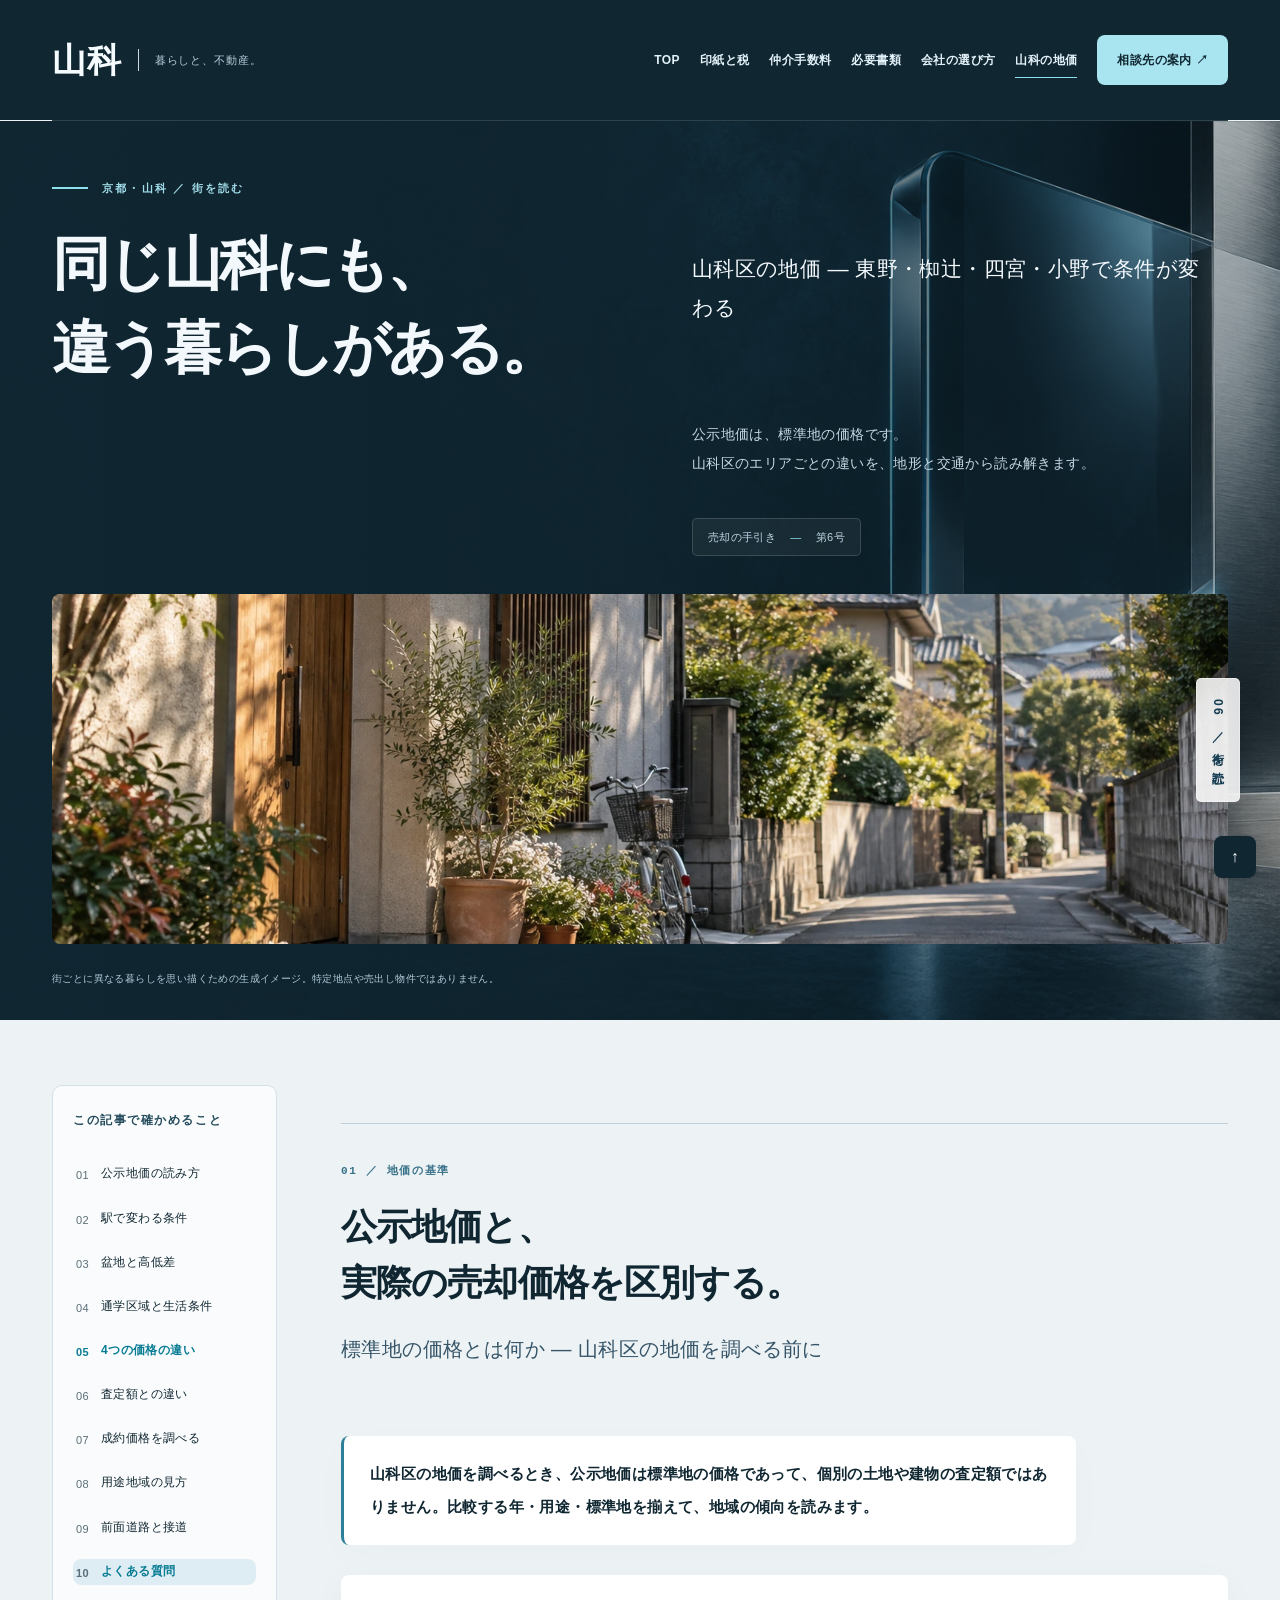
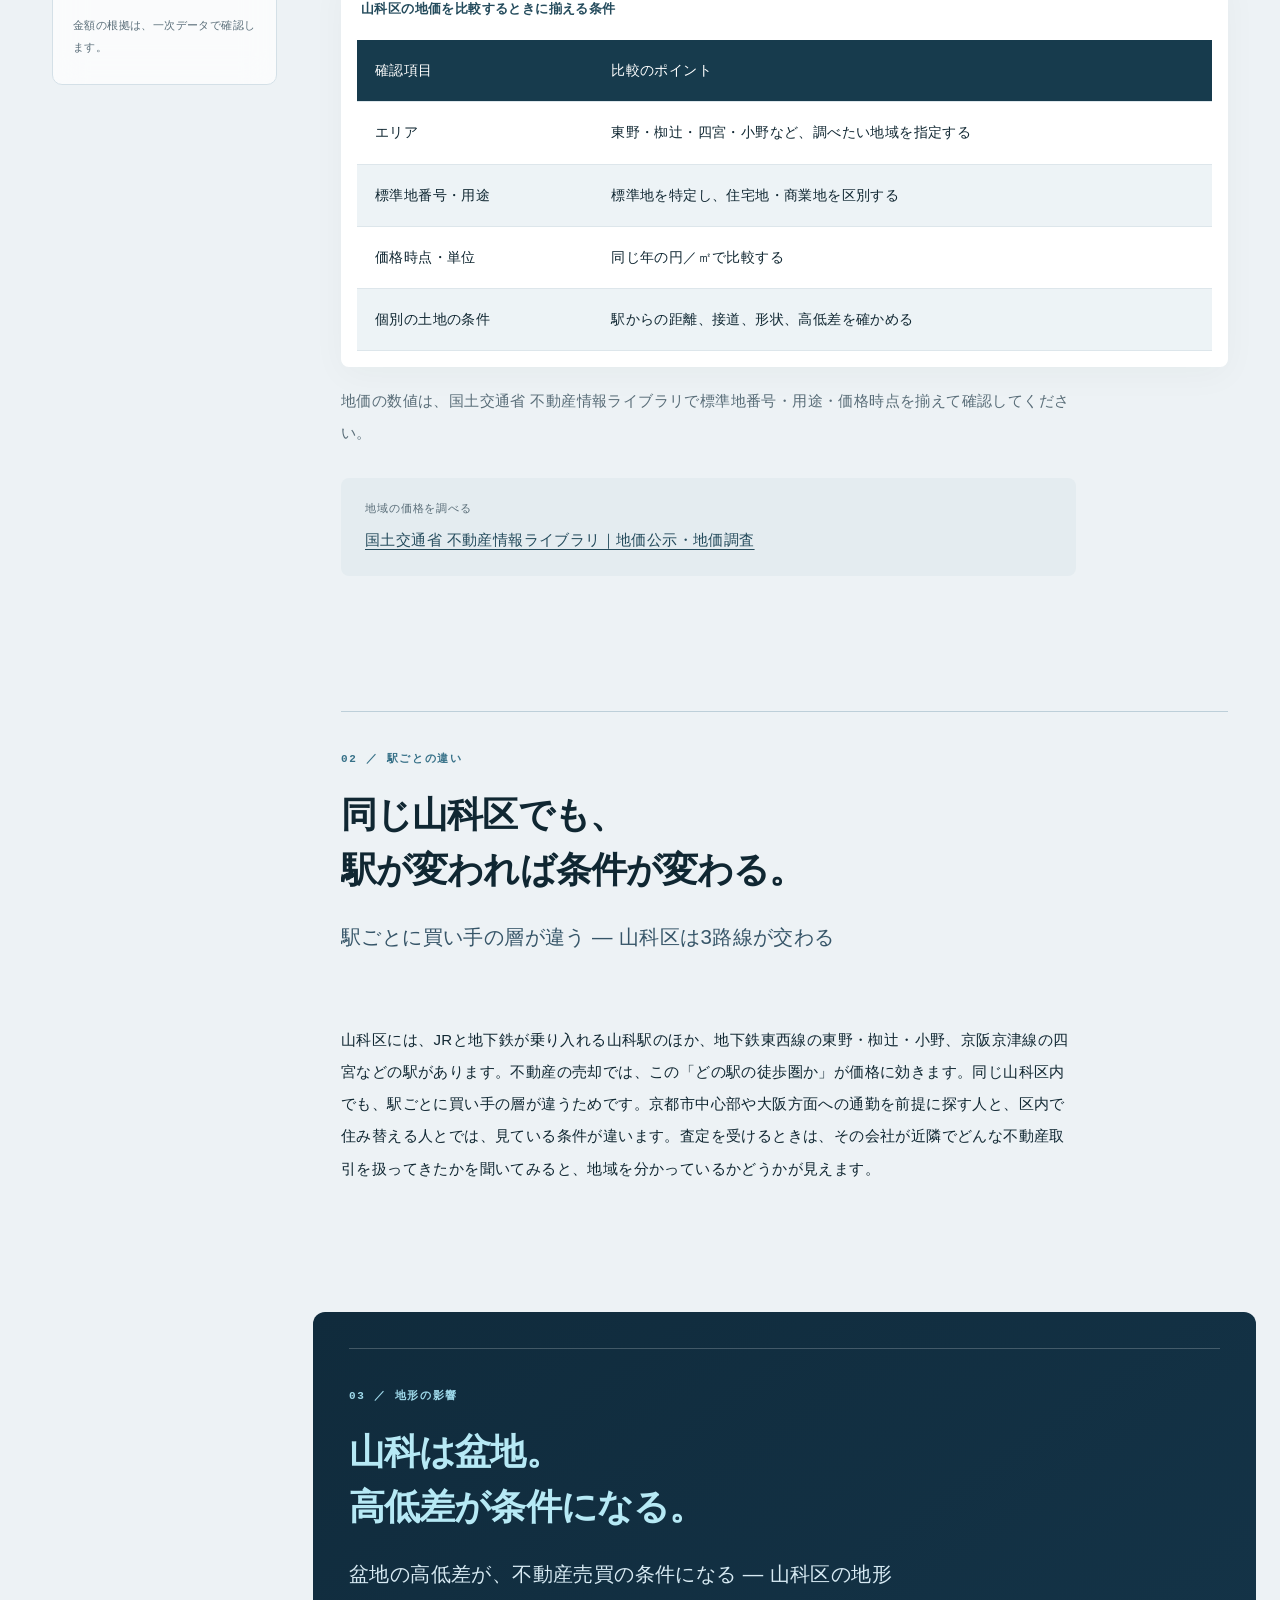
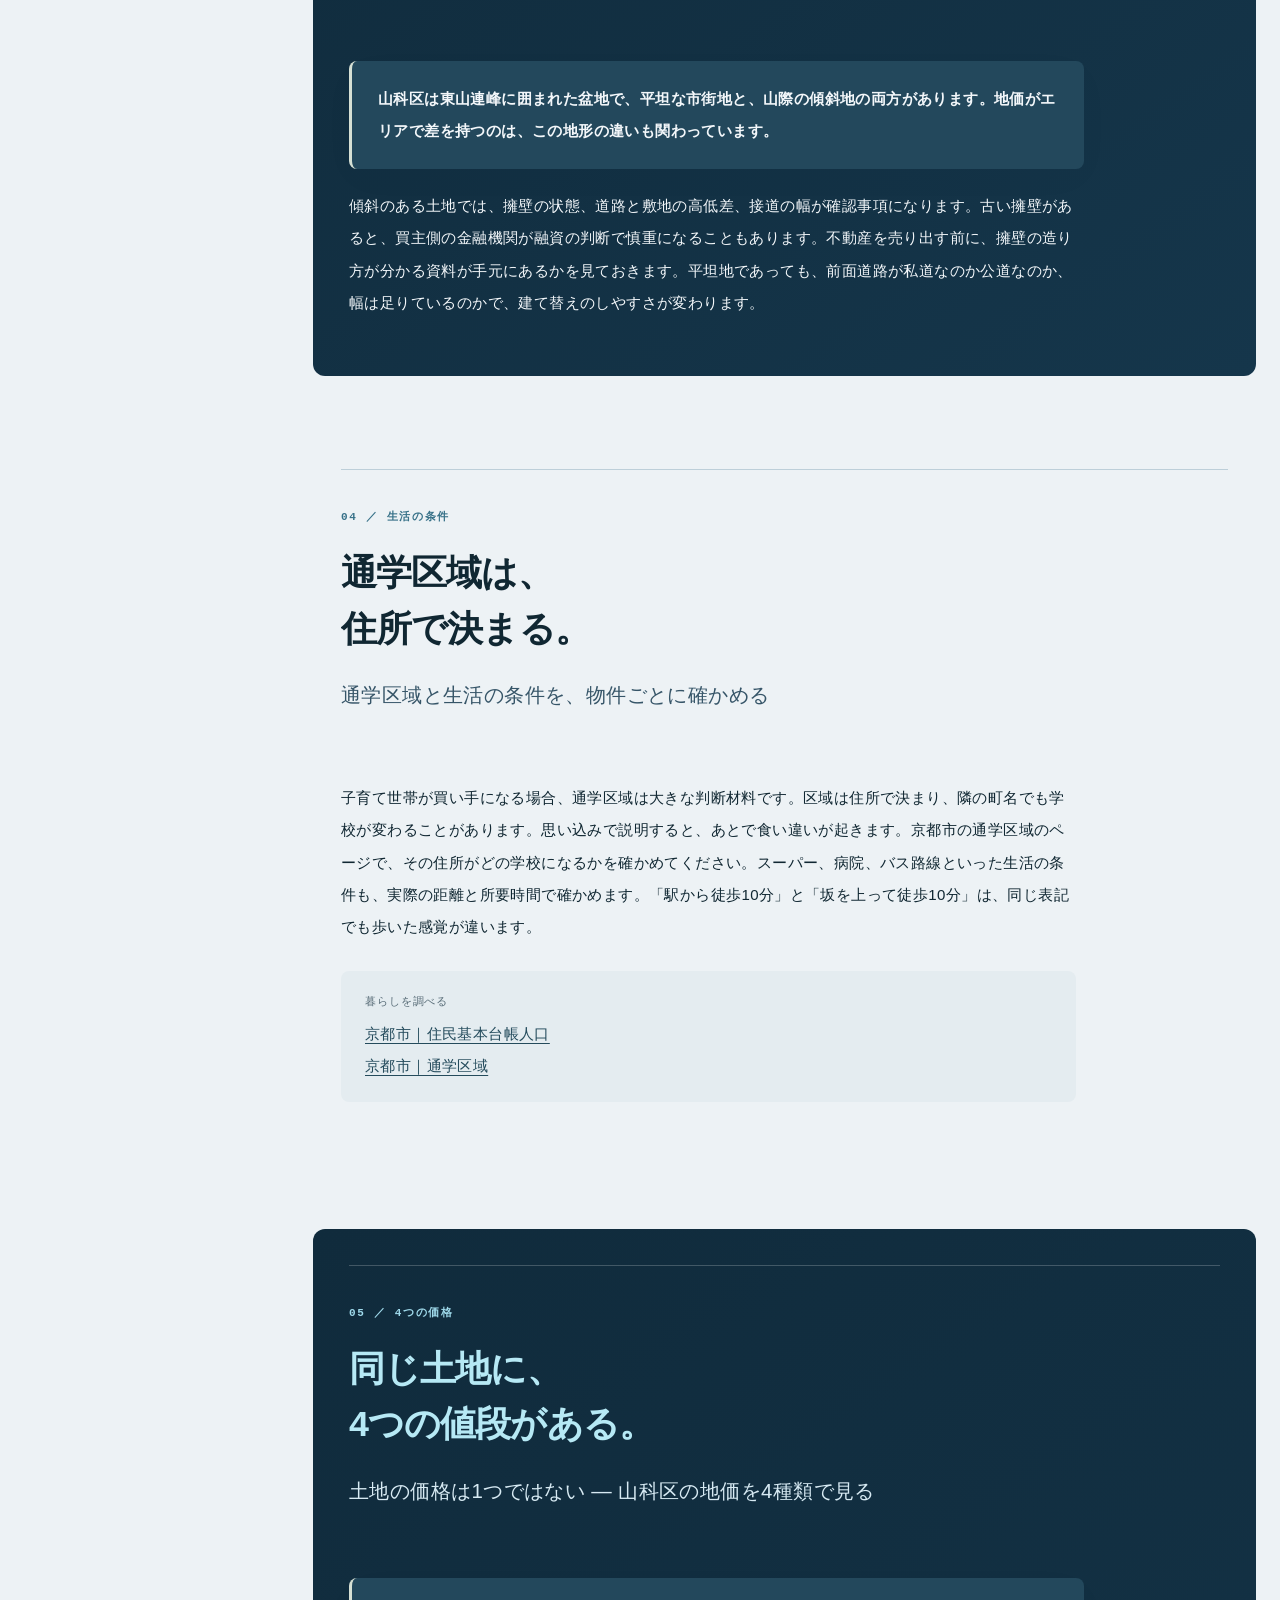
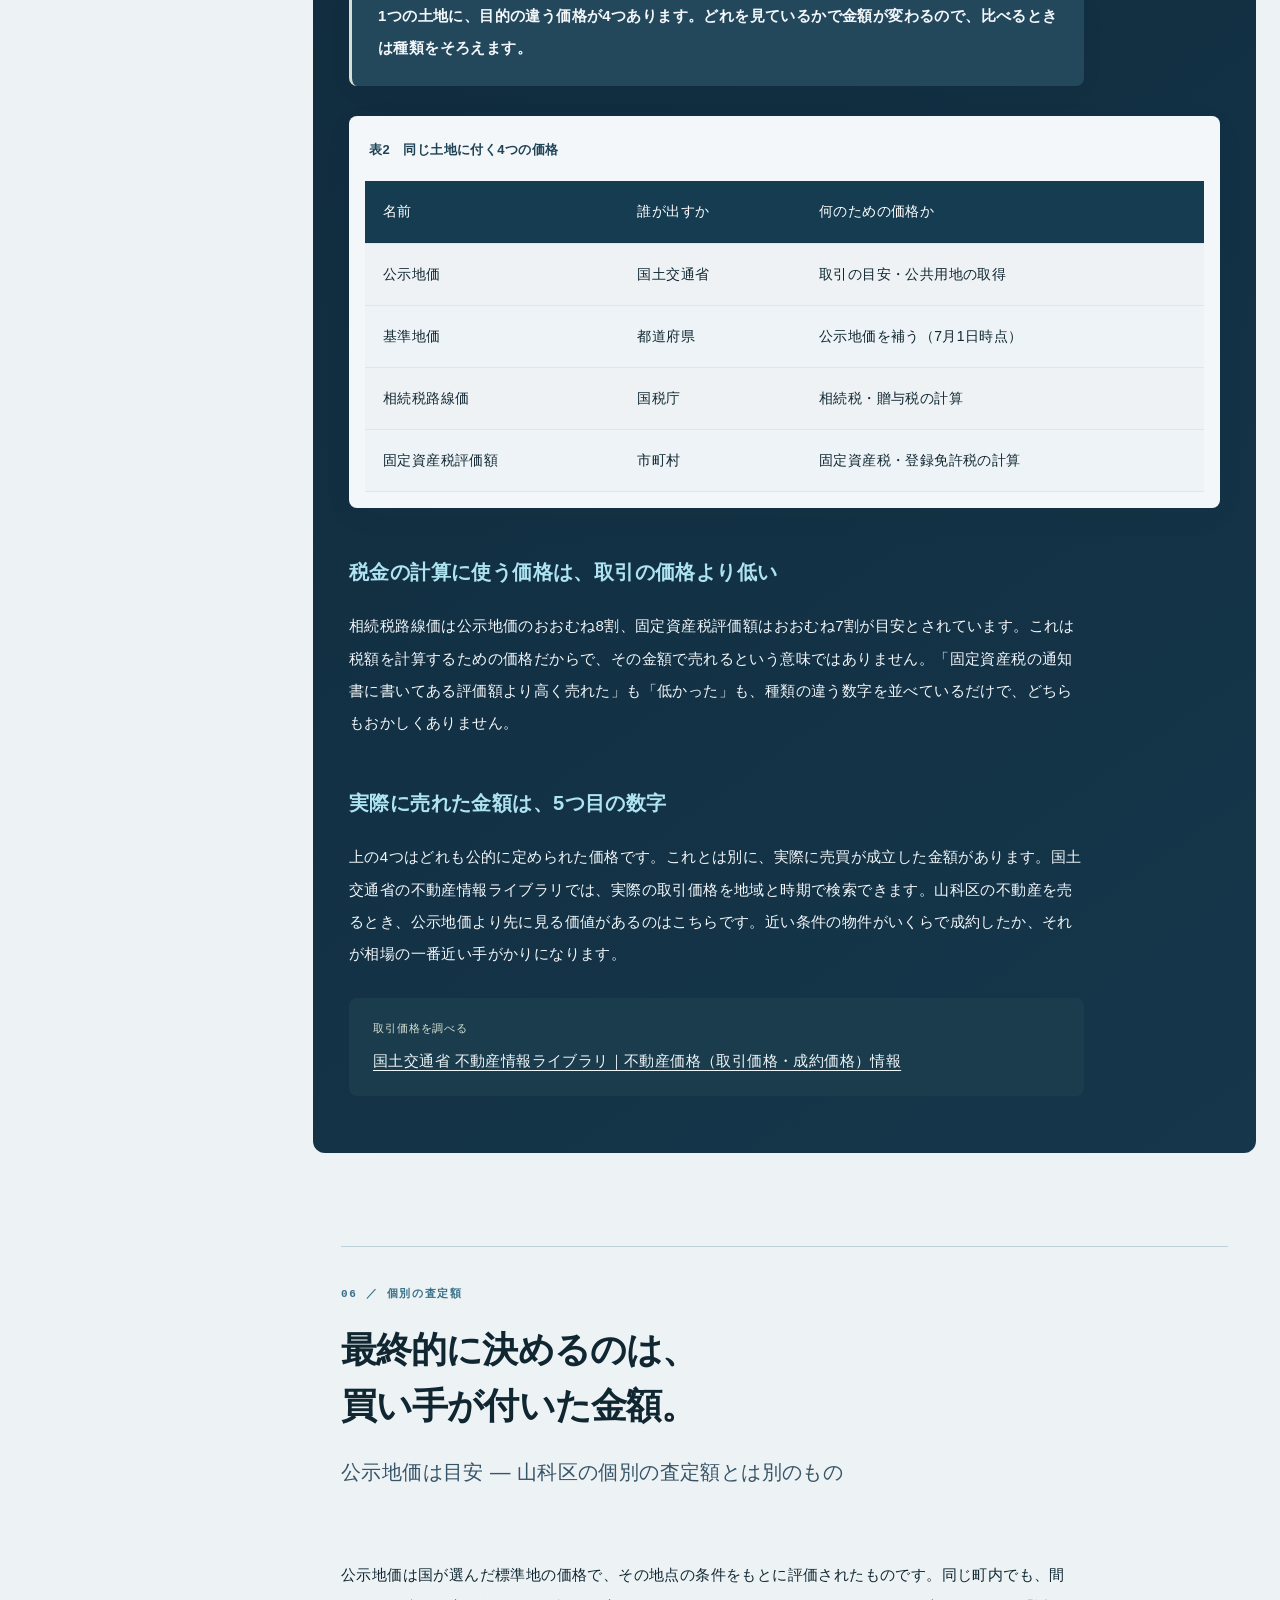
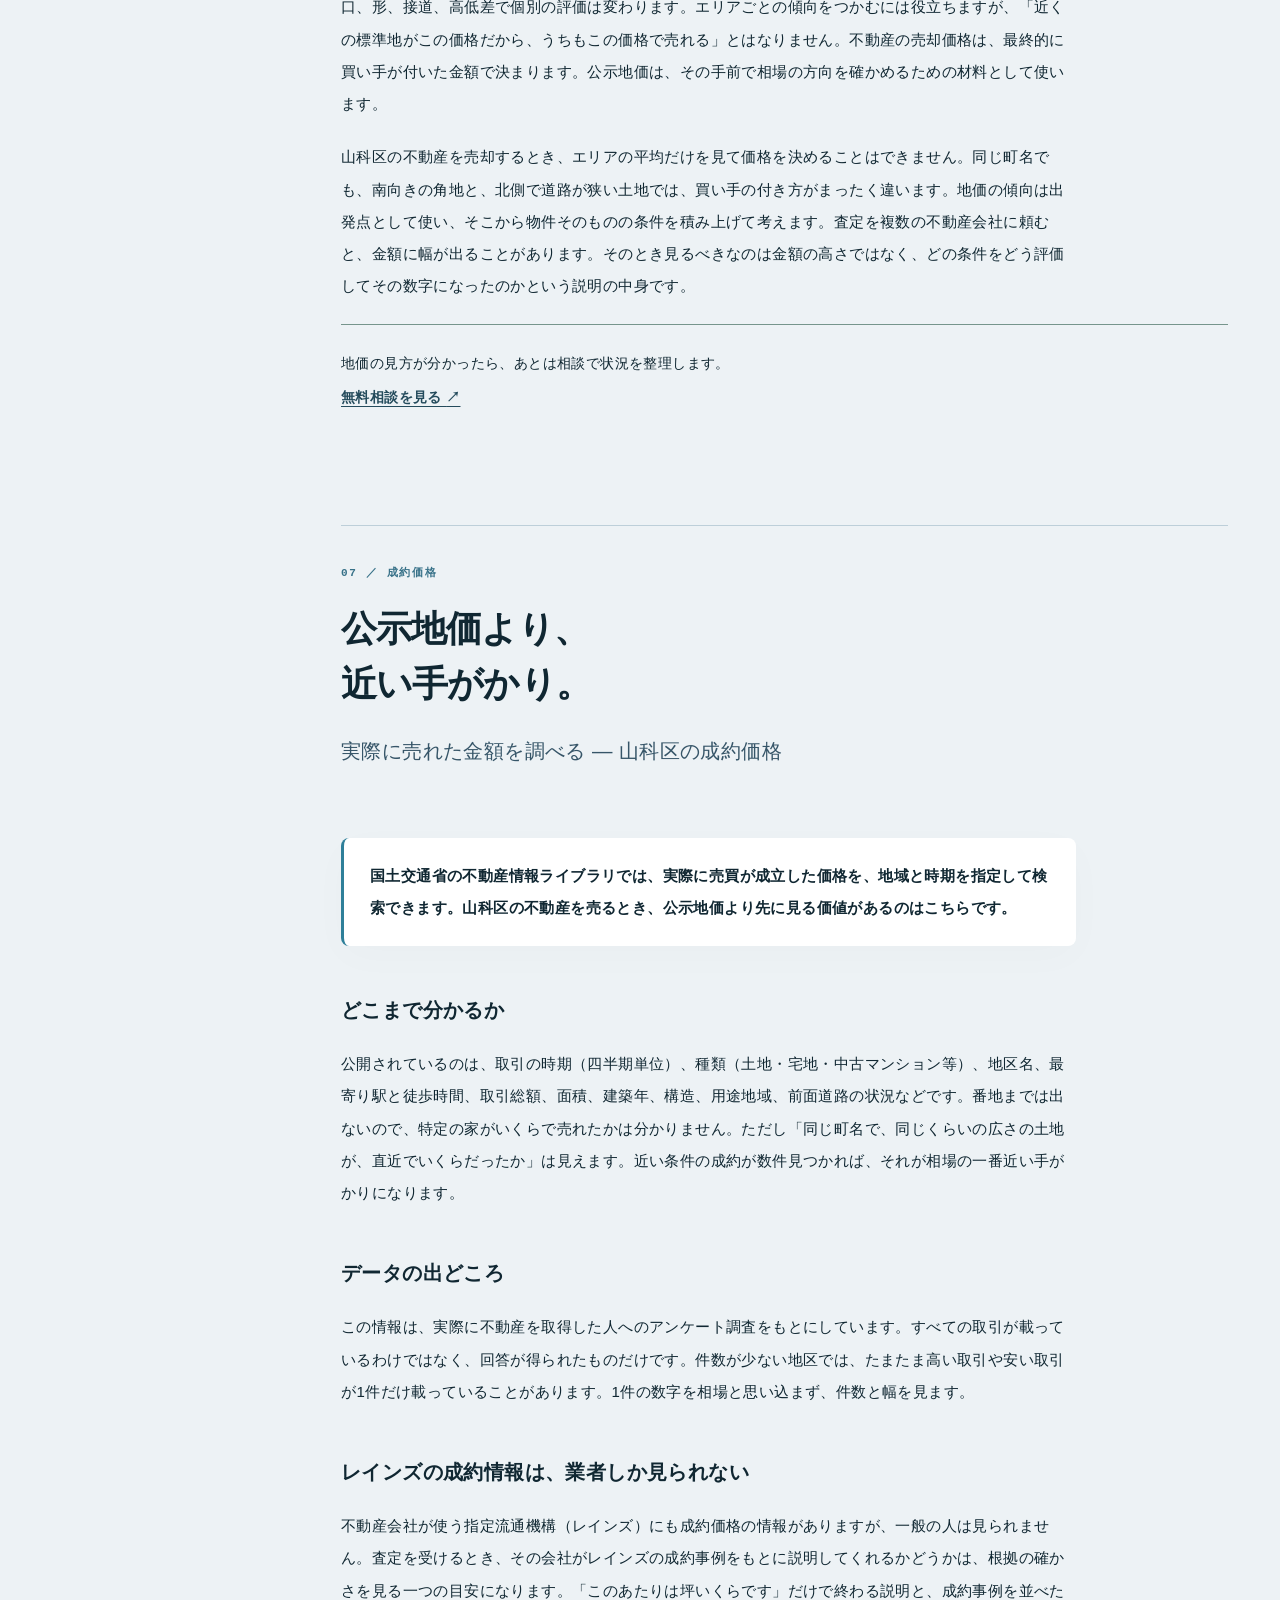
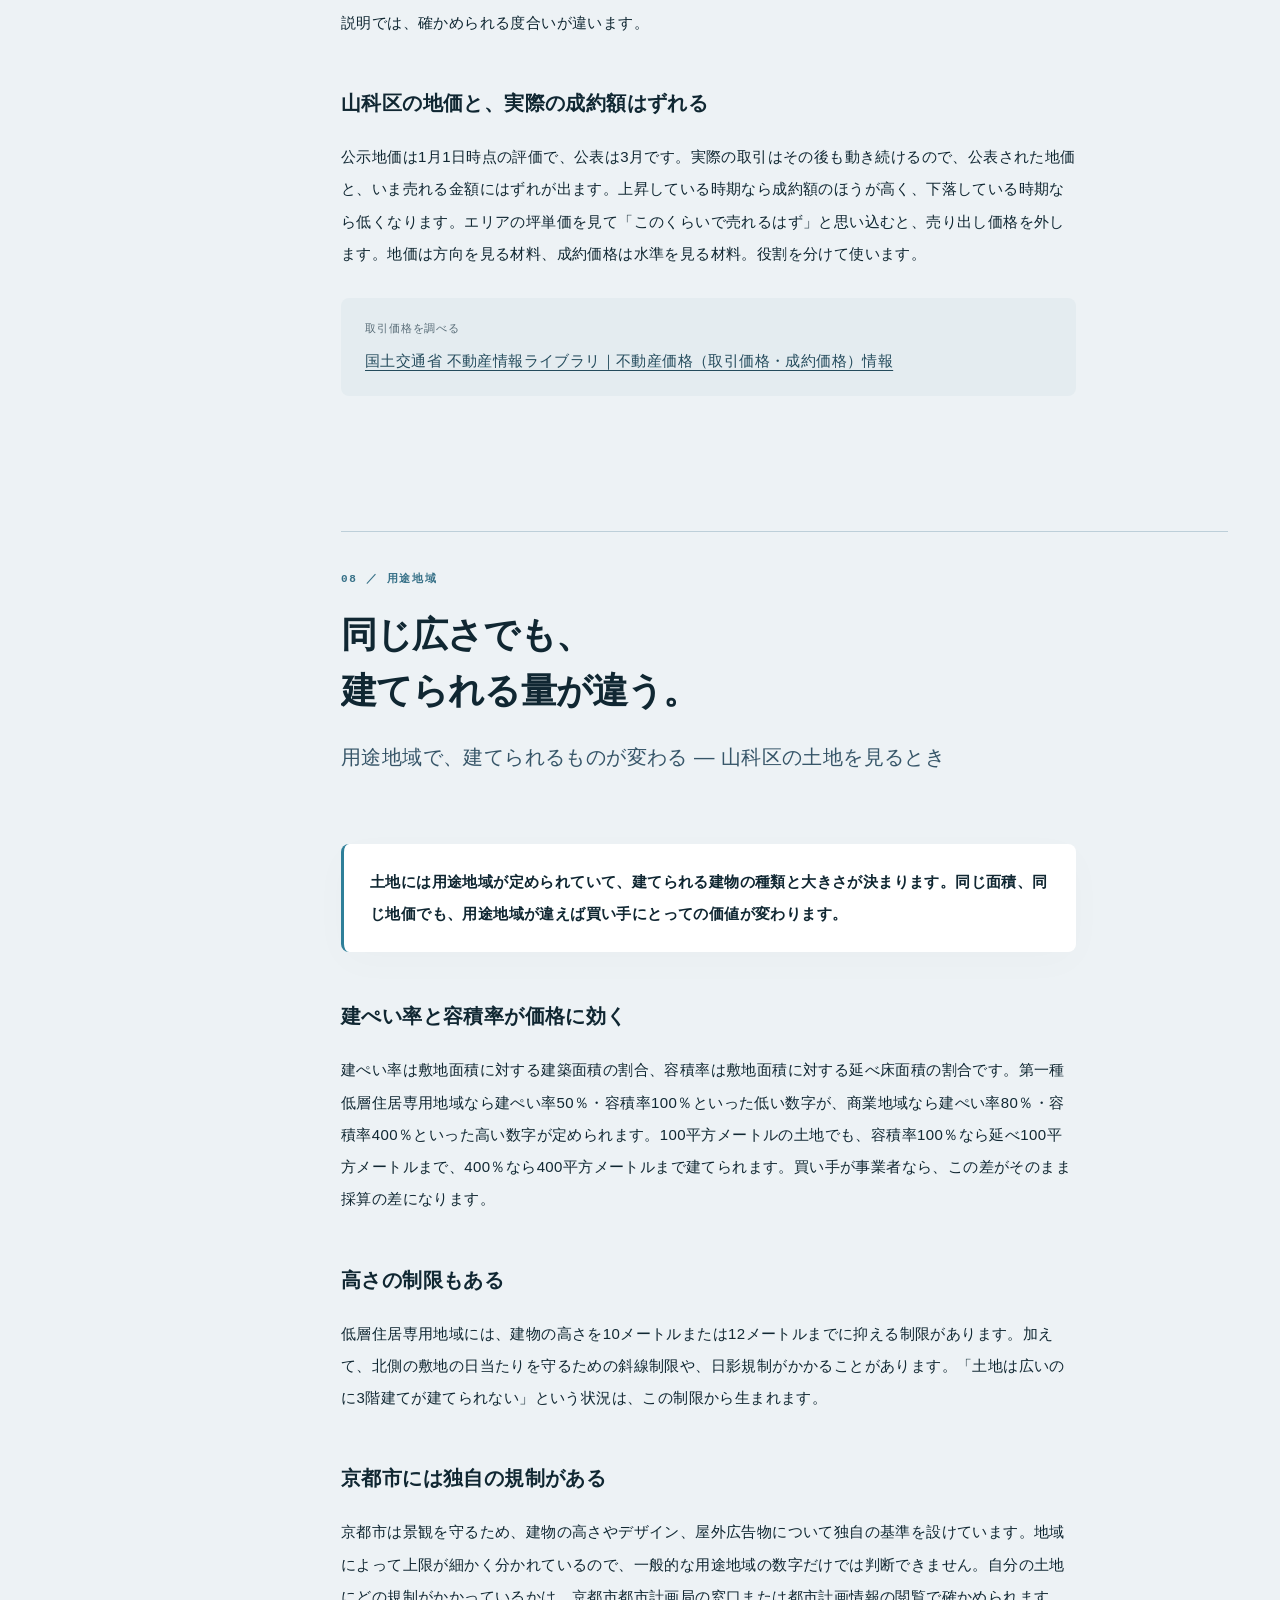
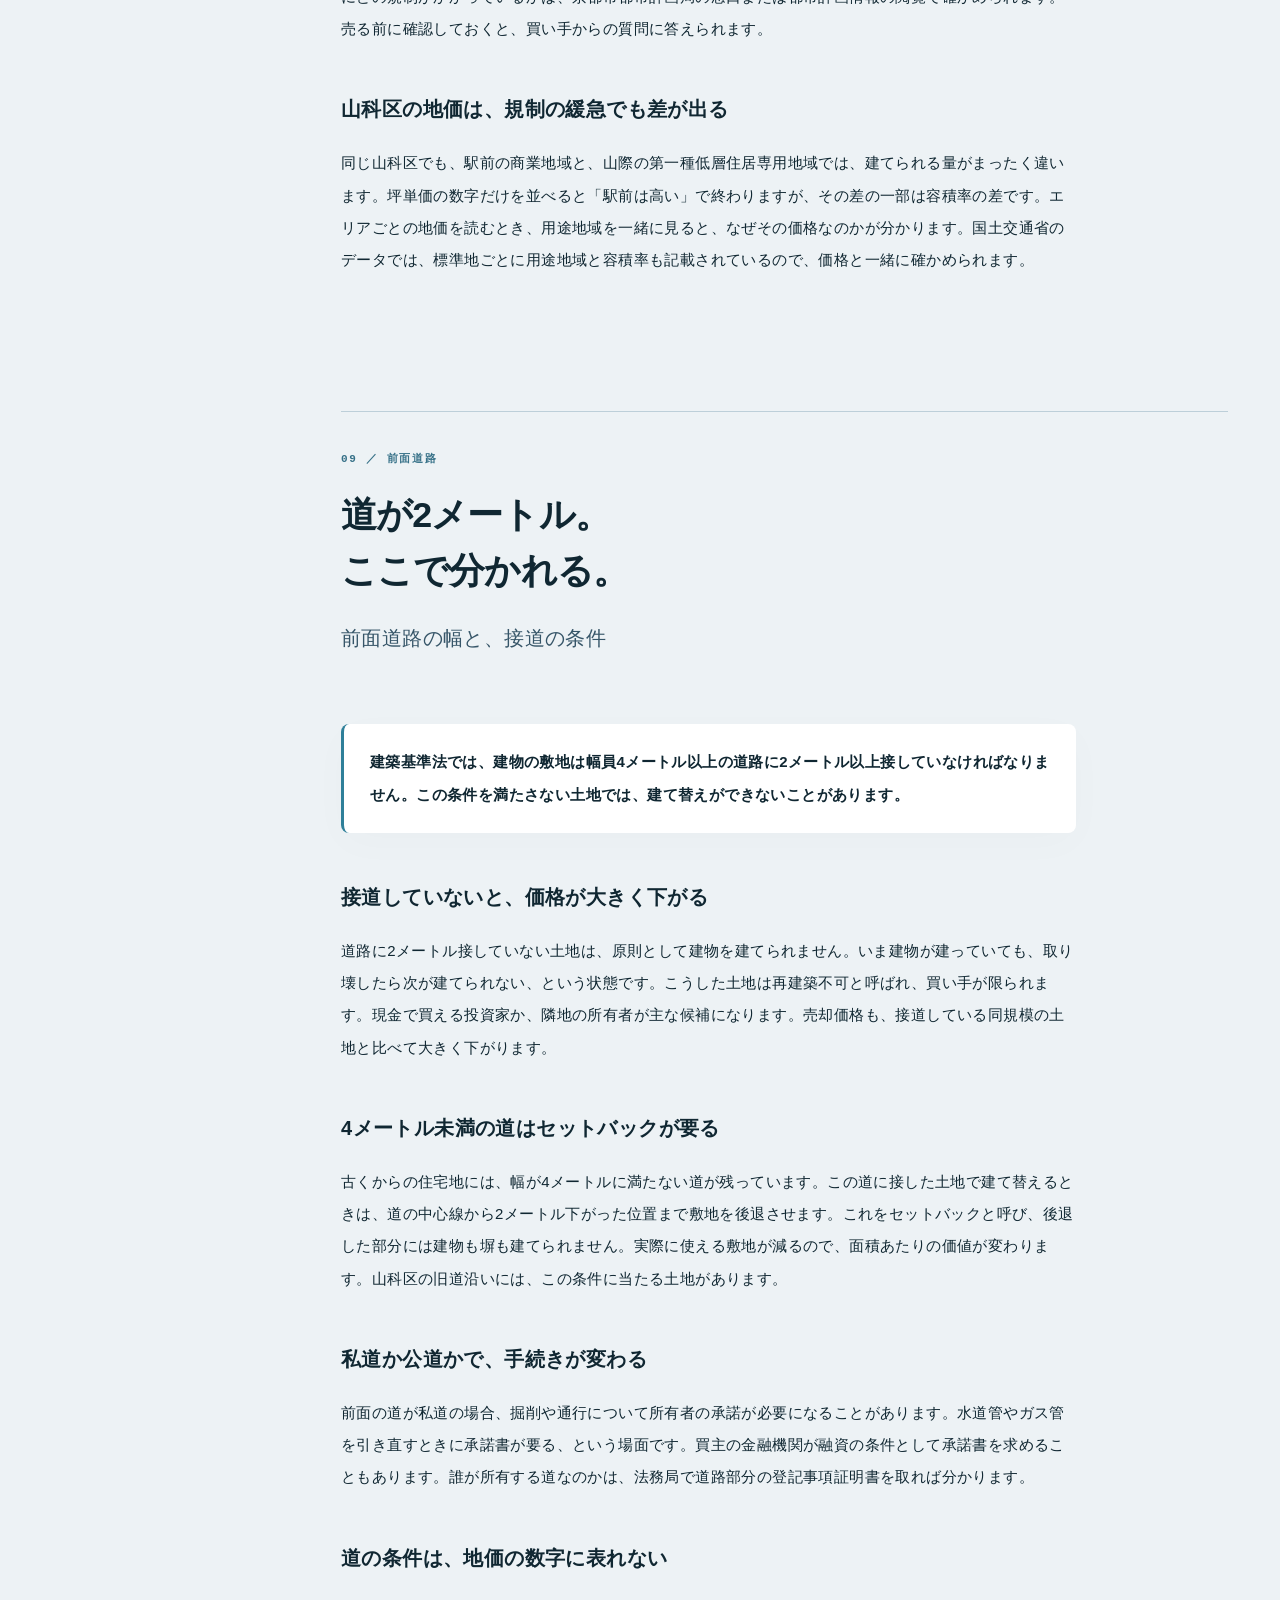
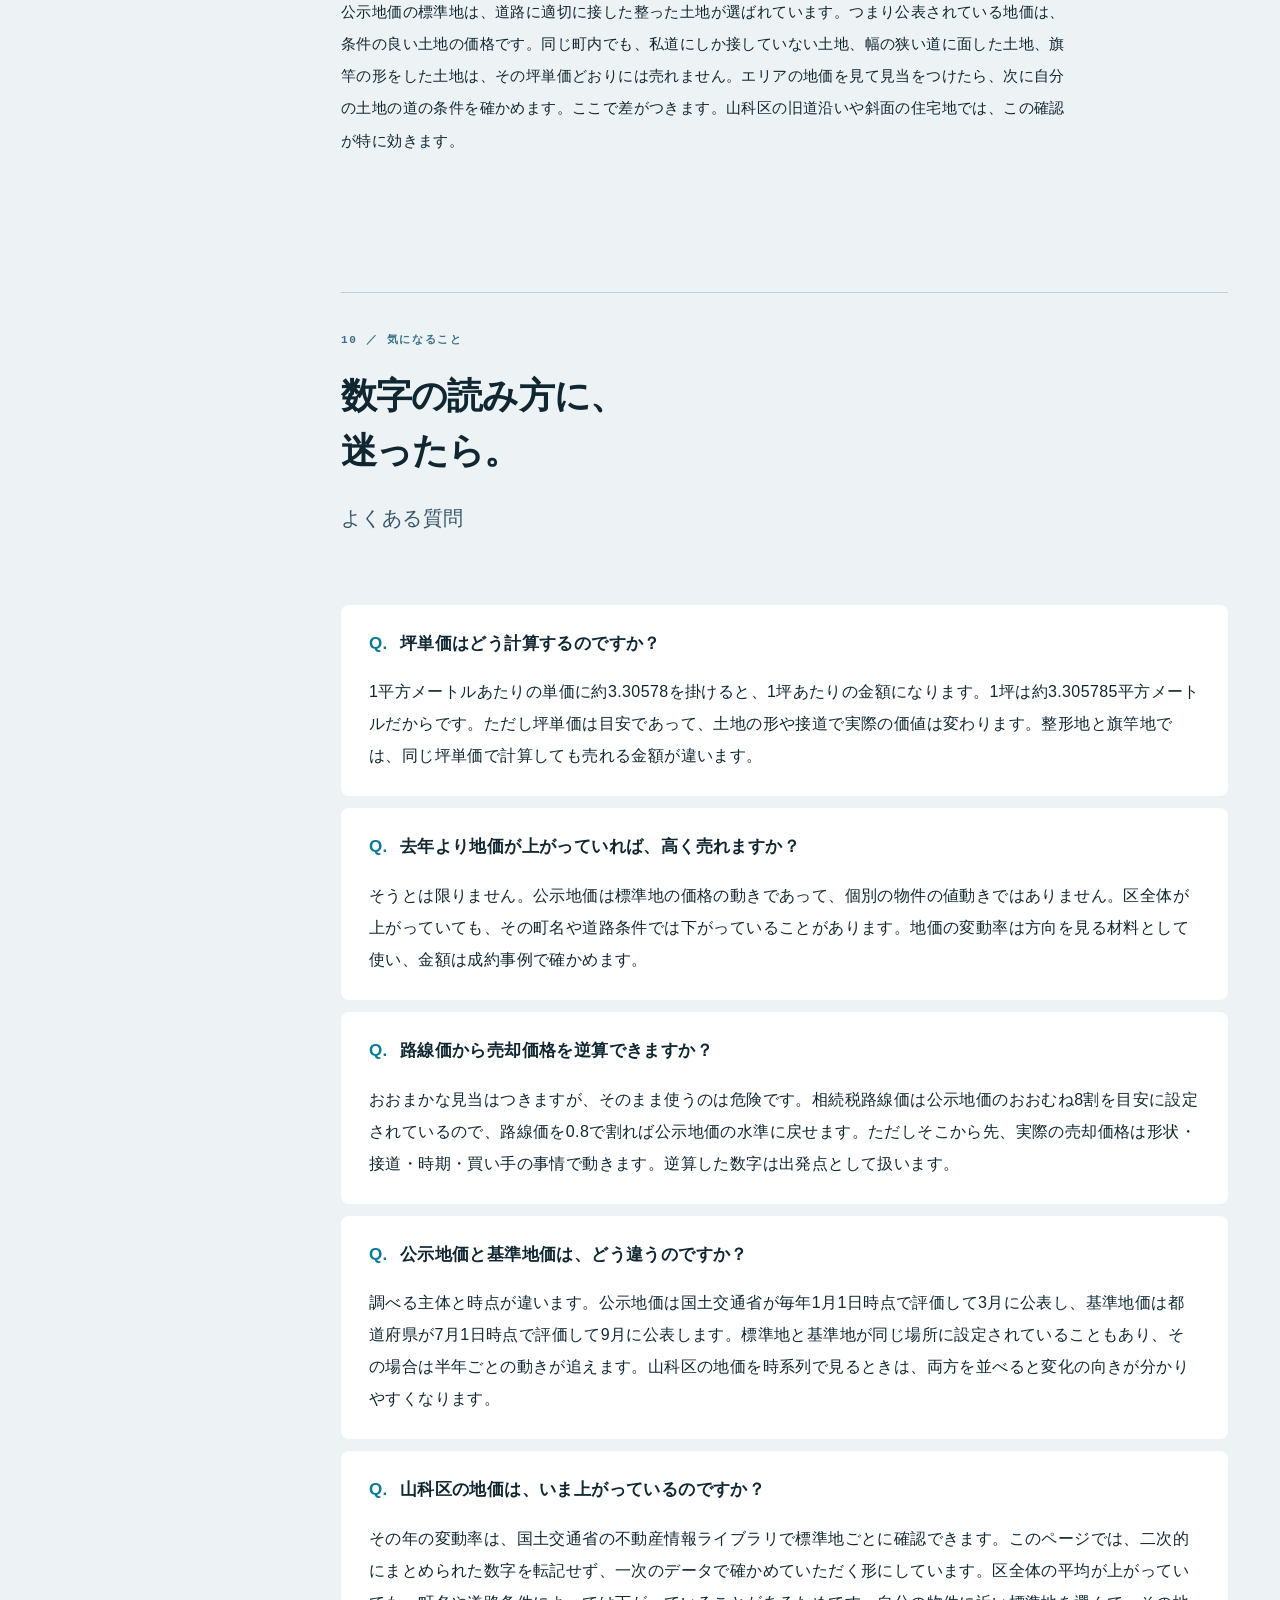
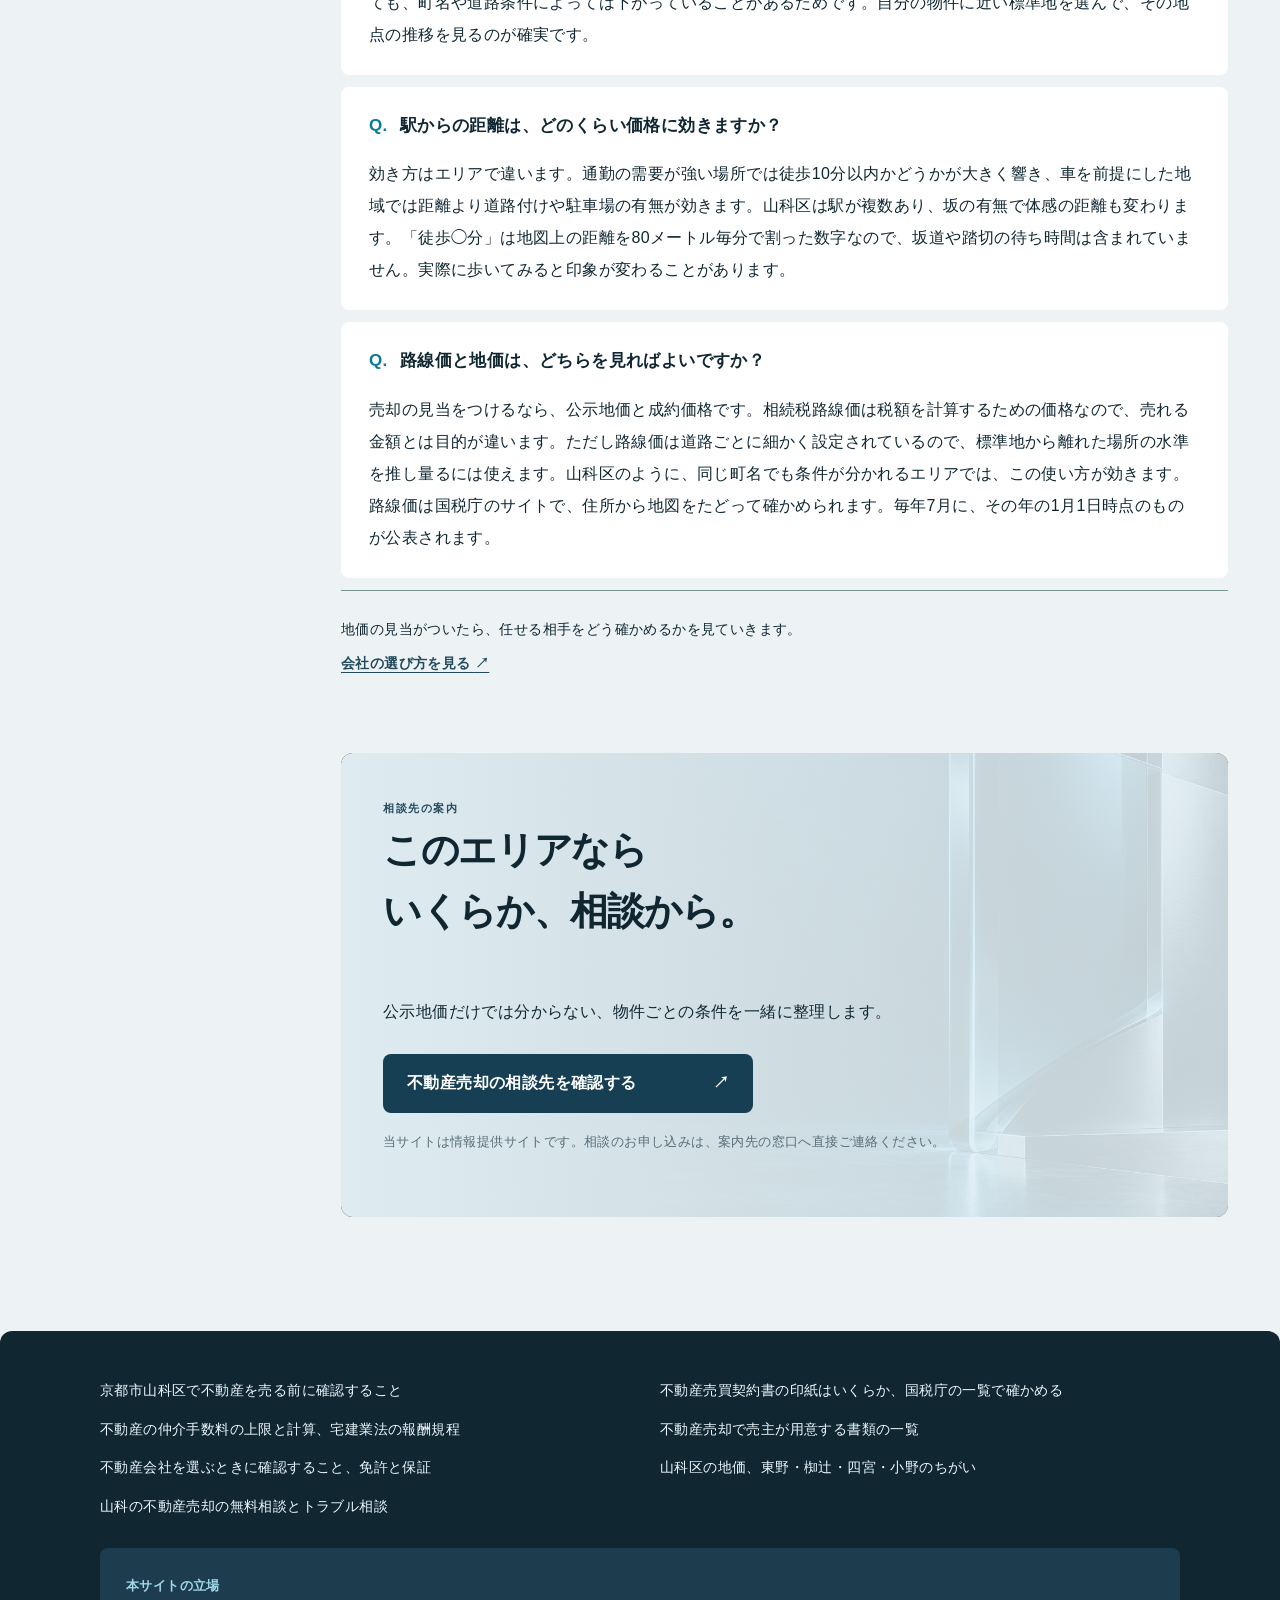
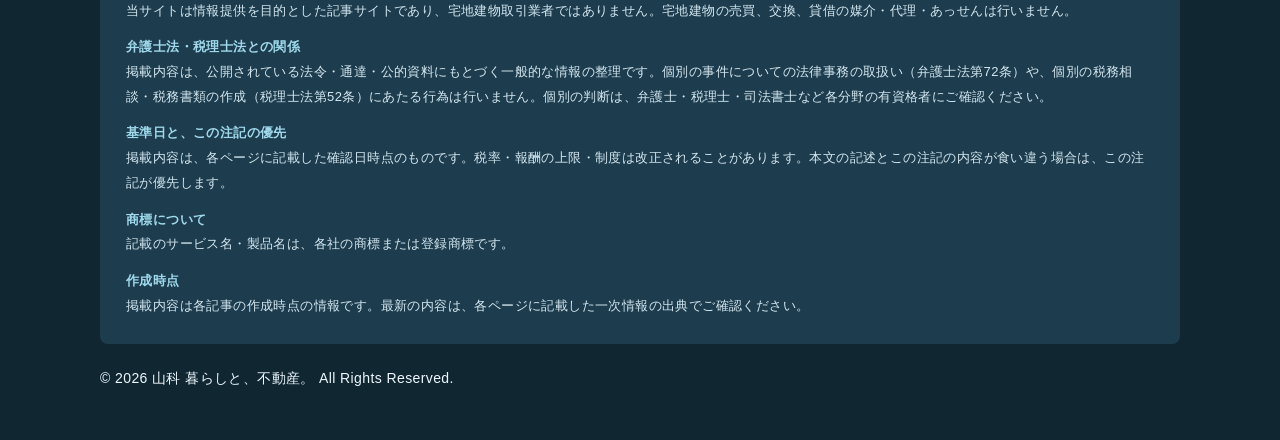
==== commit 7739fbef: "Publish mineral-glass design and fix social icon assets" ====
--- a/chika/index.html
+++ b/chika/index.html
@@ -3,10 +3,12 @@
 <head>
   <meta charset="utf-8">
   <meta name="viewport" content="width=device-width, initial-scale=1">
-  <meta name="robots" content="noindex, nofollow">
+  <meta name="robots" content="index, follow, max-image-preview:large">
   <title>東野・椥辻・四宮・小野で地価が変わる。山科区の坪単価とエリアの読み方</title>
   <meta name="description" content="京都市山科区の地価は、東野・椥辻・四宮・小野とエリアごとに条件が違います。公示地価は標準地の価格であって個別の査定額ではないこと、盆地の高低差と擁壁が売買条件に関わること、同じ土地に公示地価・基準地価・路線価・固定資産税評価額の四つがあること。坪単価という言い方の中身も、国土交通省の一次データから読み解きます。">
   <link rel="stylesheet" href="../誌面.css">
+  <link rel="stylesheet" href="../山科エディトリアル.css?v=20260912">
+  <script src="../誌面の動き.js" defer></script>
   <link rel="canonical" href="https://akatsuki-5648.github.io/yamashina-fudousan-seo/chika/">
   <meta property="og:locale" content="ja_JP">
   <meta property="og:site_name" content="山科 暮らしと、不動産。">
@@ -23,11 +25,11 @@
   <meta name="twitter:description" content="京都市山科区の地価は、東野・椥辻・四宮・小野とエリアごとに条件が違います。公示地価は標準地の価格であって個別の査定額ではないこと、盆地の高低差と擁壁が売買条件に関わること、同じ土地に公示地価・基準地価・路線価・固定資産税評価額の四つがあること。坪単価という言い方の中身も、国土交通省の一次データから読み解きます。">
   <meta name="twitter:image" content="https://akatsuki-5648.github.io/yamashina-fudousan-seo/images/og-chika.jpg">
   <meta name="twitter:image:alt" content="山科区の地価と坪単価がエリアで変わることを表した、住宅と生活道路の風景">
-  <meta name="theme-color" content="#315B52">
+  <meta name="theme-color" content="#102732">
   <link rel="manifest" href="../site.webmanifest">
-  <link rel="apple-touch-icon" href="../apple-touch-icon.png">
-  <link rel="icon" href="../favicon.ico" sizes="any">
-  <link rel="icon" type="image/png" sizes="32x32" href="../favicon-32x32.png">
+  <link rel="apple-touch-icon" href="../apple-touch-icon.png?v=20260912b">
+  <link rel="icon" href="../favicon.ico?v=20260912b" sizes="any">
+  <link rel="icon" type="image/png" sizes="32x32" href="../favicon-32x32.png?v=20260912b">
   <script type="application/ld+json">
 {
  "@context": "https://schema.org",
@@ -89,12 +91,11 @@
 }
   </script>
 </head>
-<body>
+<body class="page-chika">
   <a class="skip" href="#article">本文へ進む</a>
-  <div class="draft-note">段階2・デザイン確認用 ／ 本文は執筆途中・画像は未生成・相談受付は未接続</div>
   <header class="masthead wrap">
     <a class="wordmark" href="../" aria-label="TOPへ">山科<span>暮らしと、不動産。</span></a>
-    <nav aria-label="サイト内の案内"><a href="../">TOP</a><a href="../inshi/">印紙と税</a><a href="../tesuryo/">仲介手数料</a><a href="../shorui/">必要書類</a><a href="../kaisha/">会社の選び方</a><a href="./" aria-current="page">山科の地価</a><a class="nav-cta" href="../soudan/">無料相談 <span aria-hidden="true">↗</span></a></nav>
+    <nav aria-label="サイト内の案内"><a href="../">TOP</a><a href="../inshi/">印紙と税</a><a href="../tesuryo/">仲介手数料</a><a href="../shorui/">必要書類</a><a href="../kaisha/">会社の選び方</a><a href="./" aria-current="page">山科の地価</a><a class="nav-cta" href="../soudan/">相談先の案内 <span aria-hidden="true">↗</span></a></nav>
   </header>
   <main id="top">
     <article id="article">
@@ -122,39 +123,39 @@
               <li><a href="#bonchi">盆地と高低差</a></li><li><a href="#tsugaku">通学区域と生活条件</a></li>
               <li class="contents-core"><a href="#yonshu">4つの価格の違い</a></li><li><a href="#kobetsu">査定額との違い</a></li>
               <li><a href="#seiyaku">成約価格を調べる</a></li><li><a href="#youto">用途地域の見方</a></li>
-              <li><a href="#sessdou">前面道路と接道</a></li><li><a href="#faq">よくある質問</a></li>
+              <li><a href="#sesudou">前面道路と接道</a></li><li><a href="#faq">よくある質問</a></li>
             </ol>
           </nav>
           <p class="aside-note">金額の根拠は、一次データで確認します。</p>
         </aside>
 
         <div class="article-body">
-          <section class="chapter" id="chika" data-target-chars="900" aria-labelledby="chika-title">
+          <section class="chapter" id="chika" aria-labelledby="chika-title">
             <header class="chapter-heading"><p class="kicker">01 ／ 地価の基準</p><p class="chapter-copy">公示地価と、<br>実際の売却価格を区別する。</p><h2 id="chika-title">標準地の価格とは何か ― 山科区の地価を調べる前に</h2></header>
             <p class="answer">山科区の地価を調べるとき、公示地価は標準地の価格であって、個別の土地や建物の査定額ではありません。比較する年・用途・標準地を揃えて、地域の傾向を読みます。</p>
-            <div class="table-scroll" role="region" aria-label="山科区エリア別の地価確認表" tabindex="0"><table><caption>表1　エリア別の比較枠〈一次データ照合後に記入〉</caption><thead><tr><th scope="col">エリア</th><th scope="col">標準地番号・用途</th><th scope="col">円／㎡・価格時点</th></tr></thead><tbody><tr><th scope="row">東野</th><td>未照合</td><td>未記入</td></tr><tr><th scope="row">椥辻</th><td>未照合</td><td>未記入</td></tr><tr><th scope="row">四宮</th><td>未照合</td><td>未記入</td></tr><tr><th scope="row">小野</th><td>未照合</td><td>未記入</td></tr></tbody></table></div>
-            <p class="small">この表は、国土交通省 不動産情報ライブラリの標準地番号を照合してから数字を入れます。二次サイト経由の数値をそのまま転記していません。</p>
+            <div class="table-scroll" role="region" aria-label="山科区の地価を比較するときの確認項目" tabindex="0"><table><caption>山科区の地価を比較するときに揃える条件</caption><thead><tr><th scope="col">確認項目</th><th scope="col">比較のポイント</th></tr></thead><tbody><tr><th scope="row">エリア</th><td>東野・椥辻・四宮・小野など、調べたい地域を指定する</td></tr><tr><th scope="row">標準地番号・用途</th><td>標準地を特定し、住宅地・商業地を区別する</td></tr><tr><th scope="row">価格時点・単位</th><td>同じ年の円／㎡で比較する</td></tr><tr><th scope="row">個別の土地の条件</th><td>駅からの距離、接道、形状、高低差を確かめる</td></tr></tbody></table></div>
+            <p class="small">地価の数値は、国土交通省 不動産情報ライブラリで標準地番号・用途・価格時点を揃えて確認してください。</p>
             <p class="source"><span>地域の価格を調べる</span><a href="https://www.reinfolib.mlit.go.jp/landPrices/">国土交通省 不動産情報ライブラリ｜地価公示・地価調査</a></p>
           </section>
 
-          <section class="chapter" id="eki" data-target-chars="900" aria-labelledby="eki-title">
+          <section class="chapter" id="eki" aria-labelledby="eki-title">
             <header class="chapter-heading"><p class="kicker">02 ／ 駅ごとの違い</p><p class="chapter-copy">同じ山科区でも、<br>駅が変われば条件が変わる。</p><h2 id="eki-title">駅ごとに買い手の層が違う ― 山科区は3路線が交わる</h2></header>
             <p>山科区には、JRと地下鉄が乗り入れる山科駅のほか、地下鉄東西線の東野・椥辻・小野、京阪京津線の四宮などの駅があります。不動産の売却では、この「どの駅の徒歩圏か」が価格に効きます。同じ山科区内でも、駅ごとに買い手の層が違うためです。京都市中心部や大阪方面への通勤を前提に探す人と、区内で住み替える人とでは、見ている条件が違います。査定を受けるときは、その会社が近隣でどんな不動産取引を扱ってきたかを聞いてみると、地域を分かっているかどうかが見えます。</p>
           </section>
 
-          <section class="chapter core-chapter" id="bonchi" data-target-chars="1000" aria-labelledby="bonchi-title">
+          <section class="chapter core-chapter" id="bonchi" aria-labelledby="bonchi-title">
             <header class="chapter-heading"><p class="kicker">03 ／ 地形の影響</p><p class="chapter-copy">山科は盆地。<br>高低差が条件になる。</p><h2 id="bonchi-title">盆地の高低差が、不動産売買の条件になる ― 山科区の地形</h2></header>
             <p class="answer">山科区は東山連峰に囲まれた盆地で、平坦な市街地と、山際の傾斜地の両方があります。地価がエリアで差を持つのは、この地形の違いも関わっています。</p>
             <p>傾斜のある土地では、擁壁の状態、道路と敷地の高低差、接道の幅が確認事項になります。古い擁壁があると、買主側の金融機関が融資の判断で慎重になることもあります。不動産を売り出す前に、擁壁の造り方が分かる資料が手元にあるかを見ておきます。平坦地であっても、前面道路が私道なのか公道なのか、幅は足りているのかで、建て替えのしやすさが変わります。</p>
           </section>
 
-          <section class="chapter" id="tsugaku" data-target-chars="800" aria-labelledby="tsugaku-title">
+          <section class="chapter" id="tsugaku" aria-labelledby="tsugaku-title">
             <header class="chapter-heading"><p class="kicker">04 ／ 生活の条件</p><p class="chapter-copy">通学区域は、<br>住所で決まる。</p><h2 id="tsugaku-title">通学区域と生活の条件を、物件ごとに確かめる</h2></header>
             <p>子育て世帯が買い手になる場合、通学区域は大きな判断材料です。区域は住所で決まり、隣の町名でも学校が変わることがあります。思い込みで説明すると、あとで食い違いが起きます。京都市の通学区域のページで、その住所がどの学校になるかを確かめてください。スーパー、病院、バス路線といった生活の条件も、実際の距離と所要時間で確かめます。「駅から徒歩10分」と「坂を上って徒歩10分」は、同じ表記でも歩いた感覚が違います。</p>
             <p class="source"><span>暮らしを調べる</span><a href="https://www2.city.kyoto.lg.jp/sogo/toukei/Population/Juki/index.html">京都市｜住民基本台帳人口</a><a href="https://www.city.kyoto.lg.jp/kyoiku/page/0000246308.html">京都市｜通学区域</a></p>
           </section>
 
-          <section class="chapter core-chapter" id="yonshu" data-target-chars="1400" aria-labelledby="yonshu-title">
+          <section class="chapter core-chapter" id="yonshu" aria-labelledby="yonshu-title">
             <header class="chapter-heading"><p class="kicker">05 ／ 4つの価格</p><p class="chapter-copy">同じ土地に、<br>4つの値段がある。</p><h2 id="yonshu-title">土地の価格は1つではない ― 山科区の地価を4種類で見る</h2></header>
             <p class="answer">1つの土地に、目的の違う価格が4つあります。どれを見ているかで金額が変わるので、比べるときは種類をそろえます。</p>
             <div class="table-scroll" role="region" aria-label="4つの価格の比較表" tabindex="0"><table><caption>表2　同じ土地に付く4つの価格</caption><thead><tr><th scope="col">名前</th><th scope="col">誰が出すか</th><th scope="col">何のための価格か</th></tr></thead><tbody>
@@ -170,14 +171,14 @@
             <p class="source"><span>取引価格を調べる</span><a href="https://www.reinfolib.mlit.go.jp/realEstatePrices/">国土交通省 不動産情報ライブラリ｜不動産価格（取引価格・成約価格）情報</a></p>
           </section>
 
-          <section class="chapter" id="kobetsu" data-target-chars="1000" aria-labelledby="kobetsu-title">
+          <section class="chapter" id="kobetsu" aria-labelledby="kobetsu-title">
             <header class="chapter-heading"><p class="kicker">06 ／ 個別の査定額</p><p class="chapter-copy">最終的に決めるのは、<br>買い手が付いた金額。</p><h2 id="kobetsu-title">公示地価は目安 ― 山科区の個別の査定額とは別のもの</h2></header>
             <p>公示地価は国が選んだ標準地の価格で、その地点の条件をもとに評価されたものです。同じ町内でも、間口、形、接道、高低差で個別の評価は変わります。エリアごとの傾向をつかむには役立ちますが、「近くの標準地がこの価格だから、うちもこの価格で売れる」とはなりません。不動産の売却価格は、最終的に買い手が付いた金額で決まります。公示地価は、その手前で相場の方向を確かめるための材料として使います。</p>
             <p>山科区の不動産を売却するとき、エリアの平均だけを見て価格を決めることはできません。同じ町名でも、南向きの角地と、北側で道路が狭い土地では、買い手の付き方がまったく違います。地価の傾向は出発点として使い、そこから物件そのものの条件を積み上げて考えます。査定を複数の不動産会社に頼むと、金額に幅が出ることがあります。そのとき見るべきなのは金額の高さではなく、どの条件をどう評価してその数字になったのかという説明の中身です。</p>
             <div class="chapter-next"><p>地価の見方が分かったら、あとは相談で状況を整理します。</p><a href="../soudan/">無料相談を見る <span aria-hidden="true">↗</span></a></div>
           </section>
 
-          <section class="chapter" id="seiyaku" data-target-chars="1100" aria-labelledby="seiyaku-title">
+          <section class="chapter" id="seiyaku" aria-labelledby="seiyaku-title">
             <header class="chapter-heading"><p class="kicker">07 ／ 成約価格</p><p class="chapter-copy">公示地価より、<br>近い手がかり。</p><h2 id="seiyaku-title">実際に売れた金額を調べる ― 山科区の成約価格</h2></header>
             <p class="answer">国土交通省の不動産情報ライブラリでは、実際に売買が成立した価格を、地域と時期を指定して検索できます。山科区の不動産を売るとき、公示地価より先に見る価値があるのはこちらです。</p>
             <h3>どこまで分かるか</h3>
@@ -191,7 +192,7 @@
             <p class="source"><span>取引価格を調べる</span><a href="https://www.reinfolib.mlit.go.jp/realEstatePrices/">国土交通省 不動産情報ライブラリ｜不動産価格（取引価格・成約価格）情報</a></p>
           </section>
 
-          <section class="chapter" id="youto" data-target-chars="1100" aria-labelledby="youto-title">
+          <section class="chapter" id="youto" aria-labelledby="youto-title">
             <header class="chapter-heading"><p class="kicker">08 ／ 用途地域</p><p class="chapter-copy">同じ広さでも、<br>建てられる量が違う。</p><h2 id="youto-title">用途地域で、建てられるものが変わる ― 山科区の土地を見るとき</h2></header>
             <p class="answer">土地には用途地域が定められていて、建てられる建物の種類と大きさが決まります。同じ面積、同じ地価でも、用途地域が違えば買い手にとっての価値が変わります。</p>
             <h3>建ぺい率と容積率が価格に効く</h3>
@@ -204,7 +205,7 @@
             <p>同じ山科区でも、駅前の商業地域と、山際の第一種低層住居専用地域では、建てられる量がまったく違います。坪単価の数字だけを並べると「駅前は高い」で終わりますが、その差の一部は容積率の差です。エリアごとの地価を読むとき、用途地域を一緒に見ると、なぜその価格なのかが分かります。国土交通省のデータでは、標準地ごとに用途地域と容積率も記載されているので、価格と一緒に確かめられます。</p>
           </section>
 
-          <section class="chapter" id="sesudou" data-target-chars="1000" aria-labelledby="sesudou-title">
+          <section class="chapter" id="sesudou" aria-labelledby="sesudou-title">
             <header class="chapter-heading"><p class="kicker">09 ／ 前面道路</p><p class="chapter-copy">道が2メートル。<br>ここで分かれる。</p><h2 id="sesudou-title">前面道路の幅と、接道の条件</h2></header>
             <p class="answer">建築基準法では、建物の敷地は幅員4メートル以上の道路に2メートル以上接していなければなりません。この条件を満たさない土地では、建て替えができないことがあります。</p>
             <h3>接道していないと、価格が大きく下がる</h3>
@@ -217,7 +218,7 @@
             <p>公示地価の標準地は、道路に適切に接した整った土地が選ばれています。つまり公表されている地価は、条件の良い土地の価格です。同じ町内でも、私道にしか接していない土地、幅の狭い道に面した土地、旗竿の形をした土地は、その坪単価どおりには売れません。エリアの地価を見て見当をつけたら、次に自分の土地の道の条件を確かめます。ここで差がつきます。山科区の旧道沿いや斜面の住宅地では、この確認が特に効きます。</p>
           </section>
 
-          <section class="chapter" id="faq" data-target-chars="700" aria-labelledby="faq-title">
+          <section class="chapter" id="faq" aria-labelledby="faq-title">
             <header class="chapter-heading"><p class="kicker">10 ／ 気になること</p><p class="chapter-copy">数字の読み方に、<br>迷ったら。</p><h2 id="faq-title">よくある質問</h2></header>
             <div class="faq-item"><h3>坪単価はどう計算するのですか？</h3><p>1平方メートルあたりの単価に約3.30578を掛けると、1坪あたりの金額になります。1坪は約3.305785平方メートルだからです。ただし坪単価は目安であって、土地の形や接道で実際の価値は変わります。整形地と旗竿地では、同じ坪単価で計算しても売れる金額が違います。</p></div>
             <div class="faq-item"><h3>去年より地価が上がっていれば、高く売れますか？</h3><p>そうとは限りません。公示地価は標準地の価格の動きであって、個別の物件の値動きではありません。区全体が上がっていても、その町名や道路条件では下がっていることがあります。地価の変動率は方向を見る材料として使い、金額は成約事例で確かめます。</p></div>
@@ -230,10 +231,10 @@
           </section>
 
           <aside class="consultation" id="consultation" aria-labelledby="consultation-title">
-            <p class="kicker">無料相談</p><p id="consultation-title" class="consultation-title">このエリアなら<br>いくらか、相談から。</p>
+            <p class="kicker">相談先の案内</p><p id="consultation-title" class="consultation-title">このエリアなら<br>いくらか、相談から。</p>
             <p>公示地価だけでは分からない、物件ごとの条件を一緒に整理します。</p>
-            <button class="cta" type="button" disabled>売却の無料相談へ <span aria-hidden="true">↗</span></button>
-            <p class="small">相談先は準備中です。この雛形から申し込むことはできません。</p>
+            <a class="cta" href="../soudan/#dareni">不動産売却の相談先を確認する <span aria-hidden="true">↗</span></a>
+            <p class="small">当サイトは情報提供サイトです。相談のお申し込みは、案内先の窓口へ直接ご連絡ください。</p>
           </aside>
         </div>
       </div>
--- a/山科エディトリアル.css
+++ b/山科エディトリアル.css
@@ -0,0 +1,246 @@
+/* 山科の誌面 — 2026-09-12 / 本文と見出しの意味構造は保持 */
+:root{--paper:#eef2f4;--white:#ffffff;--ink:#102732;--green:#244b5c;--red:#087c94;--muted:#596d78;--wash:#e3eaee;--rule:#cbd8df;--accent:#8de0ed;--radius:26px}
+body{background:var(--paper);line-height:2;letter-spacing:.025em}
+body::before{content:"";position:fixed;inset:0;z-index:-1;background:url("images/08-mineral-glass.png") center/cover;opacity:.16;pointer-events:none}
+.wrap{width:min(1400px,calc(100% - 104px))}
+.draft-note{background:#102732;color:#e2ecf1;font-size:11px;padding:5px 20px}
+.masthead{position:relative;z-index:20;border:0;padding-block:26px;gap:24px}
+.wordmark{font-size:34px;letter-spacing:.08em;display:flex;align-items:center;gap:15px}
+.wordmark span{font-size:11px;margin:0;padding-left:16px;letter-spacing:.08em}
+.masthead nav{gap:20px;font-size:12px}
+.masthead nav a{transition:color .2s,background .2s;white-space:nowrap}
+.masthead nav a:hover{color:var(--red)}
+.masthead .nav-cta{background:var(--green);color:var(--white);border:0!important;border-radius:50px;padding:13px 20px}
+.cover{isolation:isolate;position:relative;grid-template-columns:1.08fr 1fr;gap:clamp(26px,4vw,70px);padding:60px 0 88px;min-height:730px}
+.cover::before{content:"";position:absolute;z-index:-1;inset:0 34% 12px -52px;background:linear-gradient(90deg,#f3f0e5ea,#f3f0e599),url("images/08-mineral-glass.png") center/cover;border-radius:0 180px 0 0}
+.cover-copy{position:relative;z-index:2}
+.cover .eyebrow{font-size:11px;letter-spacing:.2em;display:flex;align-items:center;gap:14px;margin-bottom:24px}
+.cover .eyebrow::before{content:"";width:26px;height:2px;background:var(--red)}
+.display-copy{font-size:clamp(40px,4.7vw,76px);line-height:1.4;letter-spacing:.055em;margin-bottom:30px;font-weight:500}
+.cover h1{font-size:clamp(19px,1.65vw,25px);line-height:1.85;max-width:31em}
+.cover .lead{font-size:14px;max-width:35em;line-height:2.1}
+.cover-meta{display:inline-flex;align-items:center;background:#dce8ee;border-radius:50px;padding:7px 15px;margin-top:20px;font-size:11px}
+.cover-image{min-height:520px;position:relative;transform:translateY(20px)}
+.cover-image img{border-radius:180px 14px 110px 14px;box-shadow:20px 28px 0 #b7cbd5;object-position:center;transition:border-radius .8s}
+.cover-image:hover img{border-radius:150px 28px 90px 28px}
+.cover-image figcaption{position:relative;margin:22px 0 0;padding:0 18px;font-size:10px;line-height:1.7}
+.image-label{right:-14px;top:22%;padding:20px 9px;border-radius:30px;background:var(--white);color:var(--green);box-shadow:0 8px 30px #10273210}
+.reading-layout{border:0;grid-template-columns:225px minmax(0,1fr);gap:clamp(35px,5vw,85px);padding-top:36px}
+.contents{top:30px;padding:22px 20px 26px;background:#ffffff8c;border-radius:20px}
+.contents>.eyebrow,.contents nav>.eyebrow{font-size:12px}
+.contents ol{margin:20px 0}
+.contents li{border:0;padding:9px 0;font-size:12px}
+.contents a{gap:12px;line-height:1.65;border-radius:8px;transition:background .2s,color .2s;padding:3px}
+.contents a:hover,.contents a[aria-current="location"]{color:var(--red);background:#deedf3}
+.contents a[aria-current="location"]{font-weight:700}
+.aside-note{font-size:11px;margin:0}
+.article-body{max-width:1030px}
+.chapter{position:relative;border:0;padding:38px 0 76px;margin-bottom:0;scroll-margin-top:25px}
+.chapter-heading{position:relative;padding:38px 40px;background:#dde8ee;border-radius:24px 24px 72px 24px;margin-bottom:36px;overflow:hidden}
+.chapter-heading::after{content:"";position:absolute;width:150px;height:150px;right:-40px;top:-65px;border-radius:50%;background:#ffffff48;pointer-events:none}
+.kicker{margin:0;font-size:11px;letter-spacing:.14em}
+.chapter-copy{font-size:clamp(28px,3vw,43px);line-height:1.55;letter-spacing:.035em;margin:18px 0 20px}
+.chapter-heading h2{font-size:clamp(18px,1.6vw,23px);font-weight:600;border:0;padding:0;margin:0;line-height:1.8;position:relative;max-width:36em}
+.chapter>p,.chapter>h3{max-width:49em}
+.chapter>p{font-size:15px;line-height:2.15}
+.chapter h3{font-size:20px;margin:2.3em 0 1em;line-height:1.8}
+.answer{border:0;background:#ffffff;border-radius:14px;padding:22px 26px;font-weight:600}
+.table-scroll{border-radius:16px;background:#ffffff;box-shadow:0 8px 35px #1b352809;padding:10px 16px 16px}
+table{font-size:14px;min-width:480px}
+th,td{border-color:#dde6eb;padding:18px}
+thead{background:#173b4d}
+tbody tr:nth-child(even){background:#edf3f6}
+caption{padding:12px 4px 20px}
+.source{background:#e4ecf0;border:0;padding:19px 24px;border-radius:12px;font-size:12px}
+.formula{padding:30px;background:#102732;color:#ffffff;border-radius:20px}
+.formula>span,.formula small{color:#a6deec}
+.formula p{font-family:var(--serif);font-size:clamp(21px,2.8vw,35px);line-height:1.7}
+.flow-list{display:grid;grid-template-columns:1fr 1fr;gap:12px;counter-reset:step}
+.flow-list li{position:relative;display:block;background:#e2ecf1;border:0;border-radius:16px;padding:24px 22px 24px 62px}
+.flow-list li::before{position:absolute;left:20px;top:23px;font-family:var(--serif);font-size:22px}
+.flow-list strong{display:block;font-size:16px}
+.flow-list span{display:block;margin-top:7px;font-size:13px}
+.core-chapter{background:#102732;color:#f3f7fa;border-radius:30px;margin:30px -28px 55px;padding:32px 36px 42px}
+.core-chapter .chapter-heading{background:#244b60;color:#ffffff}
+.core-chapter .answer{background:#23485c}
+.core-chapter h3{color:#aee4f2}
+.core-chapter .source{background:#1b3c4c}
+.core-chapter .source a{color:#f0f7fa}
+.core-chapter .chapter-copy{color:#b6e9f5}
+.core-chapter .law-item{border:0;background:#1b3c4c;border-radius:16px;margin-bottom:18px;padding:24px}
+.core-chapter .law-item h3{margin-top:0}
+.core-chapter .table-scroll{background:#f4f7f9}
+.core-chapter caption{color:#1e4356}
+.core-chapter .scope-note{border-color:#758878;border-radius:15px}
+.inset-image img,.area-image img{border-radius:20px;aspect-ratio:2.3}
+.inset-image,.area-image{position:relative}
+.faq-item{border:0;border-radius:18px;background:#ffffff;margin-bottom:12px;padding:24px 28px}
+.faq-item h3{margin-top:0;font-size:17px}
+.consultation{position:relative;isolation:isolate;background:#dae8ee;border:0;border-radius:30px;padding:44px 42px;overflow:hidden}
+.consultation::before{content:"";z-index:-1;position:absolute;inset:0;background:linear-gradient(90deg,#dae8eeef,#dae8eebf),url("images/08-mineral-glass.png") center/cover}
+.consultation-title{font-size:clamp(28px,3vw,42px)}
+.cta{border-radius:50px;background:#163f53}
+.footer{border:0;background:#102732;color:#eff8ff;border-radius:30px 30px 0 0;padding:48px;margin-top:44px}
+.footer-map{display:grid;grid-template-columns:1fr 1fr;gap:14px 40px}
+.footer-map a,.footer-bottom a,.footer-copy{color:#edf7fd}
+.footer-notes{background:#1d3d4f;color:#edf7fd;border:0;border-radius:18px;padding:26px}
+.footer-notes p{color:#d4e7f0;font-size:13px}
+.footer-notes strong{color:#9fd9eb}
+.footer-map a{font-size:14px}
+.page-inshi{--red:#247e9d}
+.page-inshi .cover::before{background:linear-gradient(90deg,#eee4d2ec,#f5f0e580),url("images/08-mineral-glass.png") center/cover;border-radius:0 0 150px 0}
+.page-inshi .cover-image img{border-radius:18px;box-shadow:18px 18px 0 #9abcc9;transform:rotate(2deg)}
+.page-inshi .chapter-heading{background:#e2edf3;border-radius:8px 45px 8px 8px}
+.page-tesuryo .cover{grid-template-columns:1fr 1.15fr}
+.page-tesuryo .cover-image img{border-radius:18px 130px 18px 18px}
+.page-tesuryo .chapter-heading{background:#e5eff3;border-radius:0;padding-left:34px;border-left:5px solid #215d77}
+.page-shorui .cover-image{transform:translateY(-4px)}
+.page-shorui .cover-image img{border-radius:95px 20px 20px 20px;box-shadow:14px 14px 0 #d1e3eb,28px 28px 0 #9eb9c9}
+.page-shorui .chapter-heading{background:#e4edf2;border-radius:20px 20px 0 0}
+.page-shorui .check-table{font-size:15px}
+.page-kaisha .cover{grid-template-columns:1fr 1fr}
+.page-kaisha .cover-image img{border-radius:180px 180px 14px 14px}
+.page-kaisha .chapter-heading{background:#183d52;color:#f0f6fa}
+.page-kaisha .chapter-heading .kicker{color:#afe0ed}
+.page-chika .cover{display:grid;grid-template-columns:1fr;min-height:0;padding-top:35px}
+.page-chika .cover-copy{display:grid;grid-template-columns:1.1fr 1fr;gap:0 50px}
+.page-chika .cover .eyebrow,.page-chika .display-copy{grid-column:1}
+.page-chika .cover h1,.page-chika .cover .lead,.page-chika .cover-meta{grid-column:2}
+.page-chika .cover h1{grid-row:1/3;align-self:center}
+.page-chika .cover .lead{grid-row:3}
+.page-chika .cover-meta{grid-row:4;justify-self:start}
+.page-chika .cover-image{height:380px;min-height:0;transform:none}
+.page-chika .cover-image img{border-radius:20px;box-shadow:none}
+.page-chika .chapter-heading{background:#d9e7ee;border-radius:18px 70px 18px 18px}
+.page-soudan .cover{grid-template-columns:1.15fr 1fr}
+.page-soudan .cover-image img{border-radius:200px 200px 200px 20px;box-shadow:none}
+.page-soudan .chapter-heading{background:#dce9f0;border-radius:60px 18px 18px 18px;padding-left:45px}
+.page-top #area .chapter-heading{background:linear-gradient(90deg,#e7ebdcf5,#e7ebdcc9),url("images/03-yamashina-street.webp") center/cover}
+.page-top #documents .chapter-heading{background:linear-gradient(90deg,#f0ebddf5,#f0ebddc9),url("images/06-documents-list.webp") center/cover}
+.page-top #stamp .chapter-heading{background:linear-gradient(90deg,#f0ebddf5,#f0ebddc9),url("images/04-stamp-tax.webp") center/cover}
+.reading-progress{position:fixed;top:0;left:0;width:100%;height:3px;background:var(--red);transform:scaleX(var(--read-progress,0));transform-origin:left;z-index:100;pointer-events:none}
+.back-top{position:fixed;bottom:22px;right:24px;z-index:30;width:42px;height:42px;background:#102732;color:white;border-radius:50%;display:grid;place-items:center;text-decoration:none;box-shadow:0 4px 20px #10273220}
+@media(prefers-reduced-motion:no-preference){
+.cover-copy{animation:opening .75s both}.cover-image{animation:opening 1s both}
+@keyframes opening{from{opacity:.4;translate:0 15px}to{opacity:1;translate:0 0}}
+.chapter-heading{transition:box-shadow .4s}.chapter-heading:hover{box-shadow:0 16px 40px #1027320b}
+}
+@media(max-width:1150px){.wrap{width:calc(100% - 56px)}.masthead{align-items:flex-start}.wordmark{font-size:28px}.masthead nav{gap:12px;flex-wrap:wrap;justify-content:flex-end}.wordmark span{display:block;font-size:10px}.cover{gap:30px;min-height:640px}.cover-image{min-height:440px}.reading-layout{grid-template-columns:190px minmax(0,1fr);gap:36px}.chapter-heading{padding:30px}.core-chapter{margin-inline:0}.footer{padding:36px}.display-copy{font-size:clamp(35px,4.7vw,65px)}}
+@media(max-width:760px){
+.wrap{width:calc(100% - 36px)}.masthead{display:block;padding:18px 0 12px}.wordmark{display:flex;font-size:29px}.wordmark span{border-left:1px solid #bed2de;padding-left:15px;font-size:11px}
+.masthead nav{display:flex;flex-wrap:nowrap;justify-content:flex-start;overflow-x:auto;gap:18px;padding:18px 0 8px;font-size:12px;scrollbar-width:thin}.masthead nav a:not(.nav-cta){display:block}.masthead .nav-cta{padding:6px 14px;flex-shrink:0}
+.cover,.page-tesuryo .cover,.page-kaisha .cover,.page-soudan .cover{display:flex;flex-direction:column;gap:24px;padding:30px 0 45px;min-height:0}
+.cover::before{inset:0 -18px 28% -18px;border-radius:0 80px 0 0}
+.cover-copy{width:100%}.display-copy{font-size:clamp(31px,8.4vw,53px);line-height:1.5;margin-bottom:25px}.cover .eyebrow{font-size:10px;margin-bottom:22px}.cover h1{font-size:20px;max-width:none}.cover .lead{font-size:14px}.cover-meta{margin-top:6px}
+.cover-image{width:100%;min-height:0;transform:none;height:auto;padding-right:10px}.cover-image img{width:100%;height:310px;min-height:0;flex:none;border-radius:90px 12px 60px 12px;box-shadow:10px 12px 0 #b7cbd5}.cover-image figcaption{padding:0;margin-top:20px}.image-label{right:-7px;top:15%;font-size:10px}
+.page-shorui .cover-image{transform:none}.page-shorui .cover-image img{box-shadow:7px 7px 0 #d1e3eb,14px 14px 0 #9eb9c9}
+.page-chika .cover-copy{display:block}.page-chika .cover-image{height:auto}.page-chika .cover-image img{height:260px}
+.page-kaisha .cover-image img{border-radius:90px 90px 12px 12px}
+.page-soudan .cover-image img{border-radius:100px 100px 100px 12px}
+.reading-layout{display:block;padding-top:10px}.contents{position:relative;top:auto;padding:22px;margin-bottom:24px;background:#e0ecf2}.contents ol{columns:1;display:grid;grid-template-columns:1fr 1fr;gap:0 16px}.contents li{padding:8px 0;font-size:11px}.contents a{gap:8px}
+.chapter{padding:24px 0 42px}.chapter-heading{padding:26px 23px;border-radius:20px 20px 48px 20px;margin-bottom:28px}.chapter-copy{font-size:clamp(24px,7vw,34px);margin-block:14px 19px}.chapter-heading h2{font-size:19px;line-height:1.8}.chapter>p{font-size:15px}.chapter h3{font-size:19px}
+.flow-list{grid-template-columns:1fr}.flow-list li{padding:20px 22px 20px 58px}.table-scroll{padding:8px;border-radius:12px}th,td{padding:15px}.answer{padding:20px}
+.core-chapter{padding:22px 18px;margin-inline:-4px;border-radius:22px}.core-chapter .chapter-heading{padding:23px 19px}.core-chapter .chapter-copy{font-size:29px}.core-chapter .law-item{padding:20px 14px;gap:12px}
+.consultation{padding:28px 24px;border-radius:22px}.footer{padding:30px 24px;border-radius:22px 22px 0 0}.footer-map{grid-template-columns:1fr}.footer-notes{padding:20px}.footer-bottom{display:block}.back-top{right:14px;bottom:14px;width:38px;height:38px}
+}
+@media print{body::before,.reading-progress,.back-top{display:none}.cover::before{display:none}.chapter-heading,.core-chapter{background:none;color:black;box-shadow:none}.chapter-heading{padding:0}.cover-copy{animation:none}.article-body{max-width:none}}
+/* Mineral / Glass — 和紙・紙の重なりから現代的な建築エディトリアルへ */
+:root{--serif:"Yu Gothic","Hiragino Kaku Gothic ProN","Meiryo",sans-serif;--radius:14px}
+body{background:#edf2f5}
+body::before{display:none}
+.draft-note{background:#091c28;color:#a6c2d0}
+.masthead{color:#edf7fd;background:#102732;border-bottom:1px solid #ffffff20}
+.masthead::before{content:"";position:absolute;inset:0 calc((min(1400px,100vw - 104px) - 100vw)/2);background:#102732;z-index:-1}
+.wordmark{color:#f6fbff;letter-spacing:.04em;font-weight:700}
+.wordmark span{color:#bacfdc;font-weight:500}
+.masthead nav a,.masthead nav a[aria-current="page"]{color:#e3f1f8}
+.masthead nav a[aria-current="page"]{border-color:#8de0ed}
+.masthead .nav-cta,.masthead nav a.nav-cta[aria-current="page"]{color:#102732;background:#a9e5f0;border-radius:8px}
+.cover{color:#f3f8fc;min-height:740px;padding-block:68px 84px;gap:5%;grid-template-columns:1.15fr .95fr}
+.cover::before,.page-inshi .cover::before{inset:0 calc((min(1400px,100vw - 104px) - 100vw)/2);border-radius:0;background:linear-gradient(90deg,#102732f5 5%,#102732dd 45%,#10273250),url("images/08-mineral-glass.png") center/cover}
+.cover .eyebrow{color:#a1dce9;font-size:11px}
+.cover .eyebrow::before{background:#8de0ed;width:36px}
+.display-copy{font-weight:600;font-size:clamp(38px,4.5vw,70px);line-height:1.45;letter-spacing:-.045em}
+.cover h1{color:#f3f8fc;font-weight:500}
+.cover .lead{color:#c5d9e4}
+.cover-meta{background:#ffffff0d;border:1px solid #ffffff26;color:#bdd5e2;border-radius:5px}
+.cover-meta span{color:#8de0ed}
+.cover-image{min-height:450px;max-height:610px;align-self:center;transform:none}
+.cover-image img,.cover-image:hover img{height:470px;flex:none;border-radius:12px;box-shadow:18px 18px 0 #ffffff08;object-fit:cover}
+.cover-image figcaption{color:#b2ccd9;margin-top:26px;padding:0;max-width:46em}
+.image-label{background:#ffffffd9;color:#153c50;backdrop-filter:blur(14px);border:1px solid #ffffff5c;right:-12px;border-radius:5px;font-weight:600}
+.reading-layout{padding-top:65px}
+.contents{border-radius:10px;border:1px solid #d4e0e7;background:#ffffffb3;backdrop-filter:blur(16px)}
+.chapter-heading{background:linear-gradient(115deg,#e1ebf1,#f7fafc);border-radius:8px;padding:36px 0 32px;border-top:1px solid #bdcfd9}
+.chapter-heading::after{display:none}
+.chapter-copy{font-weight:600;letter-spacing:-.025em;line-height:1.55;font-size:clamp(27px,2.8vw,42px)}
+.chapter-heading h2{font-weight:500;max-width:38em;color:#365568}
+.chapter-heading .kicker{font-family:monospace;color:#377188;letter-spacing:.15em}
+.answer{border-radius:8px;border-left:3px solid #2e7f99;box-shadow:0 10px 40px #14374b05}
+.table-scroll,.faq-item,.source{border-radius:8px}
+.formula{border-radius:12px;background:linear-gradient(115deg,#112d3e,#245972)}
+.flow-list{gap:0;border-top:1px solid #bbd0dc;border-bottom:1px solid #bbd0dc}
+.flow-list li{background:transparent;border-radius:0;border-bottom:1px solid #d3e0e8;padding-block:30px}
+.flow-list li:nth-child(odd){border-right:1px solid #d3e0e8}
+.flow-list li::before{top:30px;font-weight:600;color:#1c7897}
+.core-chapter{border-radius:12px;background:linear-gradient(145deg,#102b3c,#15364b);padding:36px}
+.core-chapter .chapter-heading{background:transparent;padding-inline:0;border-color:#ffffff35;color:white}
+.core-chapter .chapter-heading h2{color:#d7eaf3}
+.core-chapter .kicker,.core-chapter .law-number{color:#9fdaeb}
+.core-chapter .law-item{border-radius:8px}
+.core-chapter .small,.core-chapter .flow-list span{color:#c5dbe7}
+.core-chapter .faq-item,.core-chapter .formula{background:#21485e;color:#f2f9fd}
+.core-chapter thead{background:#163c51}
+.consultation{border-radius:12px;background:#d9eaf2}
+.consultation::before{background:linear-gradient(90deg,#e1eff5fc,#e1eff5d9),url("images/08-mineral-glass.png") center/cover}
+.consultation-title{font-weight:600;letter-spacing:-.035em}
+.cta{border-radius:8px}
+.footer{border-radius:12px 12px 0 0;background:#102732}
+.footer-notes{border-radius:8px}
+.page-inshi .cover{grid-template-columns:1.15fr .85fr}
+.page-inshi .cover-image img{border-radius:4px;box-shadow:16px 16px 0 #7aa1b322;transform:none;object-position:center}
+.page-inshi .chapter-heading{background:transparent;border-radius:0;border-top:2px solid #a0bdcc}
+.page-tesuryo .cover-image img{border-radius:12px;box-shadow:0 0 0 1px #b1d3e933,18px 18px 0 #b1d3e90b}
+.page-tesuryo .chapter-heading{background:#e0edf4;border-radius:8px;border-left:0;border-top:0;padding:32px}
+.page-shorui .cover-image img{border-radius:8px;box-shadow:14px 14px 0 #7cacc224,0 0 0 1px #cee8f522}
+.page-shorui .chapter-heading{border-radius:0;background:transparent;border-top:0;border-left:3px solid #4a869f;padding:8px 0 8px 28px}
+.page-kaisha .cover-image img{border-radius:8px;box-shadow:none;aspect-ratio:1}
+.page-kaisha .chapter-heading{background:#173d53;color:#eef7fc;border:0;padding:36px;border-radius:10px}
+.page-kaisha .chapter-heading h2{color:#cfdfeb}
+.page-kaisha .chapter-heading .kicker{color:#9fd9eb}
+.page-chika .cover{padding-top:56px}
+.page-chika .cover-image{max-height:none;align-self:stretch}
+.page-chika .cover-image img{height:350px;border-radius:8px;object-position:center 52%}
+.page-chika .chapter-heading{border-radius:0;background:transparent}
+.page-soudan .cover-image img{border-radius:12px;box-shadow:none}
+.page-soudan .chapter-heading{background:#e3edf4;border:0;padding:32px;border-radius:10px}
+.page-top #area .chapter-heading{padding:38px;background:linear-gradient(90deg,#102732f2,#102732b8),url("images/03-yamashina-street.webp") center/cover;color:#f0f7fc;border-radius:10px;border:0}
+.page-top #area .chapter-heading h2,.page-top #area .kicker{color:#cfebf6}
+.page-top #documents .chapter-heading,.page-top #stamp .chapter-heading{background:transparent}
+.back-top{border-radius:8px}
+@media(max-width:1150px){
+.masthead::before,.cover::before,.page-inshi .cover::before{inset-inline:-28px}
+.cover{min-height:660px}.cover-image img{height:440px}
+}
+@media(max-width:760px){
+.masthead::before,.cover::before,.page-inshi .cover::before{inset-inline:-18px}
+.masthead{padding-top:22px}.masthead nav{scrollbar-color:#578499 #173b4d}
+.cover,.page-inshi .cover{display:flex;flex-direction:column;min-height:0;padding-block:38px 46px;gap:30px}
+.cover::before,.page-inshi .cover::before{inset-block:0;border-radius:0;background-position:75% center}
+.display-copy{font-size:clamp(32px,8.4vw,52px);letter-spacing:-.05em}
+.cover h1{font-size:19px}.cover .lead{font-size:14px}
+.cover-image{max-height:none;min-height:0;padding:0;align-self:stretch}
+.cover-image img,.page-kaisha .cover-image img,.page-soudan .cover-image img,.page-shorui .cover-image img{height:280px;border-radius:8px;box-shadow:none}
+.cover-image figcaption{margin-top:16px}
+.page-chika .cover-image img{height:260px}
+.reading-layout{padding-top:30px}.contents{background:#f9fcfe}
+.chapter-heading{border-radius:0;padding:25px 0}
+.chapter-copy{font-size:clamp(25px,6.9vw,34px)}
+.chapter-heading h2{font-size:18px}
+.flow-list li:nth-child(odd){border-right:0}
+.core-chapter{padding:25px 20px}
+.page-kaisha .chapter-heading,.page-soudan .chapter-heading,.page-tesuryo .chapter-heading,.page-top #area .chapter-heading{padding:26px 22px}
+.page-shorui .chapter-heading{padding:8px 0 8px 20px}
+.footer{border-radius:10px 10px 0 0}
+}
+@media print{.cover{color:black}.cover h1,.cover .lead{color:black}.chapter-heading h2,.core-chapter .chapter-heading h2{color:black}.chapter-heading{background:none}.flow-list{display:block}}
